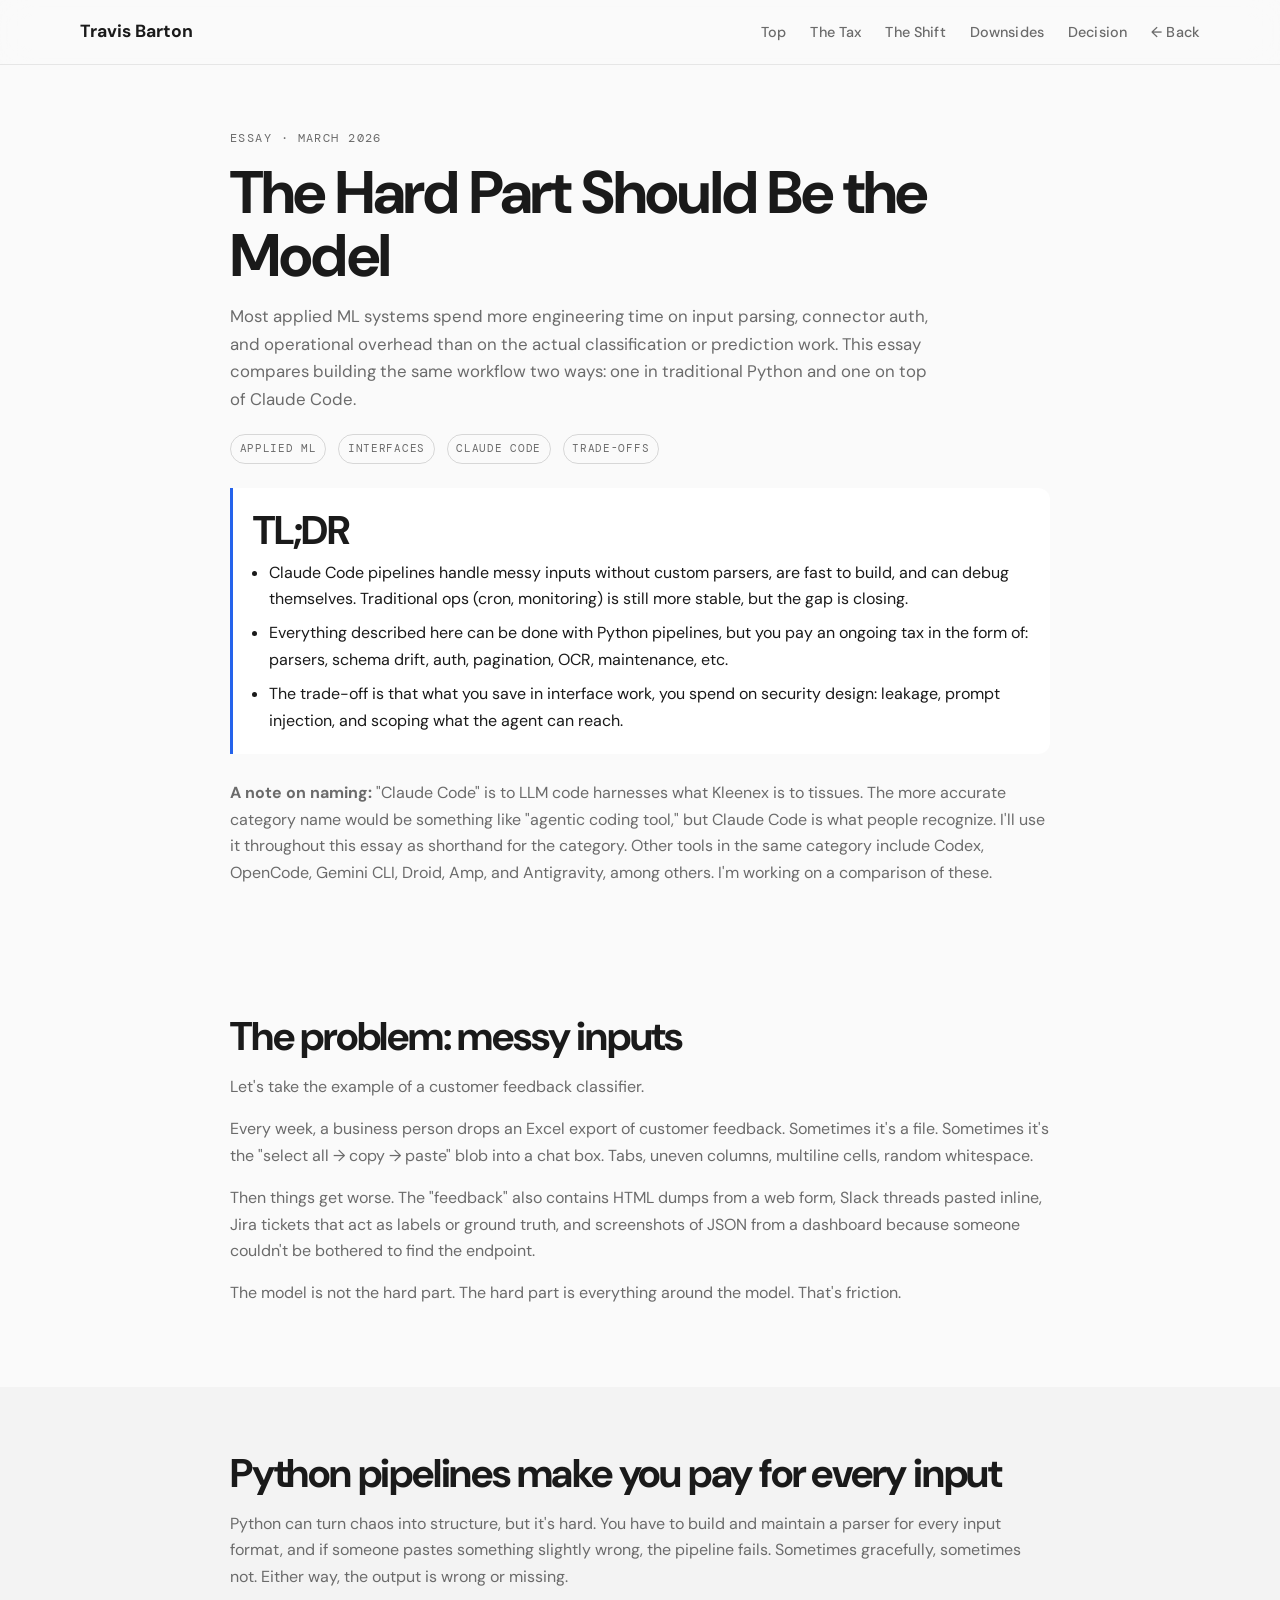
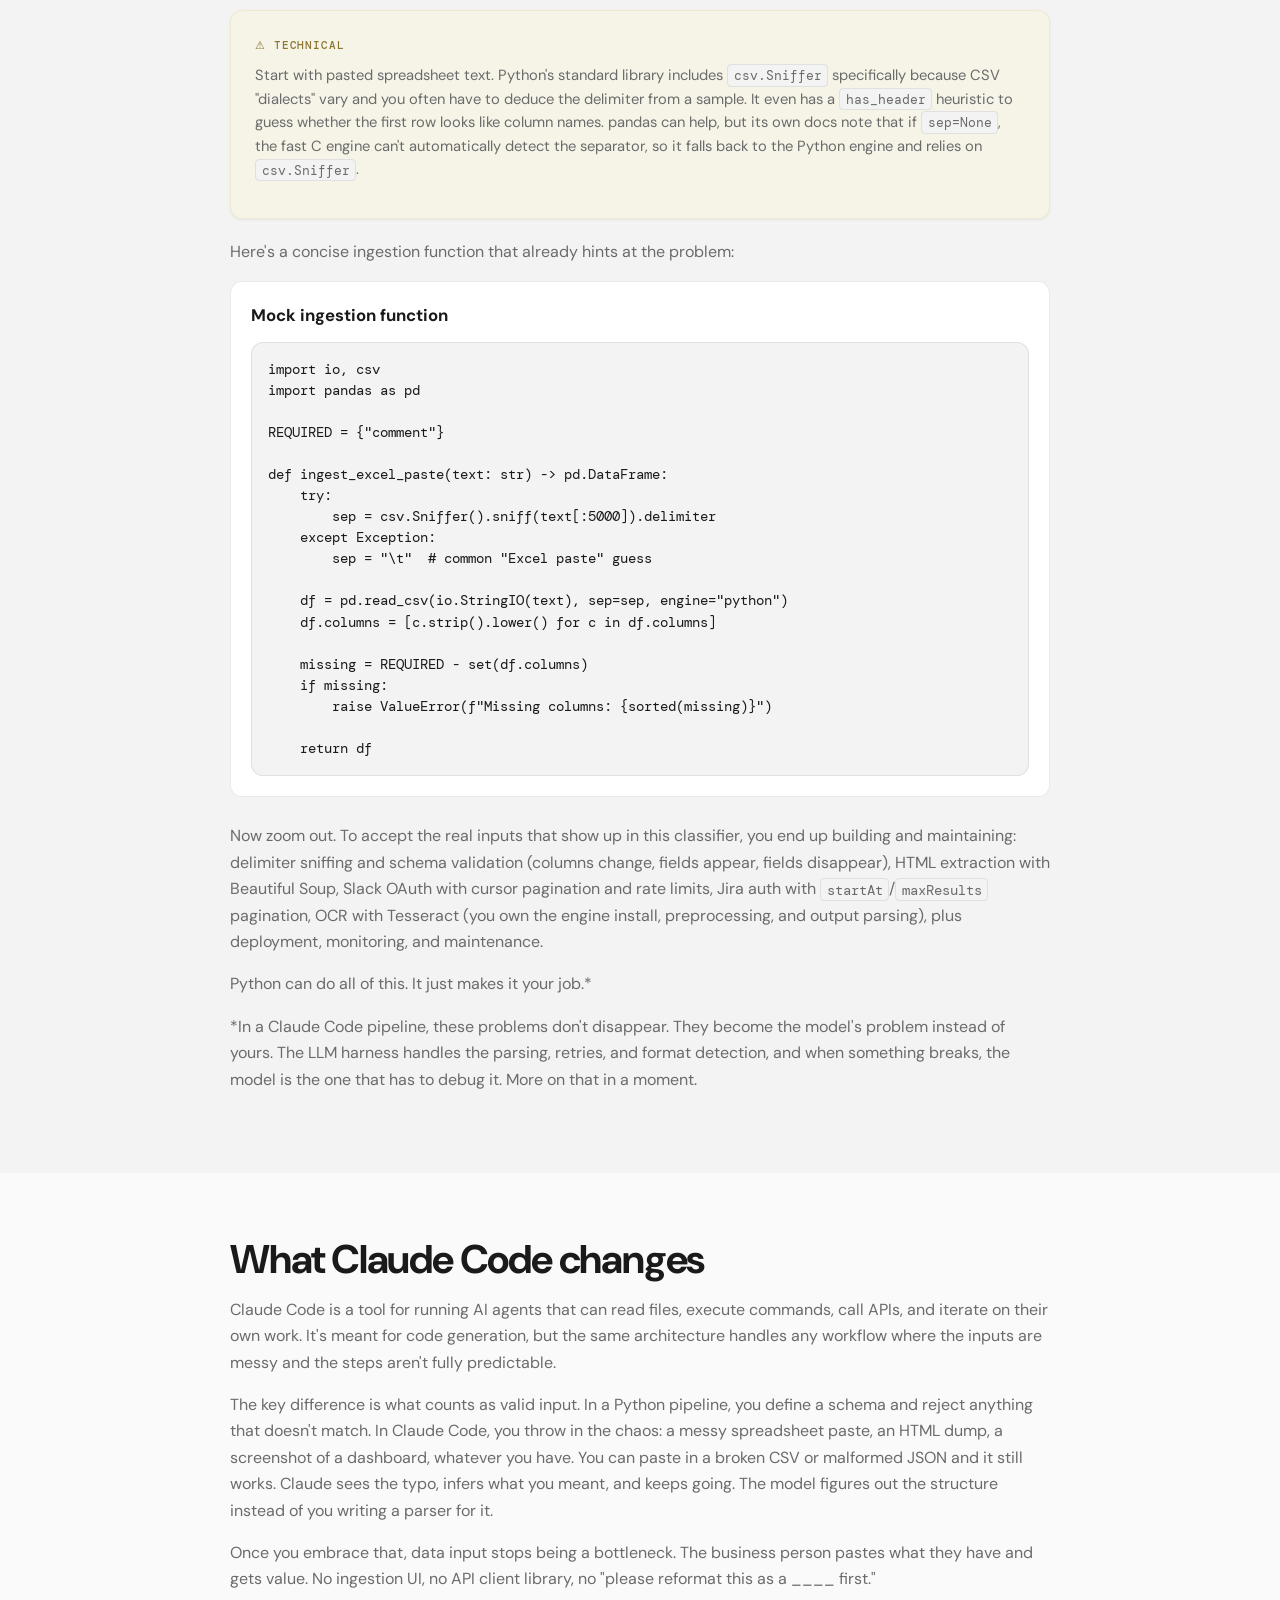
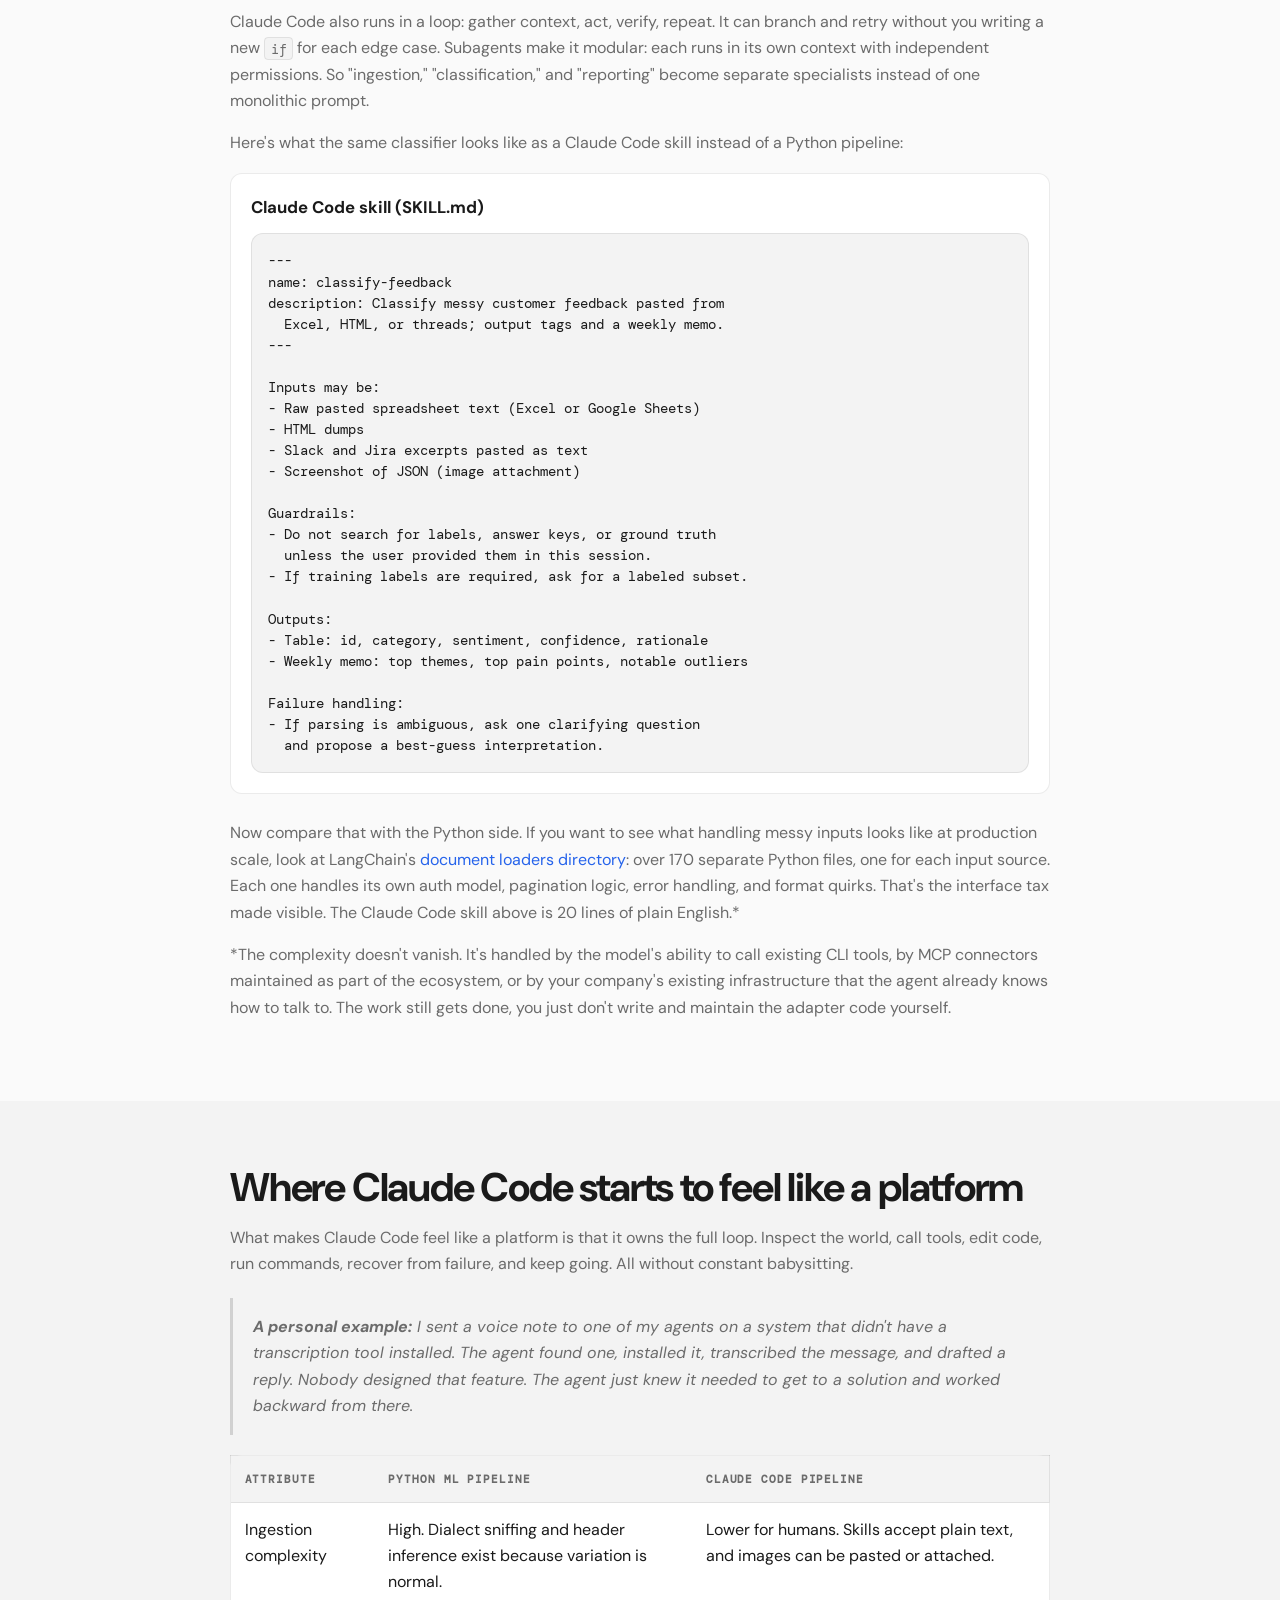
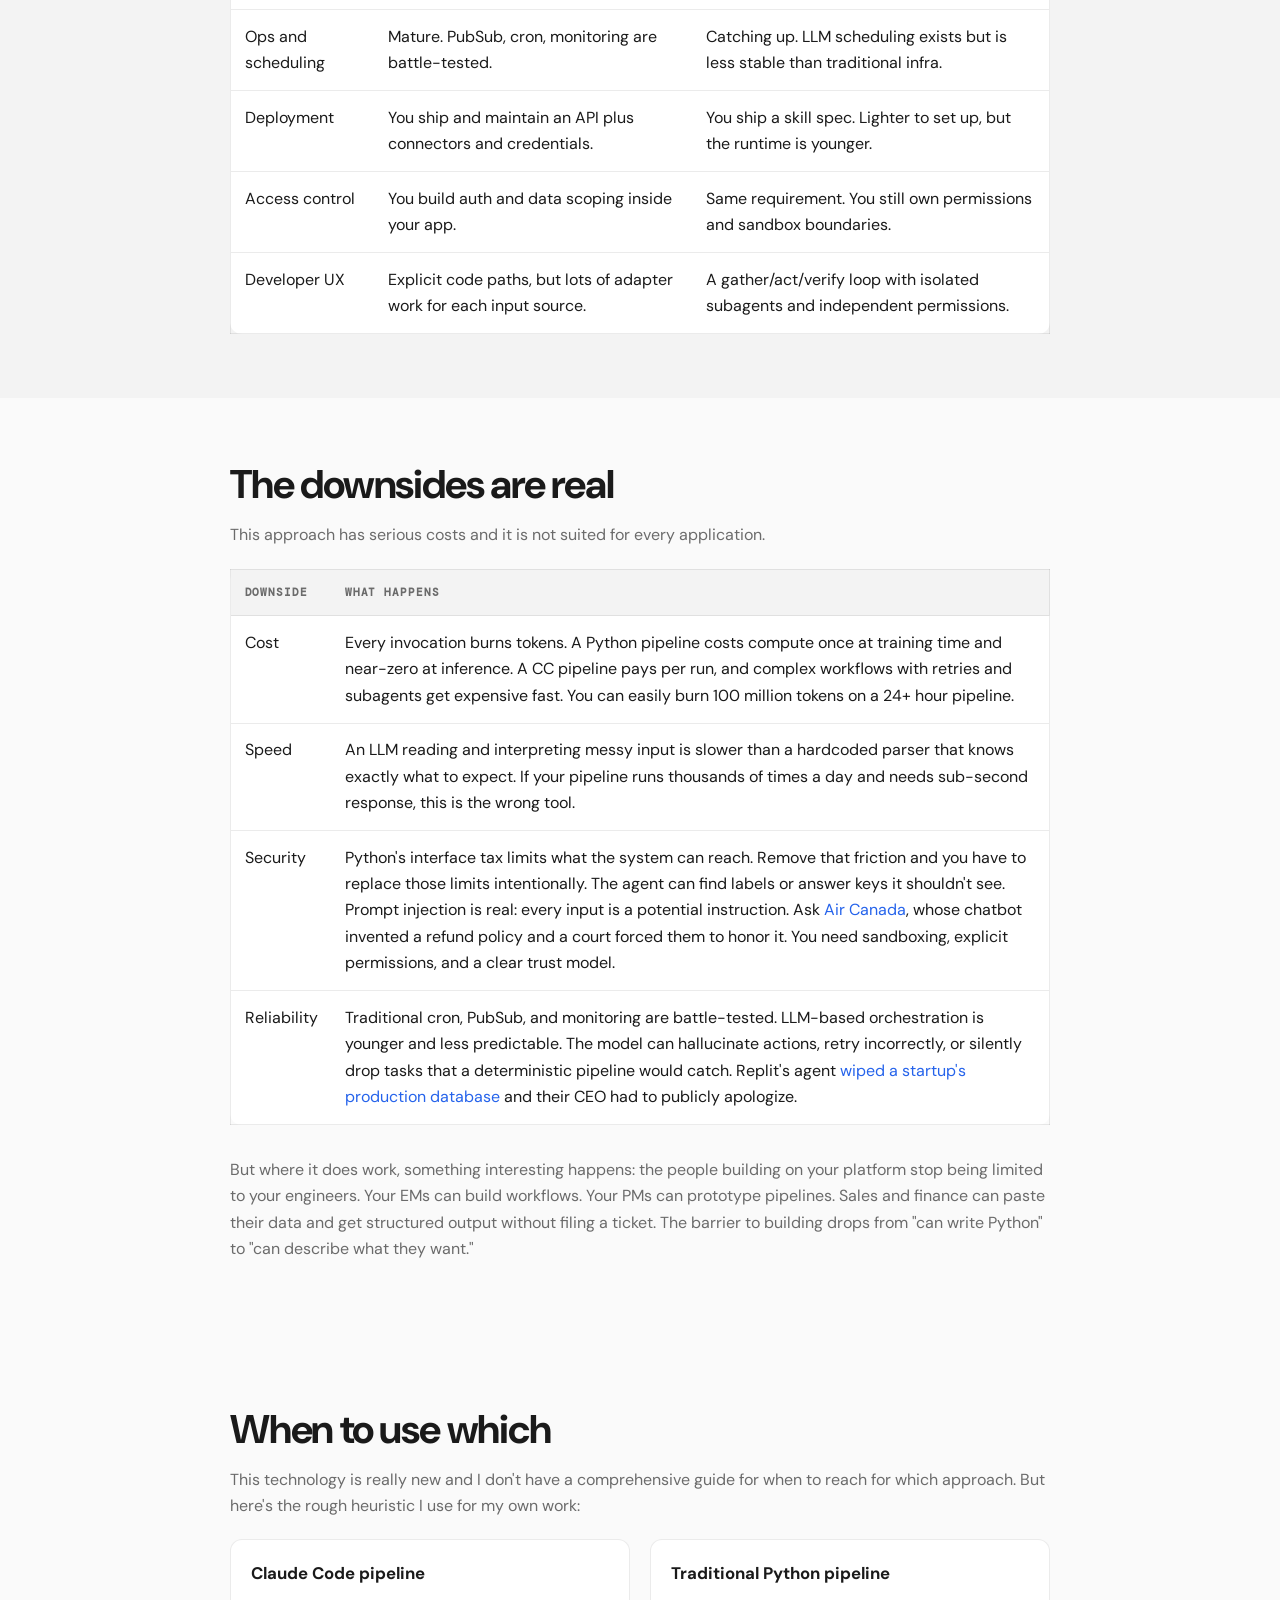
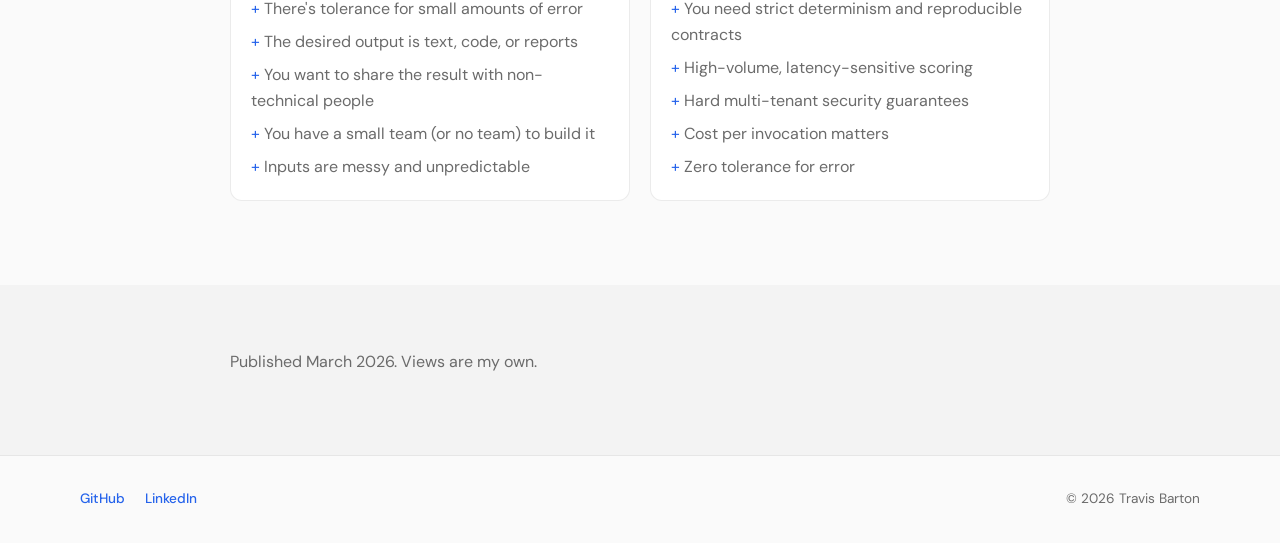
==== friction-removal-agent-platforms.html @ adce6b74 "Editorial review: fix subtitle, meta tags, nav, alt-section rhythm, naming note - Subtitle: 'builds'" ====
<!DOCTYPE html>
<html lang="en">
<head>
    <meta charset="UTF-8">
    <meta name="viewport" content="width=device-width, initial-scale=1.0">
    <meta name="description" content="Comparing the same ML workflow built two ways: traditional Python vs Claude Code. Where each one wins and what the trade-offs are.">
    <meta property="og:type" content="article">
    <meta property="og:url" content="https://www.travisbarton.com/friction-removal-agent-platforms.html">
    <meta property="og:title" content="The Hard Part Should Be the Model | Travis Barton">
    <meta property="og:description" content="Most applied ML systems spend more time on input parsing and connector auth than on the model. This essay compares the same workflow in Python vs Claude Code.">
    <meta property="og:image" content="https://www.travisbarton.com/favicon/android-chrome-512x512.png">
    <meta name="twitter:card" content="summary">
    <title>The Hard Part Should Be the Model | Travis Barton</title>
    <link rel="apple-touch-icon" sizes="180x180" href="favicon/apple-touch-icon.png">
    <link rel="icon" type="image/png" sizes="32x32" href="favicon/favicon-32x32.png">
    <link rel="icon" type="image/png" sizes="16x16" href="favicon/favicon-16x16.png">
    <link rel="manifest" href="favicon/site.webmanifest">
    <link rel="shortcut icon" href="favicon/favicon.ico">
    <link rel="stylesheet" href="styles.css">
    <link rel="preconnect" href="https://fonts.googleapis.com">
    <link rel="preconnect" href="https://fonts.gstatic.com" crossorigin>
    <link href="https://fonts.googleapis.com/css2?family=DM+Sans:ital,opsz,wght@0,9..40,400;0,9..40,500;0,9..40,700;1,9..40,400&family=DM+Mono:wght@400;500&display=swap" rel="stylesheet">
</head>
<body class="project-body">
    <nav class="navbar">
        <div class="nav-container">
            <div class="nav-logo"><a href="index.html">Travis Barton</a></div>
            <ul class="nav-menu">
                <li><a href="#top" class="nav-link">Top</a></li>
                <li><a href="#friction" class="nav-link">The Tax</a></li>
                <li><a href="#platform" class="nav-link">The Shift</a></li>
                <li><a href="#risks" class="nav-link">Downsides</a></li>
                <li><a href="#decision" class="nav-link">Decision</a></li>
                <li><a href="index.html#writing" class="nav-link">&larr; Back</a></li>
            </ul>
        </div>
    </nav>

    <section id="top" class="section article-hero">
        <div class="container article-container">
            <p class="article-kicker">Essay &middot; March 2026</p>
            <h1 class="article-title">The Hard Part Should Be the Model</h1>
            <p class="article-subtitle">Most applied ML systems spend more engineering time on input parsing, connector auth, and operational overhead than on the actual classification or prediction work. This essay compares building the same workflow two ways: one in traditional Python and one on top of Claude Code.</p>
            <div class="article-meta">
                <span class="meta-pill">Applied ML</span>
                <span class="meta-pill">Interfaces</span>
                <span class="meta-pill">Claude Code</span>
                <span class="meta-pill">Trade-offs</span>
            </div>
            <div class="article-callout">
                <h2 class="article-heading">TL;DR</h2>
                <ul>
                    <li>Claude Code pipelines handle messy inputs without custom parsers, are fast to build, and can debug themselves. Traditional ops (cron, monitoring) is still more stable, but the gap is closing.</li>
                    <li>Everything described here can be done with Python pipelines, but you pay an ongoing tax in the form of: parsers, schema drift, auth, pagination, OCR, maintenance, etc.</li>
                    <li>The trade-off is that what you save in interface work, you spend on security design: leakage, prompt injection, and scoping what the agent can reach.</li>
                </ul>
            </div>
            <br>
            <p class="article-footnote"><strong>A note on naming:</strong> "Claude Code" is to LLM code harnesses what Kleenex is to tissues. The more accurate category name would be something like "agentic coding tool," but Claude Code is what people recognize. I'll use it throughout this essay as shorthand for the category. Other tools in the same category include Codex, OpenCode, Gemini CLI, Droid, Amp, and Antigravity, among others. I'm working on a comparison of these. <!-- TODO: link to comparison essay when published --></p>
        </div>
    </section>

    <!-- Friction Is the Feature -->
    <section class="section article-section">
        <div class="container article-container">
            <h2 class="article-heading">The problem: messy inputs</h2>
            <p>Let's take the example of a customer feedback classifier.</p>
            <p>Every week, a business person drops an Excel export of customer feedback. Sometimes it's a file. Sometimes it's the "select all &rarr; copy &rarr; paste" blob into a chat box. Tabs, uneven columns, multiline cells, random whitespace.</p>
            <p>Then things get worse. The "feedback" also contains HTML dumps from a web form, Slack threads pasted inline, Jira tickets that act as labels or ground truth, and screenshots of JSON from a dashboard because someone couldn't be bothered to find the endpoint.</p>
            <p>The model is not the hard part. The hard part is everything around the model. That's friction.</p>
        </div>
    </section>

    <!-- Python pipelines make you pay -->
    <section id="friction" class="section article-section article-alt">
        <div class="container article-container">
            <h2 class="article-heading">Python pipelines make you pay for every input</h2>
            <p>Python can turn chaos into structure, but it's hard. You have to build and maintain a parser for every input format, and if someone pastes something slightly wrong, the pipeline fails. Sometimes gracefully, sometimes not. Either way, the output is wrong or missing.</p>
            <div class="technical-aside">
                <span class="technical-aside__label">&#9888; Technical</span>
                <p>Start with pasted spreadsheet text. Python's standard library includes <span class="inline-code">csv.Sniffer</span> specifically because CSV "dialects" vary and you often have to deduce the delimiter from a sample. It even has a <span class="inline-code">has_header</span> heuristic to guess whether the first row looks like column names. pandas can help, but its own docs note that if <span class="inline-code">sep=None</span>, the fast C engine can't automatically detect the separator, so it falls back to the Python engine and relies on <span class="inline-code">csv.Sniffer</span>.</p>
            </div>
            <p>Here's a concise ingestion function that already hints at the problem:</p>
            <div class="article-card">
                <h3>Mock ingestion function</h3>
                <pre><code>import io, csv
import pandas as pd

REQUIRED = {"comment"}

def ingest_excel_paste(text: str) -&gt; pd.DataFrame:
    try:
        sep = csv.Sniffer().sniff(text[:5000]).delimiter
    except Exception:
        sep = "\t"  # common "Excel paste" guess

    df = pd.read_csv(io.StringIO(text), sep=sep, engine="python")
    df.columns = [c.strip().lower() for c in df.columns]

    missing = REQUIRED - set(df.columns)
    if missing:
        raise ValueError(f"Missing columns: {sorted(missing)}")

    return df</code></pre>
            </div>
            <br>
            <p>Now zoom out. To accept the real inputs that show up in this classifier, you end up building and maintaining: delimiter sniffing and schema validation (columns change, fields appear, fields disappear), HTML extraction with Beautiful Soup, Slack OAuth with cursor pagination and rate limits, Jira auth with <span class="inline-code">startAt</span>/<span class="inline-code">maxResults</span> pagination, OCR with Tesseract (you own the engine install, preprocessing, and output parsing), plus deployment, monitoring, and maintenance.</p>
            <p>Python can do all of this. It just makes it your job.*</p>
            <p class="article-footnote">*In a Claude Code pipeline, these problems don't disappear. They become the model's problem instead of yours. The LLM harness handles the parsing, retries, and format detection, and when something breaks, the model is the one that has to debug it. More on that in a moment.</p>
        </div>
    </section>

    <!-- What agent platforms change -->
    <section id="platform" class="section article-section">
        <div class="container article-container">
            <h2 class="article-heading">What Claude Code changes</h2>
            <p>Claude Code is a tool for running AI agents that can read files, execute commands, call APIs, and iterate on their own work. It's meant for code generation, but the same architecture handles any workflow where the inputs are messy and the steps aren't fully predictable.</p>
            <p>The key difference is what counts as valid input. In a Python pipeline, you define a schema and reject anything that doesn't match. In Claude Code, you throw in the chaos: a messy spreadsheet paste, an HTML dump, a screenshot of a dashboard, whatever you have. You can paste in a broken CSV or malformed JSON and it still works. Claude sees the typo, infers what you meant, and keeps going. The model figures out the structure instead of you writing a parser for it.</p>
            <p>Once you embrace that, data input stops being a bottleneck. The business person pastes what they have and gets value. No ingestion UI, no API client library, no "please reformat this as a ____ first."</p>
            <p>Claude Code also runs in a loop: gather context, act, verify, repeat. It can branch and retry without you writing a new <span class="inline-code">if</span> for each edge case. Subagents make it modular: each runs in its own context with independent permissions. So "ingestion," "classification," and "reporting" become separate specialists instead of one monolithic prompt.</p>

            <p>Here's what the same classifier looks like as a Claude Code skill instead of a Python pipeline:</p>
            <div class="article-card">
                <h3>Claude Code skill (SKILL.md)</h3>
                <pre><code>---
name: classify-feedback
description: Classify messy customer feedback pasted from
  Excel, HTML, or threads; output tags and a weekly memo.
---

Inputs may be:
- Raw pasted spreadsheet text (Excel or Google Sheets)
- HTML dumps
- Slack and Jira excerpts pasted as text
- Screenshot of JSON (image attachment)

Guardrails:
- Do not search for labels, answer keys, or ground truth
  unless the user provided them in this session.
- If training labels are required, ask for a labeled subset.

Outputs:
- Table: id, category, sentiment, confidence, rationale
- Weekly memo: top themes, top pain points, notable outliers

Failure handling:
- If parsing is ambiguous, ask one clarifying question
  and propose a best-guess interpretation.</code></pre>
            </div>
            <br>
            <p>Now compare that with the Python side. If you want to see what handling messy inputs looks like at production scale, look at LangChain's <a href="https://github.com/langchain-ai/langchain/tree/master/libs/langchain/langchain_classic/document_loaders" target="_blank" rel="noopener noreferrer">document loaders directory</a>: over 170 separate Python files, one for each input source. Each one handles its own auth model, pagination logic, error handling, and format quirks. That's the interface tax made visible. The Claude Code skill above is 20 lines of plain English.*</p>
            <p class="article-footnote">*The complexity doesn't vanish. It's handled by the model's ability to call existing CLI tools, by MCP connectors maintained as part of the ecosystem, or by your company's existing infrastructure that the agent already knows how to talk to. The work still gets done, you just don't write and maintain the adapter code yourself.</p>
        </div>
    </section>

    <!-- Where Claude Code starts to feel like a platform -->
    <section class="section article-section article-alt">
        <div class="container article-container">
            <h2 class="article-heading">Where Claude Code starts to feel like a platform</h2>
            <p>What makes Claude Code feel like a platform is that it owns the full loop. Inspect the world, call tools, edit code, run commands, recover from failure, and keep going. All without constant babysitting.</p>
            <blockquote><strong>A personal example:</strong> I sent a voice note to one of my agents on a system that didn't have a transcription tool installed. The agent found one, installed it, transcribed the message, and drafted a reply. Nobody designed that feature. The agent just knew it needed to get to a solution and worked backward from there.</blockquote>
            <div class="article-table">
                <table>
                    <thead>
                        <tr>
                            <th>Attribute</th>
                            <th>Python ML pipeline</th>
                            <th>Claude Code pipeline</th>
                        </tr>
                    </thead>
                    <tbody>
                        <tr>
                            <td>Ingestion complexity</td>
                            <td>High. Dialect sniffing and header inference exist because variation is normal.</td>
                            <td>Lower for humans. Skills accept plain text, and images can be pasted or attached.</td>
                        </tr>
                        <tr>
                            <td>Ops and scheduling</td>
                            <td>Mature. PubSub, cron, monitoring are battle-tested.</td>
                            <td>Catching up. LLM scheduling exists but is less stable than traditional infra.</td>
                        </tr>
                        <tr>
                            <td>Deployment</td>
                            <td>You ship and maintain an API plus connectors and credentials.</td>
                            <td>You ship a skill spec. Lighter to set up, but the runtime is younger.</td>
                        </tr>
                        <tr>
                            <td>Access control</td>
                            <td>You build auth and data scoping inside your app.</td>
                            <td>Same requirement. You still own permissions and sandbox boundaries.</td>
                        </tr>
                        <tr>
                            <td>Developer UX</td>
                            <td>Explicit code paths, but lots of adapter work for each input source.</td>
                            <td>A gather/act/verify loop with isolated subagents and independent permissions.</td>
                        </tr>
                    </tbody>
                </table>
            </div>
        </div>
    </section>

    <!-- Downsides -->
    <section id="risks" class="section article-section">
        <div class="container article-container">
            <h2 class="article-heading">The downsides are real</h2>
            <p>This approach has serious costs and it is not suited for every application.</p>
            <div class="article-table">
                <table>
                    <thead>
                        <tr>
                            <th>Downside</th>
                            <th>What happens</th>
                        </tr>
                    </thead>
                    <tbody>
                        <tr>
                            <td>Cost</td>
                            <td>Every invocation burns tokens. A Python pipeline costs compute once at training time and near-zero at inference. A CC pipeline pays per run, and complex workflows with retries and subagents get expensive fast. You can easily burn 100 million tokens on a 24+ hour pipeline.</td>
                        </tr>
                        <tr>
                            <td>Speed</td>
                            <td>An LLM reading and interpreting messy input is slower than a hardcoded parser that knows exactly what to expect. If your pipeline runs thousands of times a day and needs sub-second response, this is the wrong tool.</td>
                        </tr>
                        <tr>
                            <td>Security</td>
                            <td>Python's interface tax limits what the system can reach. Remove that friction and you have to replace those limits intentionally. The agent can find labels or answer keys it shouldn't see. Prompt injection is real: every input is a potential instruction. Ask <a href="https://arstechnica.com/tech-policy/2024/02/air-canada-must-honor-refund-policy-invented-by-airlines-chatbot/" target="_blank" rel="noopener noreferrer">Air Canada</a>, whose chatbot invented a refund policy and a court forced them to honor it. You need sandboxing, explicit permissions, and a clear trust model.</td>
                        </tr>
                        <tr>
                            <td>Reliability</td>
                            <td>Traditional cron, PubSub, and monitoring are battle-tested. LLM-based orchestration is younger and less predictable. The model can hallucinate actions, retry incorrectly, or silently drop tasks that a deterministic pipeline would catch. Replit's agent <a href="https://www.businessinsider.com/replit-ceo-apologizes-ai-coding-tool-delete-company-database-2025-7" target="_blank" rel="noopener noreferrer">wiped a startup's production database</a> and their CEO had to publicly apologize.</td>
                        </tr>
                    </tbody>
                </table>
            </div>
            <p style="margin-top: 2rem;">But where it does work, something interesting happens: the people building on your platform stop being limited to your engineers. Your EMs can build workflows. Your PMs can prototype pipelines. Sales and finance can paste their data and get structured output without filing a ticket. The barrier to building drops from "can write Python" to "can describe what they want."</p>
        </div>
    </section>

    <!-- Decision -->
    <section id="decision" class="section article-section">
        <div class="container article-container">
            <h2 class="article-heading">When to use which</h2>
            <p>This technology is really new and I don't have a comprehensive guide for when to reach for which approach. But here's the rough heuristic I use for my own work:</p>
            <div class="article-grid" style="grid-template-columns: repeat(2, 1fr);">
                <div class="article-card">
                    <h3>Claude Code pipeline</h3>
                    <ul>
                        <li>There's tolerance for small amounts of error</li>
                        <li>The desired output is text, code, or reports</li>
                        <li>You want to share the result with non-technical people</li>
                        <li>You have a small team (or no team) to build it</li>
                        <li>Inputs are messy and unpredictable</li>
                    </ul>
                </div>
                <div class="article-card">
                    <h3>Traditional Python pipeline</h3>
                    <ul>
                        <li>You need strict determinism and reproducible contracts</li>
                        <li>High-volume, latency-sensitive scoring</li>
                        <li>Hard multi-tenant security guarantees</li>
                        <li>Cost per invocation matters</li>
                        <li>Zero tolerance for error</li>
                    </ul>
                </div>
            </div>
        </div>
    </section>

    <section class="section article-section article-alt">
        <div class="container article-container">
            <p class="article-footnote">Published March 2026. Views are my own.</p>
        </div>
    </section>

    <footer class="footer">
        <div class="container">
            <div class="footer-links">
                <a href="https://github.com/Travis-Barton" target="_blank" rel="noopener noreferrer" class="social-link">GitHub</a>
                <a href="https://www.linkedin.com/in/travis-data-barton/" target="_blank" rel="noopener noreferrer" class="social-link">LinkedIn</a>
            </div>
            <p>&copy; 2026 Travis Barton</p>
        </div>
    </footer>

    <script src="script.js"></script>
</body>
</html>
---- styles.css ----
:root {
    --bg: #fafafa;
    --bg-alt: #f3f3f3;
    --surface: #fff;
    --text: #1a1a1a;
    --text-secondary: #6b6b6b;
    --border: rgba(0, 0, 0, 0.08);
    --border-strong: rgba(0, 0, 0, 0.14);
    --accent: #2563eb;
    --accent-hover: #1d4ed8;
    --bird: #2d6a4f;
    --nail: #c2185b;
    --radius: 12px;
    --radius-lg: 20px;
    --shadow-sm: 0 1px 3px rgba(0, 0, 0, 0.06);
    --shadow-md: 0 4px 16px rgba(0, 0, 0, 0.08);
    --shadow-lg: 0 12px 40px rgba(0, 0, 0, 0.1);
    --font: "DM Sans", -apple-system, BlinkMacSystemFont, "Segoe UI", sans-serif;
    --mono: "DM Mono", "SFMono-Regular", Consolas, monospace;
    --max-w: 1120px;
    --transition: 200ms ease;
}

*, *::before, *::after {
    box-sizing: border-box;
    margin: 0;
    padding: 0;
}

::selection {
    background: rgba(37, 99, 235, 0.15);
    color: var(--text);
}

html {
    scroll-behavior: smooth;
    scroll-padding-top: 80px;
}

body {
    font-family: var(--font);
    font-size: 1rem;
    line-height: 1.65;
    color: var(--text);
    background: var(--bg);
    -webkit-font-smoothing: antialiased;
}

img {
    display: block;
    max-width: 100%;
}

a {
    color: var(--accent);
    text-decoration: none;
    transition: color var(--transition);
}

a:hover {
    color: var(--accent-hover);
}

:focus-visible {
    outline: 2px solid var(--accent);
    outline-offset: 3px;
}

/* ---- Skip Link ---- */

.skip-link {
    position: absolute;
    left: 1rem;
    top: -3rem;
    z-index: 100;
    padding: 0.5rem 0.75rem;
    background: var(--surface);
    border: 1px solid var(--border-strong);
    border-radius: var(--radius);
    font-size: 0.875rem;
}

.skip-link:focus {
    top: 1rem;
}

/* ---- Layout ---- */

.container {
    width: min(var(--max-w), 100% - 3rem);
    margin: 0 auto;
}

.section {
    padding: 5rem 0;
}

.section--alt {
    background: var(--bg-alt);
}

/* ---- Header ---- */

.site-header {
    position: sticky;
    top: 0;
    z-index: 50;
    background: rgba(250, 250, 250, 0.85);
    backdrop-filter: blur(16px);
    -webkit-backdrop-filter: blur(16px);
    border-bottom: 1px solid var(--border);
}

.header-row {
    display: flex;
    align-items: center;
    justify-content: space-between;
    height: 64px;
}

.site-logo {
    font-family: var(--mono);
    font-size: 1.125rem;
    font-weight: 500;
    color: var(--text);
    text-decoration: none;
    letter-spacing: 0.05em;
    padding: 0.25rem 0.6rem;
    border: 1.5px solid var(--text);
    border-radius: 6px;
    transition: background var(--transition), color var(--transition);
}

.site-logo:hover {
    background: var(--text);
    color: var(--bg);
}

.site-nav {
    display: flex;
    gap: 2rem;
}

.nav-link {
    color: var(--text-secondary);
    font-size: 0.9rem;
    font-weight: 500;
    letter-spacing: 0.01em;
    text-decoration: none;
    padding: 0.25rem 0;
    border-bottom: 1.5px solid transparent;
    transition: color var(--transition), border-color var(--transition);
}

.nav-link:hover,
.nav-link[aria-current="true"] {
    color: var(--text);
    border-bottom-color: var(--text);
}

/* ---- Hero ---- */

.hero {
    padding: 5rem 0 2rem;
    overflow: hidden;
}

.hero-text {
    text-align: center;
    max-width: 680px;
    margin: 0 auto 3rem;
    display: flex;
    flex-direction: column;
    align-items: center;
    gap: 1.25rem;
}

.hero-title {
    font-size: clamp(2.2rem, 5vw, 3.75rem);
    font-weight: 700;
    line-height: 1.1;
    letter-spacing: -0.035em;
    color: var(--text);
}

.hero-sub {
    max-width: 520px;
    font-size: 1.1rem;
    color: var(--text-secondary);
    line-height: 1.65;
}

/* ---- Coverflow Carousel ---- */

.coverflow {
    position: relative;
    width: 100%;
    height: 420px;
    perspective: 1200px;
    -webkit-perspective: 1200px;
    margin: 0 auto;
    user-select: none;
}

.coverflow-track {
    position: relative;
    width: 100%;
    height: 100%;
    transform-style: preserve-3d;
    -webkit-transform-style: preserve-3d;
}

.coverflow-slide {
    position: absolute;
    top: 50%;
    left: 50%;
    width: 320px;
    height: 380px;
    margin-left: -160px;
    margin-top: -190px;
    border-radius: 8px;
    overflow: hidden;
    box-shadow: 0 20px 60px rgba(0, 0, 0, 0.3);
    transition: transform 0.6s cubic-bezier(0.23, 1, 0.32, 1),
                opacity 0.6s cubic-bezier(0.23, 1, 0.32, 1),
                filter 0.6s cubic-bezier(0.23, 1, 0.32, 1),
                box-shadow 0.6s cubic-bezier(0.23, 1, 0.32, 1);
    cursor: pointer;
    backface-visibility: hidden;
    -webkit-backface-visibility: hidden;
    will-change: transform, opacity;
}

.coverflow-slide img {
    width: 100%;
    height: 100%;
    object-fit: cover;
    pointer-events: none;
}

.coverflow-slide::after {
    content: "";
    position: absolute;
    bottom: 0;
    left: 0;
    right: 0;
    height: 100%;
    background: linear-gradient(to bottom,
        transparent 50%,
        rgba(0, 0, 0, 0.02) 70%,
        rgba(0, 0, 0, 0.08) 100%
    );
    pointer-events: none;
    transition: opacity 0.6s ease;
}

.coverflow-slide[data-pos="0"] {
    transform: translateZ(80px);
    z-index: 10;
    box-shadow: 0 30px 80px rgba(0, 0, 0, 0.35);
    opacity: 1;
    filter: brightness(1);
}

.coverflow-slide[data-pos="0"]::after {
    opacity: 0;
}

.coverflow-slide[data-pos="1"] {
    transform: translateX(280px) translateZ(-80px) rotateY(-35deg);
    z-index: 8;
    opacity: 0.85;
    filter: brightness(0.8);
}

.coverflow-slide[data-pos="-1"] {
    transform: translateX(-280px) translateZ(-80px) rotateY(35deg);
    z-index: 8;
    opacity: 0.85;
    filter: brightness(0.8);
}

.coverflow-slide[data-pos="2"] {
    transform: translateX(480px) translateZ(-200px) rotateY(-40deg);
    z-index: 6;
    opacity: 0.55;
    filter: brightness(0.65);
}

.coverflow-slide[data-pos="-2"] {
    transform: translateX(-480px) translateZ(-200px) rotateY(40deg);
    z-index: 6;
    opacity: 0.55;
    filter: brightness(0.65);
}

.coverflow-slide[data-pos="3"],
.coverflow-slide[data-pos="-3"] {
    opacity: 0;
    z-index: 1;
    pointer-events: none;
}

.coverflow-slide[data-pos="3"] {
    transform: translateX(600px) translateZ(-300px) rotateY(-40deg);
}

.coverflow-slide[data-pos="-3"] {
    transform: translateX(-600px) translateZ(-300px) rotateY(40deg);
}

.coverflow-btn {
    position: absolute;
    top: 50%;
    transform: translateY(-50%);
    z-index: 20;
    width: 48px;
    height: 48px;
    border: none;
    border-radius: 50%;
    background: rgba(255, 255, 255, 0.9);
    box-shadow: 0 4px 16px rgba(0, 0, 0, 0.12);
    font-size: 1.6rem;
    line-height: 1;
    color: var(--text);
    cursor: pointer;
    transition: transform var(--transition), box-shadow var(--transition), background var(--transition);
    display: flex;
    align-items: center;
    justify-content: center;
}

.coverflow-btn:hover {
    background: #fff;
    transform: translateY(-50%) scale(1.08);
    box-shadow: 0 6px 20px rgba(0, 0, 0, 0.16);
}

.coverflow-prev { left: max(1rem, calc(50% - 380px)); }
.coverflow-next { right: max(1rem, calc(50% - 380px)); }

.coverflow-label {
    position: absolute;
    bottom: -4px;
    left: 50%;
    transform: translateX(-50%);
    font-family: var(--mono);
    font-size: 0.8rem;
    font-weight: 500;
    letter-spacing: 0.08em;
    color: var(--text-secondary);
    text-align: center;
    white-space: nowrap;
    transition: opacity 0.3s ease;
}

/* ---- Section Headers ---- */

.section-header {
    margin-bottom: 3rem;
}

.section-num {
    font-family: var(--mono);
    font-size: 0.75rem;
    font-weight: 500;
    letter-spacing: 0.15em;
    text-transform: uppercase;
    color: var(--text-secondary);
    display: block;
    margin-bottom: 0.75rem;
}

.section-header h2 {
    font-size: clamp(2rem, 4vw, 3rem);
    font-weight: 700;
    line-height: 1.1;
    letter-spacing: -0.03em;
    margin-bottom: 0.5rem;
}

.section-desc {
    color: var(--text-secondary);
    font-size: 1.05rem;
    max-width: 500px;
}

.section-link {
    display: inline-block;
    margin-top: 0.75rem;
    font-weight: 500;
    font-size: 0.95rem;
}

/* ---- Bird Grid ---- */

.bird-grid {
    display: grid;
    grid-template-columns: repeat(3, 1fr);
    gap: 1.25rem;
}

.bird-card {
    position: relative;
    border-radius: var(--radius-lg);
    overflow: hidden;
    background: var(--surface);
    box-shadow: var(--shadow-sm);
    transition: transform var(--transition), box-shadow var(--transition);
}

.bird-card:hover {
    transform: translateY(-4px);
    box-shadow: var(--shadow-lg);
}

.bird-card img {
    width: 100%;
    aspect-ratio: 3 / 4;
    object-fit: cover;
    transition: transform 400ms ease;
}

.bird-card:hover img {
    transform: scale(1.03);
}

.bird-card figcaption {
    position: absolute;
    bottom: 0;
    left: 0;
    right: 0;
    padding: 3rem 1.25rem 1.25rem;
    background: linear-gradient(to top, rgba(0, 0, 0, 0.7), transparent);
    color: #fff;
    display: flex;
    justify-content: space-between;
    align-items: flex-end;
}

.bird-card figcaption strong {
    font-size: 1rem;
    font-weight: 600;
}

.bird-card figcaption span {
    font-size: 0.8rem;
    opacity: 0.75;
    font-family: var(--mono);
}

.bird-card--wide {
    grid-column: span 2;
}

.bird-card--wide img {
    aspect-ratio: 16 / 9;
}

/* ---- Project Feature ---- */

.project-feature {
    background: var(--surface);
    border: 1px solid var(--border);
    border-radius: var(--radius-lg);
    padding: 2.5rem;
    margin-bottom: 2.5rem;
    box-shadow: var(--shadow-sm);
}

.project-feature__label {
    font-family: var(--mono);
    font-size: 0.75rem;
    font-weight: 500;
    letter-spacing: 0.12em;
    text-transform: uppercase;
    color: var(--accent);
    margin-bottom: 0.75rem;
}

.project-feature h3 {
    font-size: clamp(1.5rem, 3vw, 2.25rem);
    font-weight: 700;
    line-height: 1.15;
    letter-spacing: -0.02em;
    margin-bottom: 0.75rem;
}

.project-feature p {
    color: var(--text-secondary);
    max-width: 600px;
    margin-bottom: 1.25rem;
}

.tag-row {
    display: flex;
    flex-wrap: wrap;
    gap: 0.5rem;
    margin-bottom: 1.5rem;
}

.tag {
    font-family: var(--mono);
    font-size: 0.7rem;
    font-weight: 500;
    letter-spacing: 0.06em;
    text-transform: uppercase;
    padding: 0.3rem 0.65rem;
    border: 1px solid var(--border-strong);
    border-radius: 999px;
    color: var(--text-secondary);
}

.btn-row {
    display: flex;
    gap: 0.75rem;
}

.btn {
    display: inline-flex;
    align-items: center;
    padding: 0.65rem 1.25rem;
    font-size: 0.9rem;
    font-weight: 500;
    border-radius: 999px;
    text-decoration: none;
    transition: transform var(--transition), box-shadow var(--transition), background var(--transition);
}

.btn--primary {
    background: var(--text);
    color: #fff;
}

.btn--primary:hover {
    color: #fff;
    transform: translateY(-1px);
    box-shadow: 0 4px 12px rgba(0, 0, 0, 0.2);
}

.btn--ghost {
    background: transparent;
    color: var(--text);
    border: 1px solid var(--border-strong);
}

.btn--ghost:hover {
    color: var(--text);
    background: var(--bg-alt);
    transform: translateY(-1px);
}

/* ---- Writing List ---- */

.writing-list {
    margin-bottom: 2.5rem;
}

.writing-list__title {
    font-size: 0.8rem;
    font-family: var(--mono);
    font-weight: 500;
    letter-spacing: 0.12em;
    text-transform: uppercase;
    color: var(--text-secondary);
    margin-bottom: 1rem;
    padding-bottom: 0.75rem;
    border-bottom: 1px solid var(--border);
}

.writing-item {
    display: flex;
    justify-content: space-between;
    align-items: baseline;
    gap: 1.5rem;
    padding: 1rem 0;
    border-bottom: 1px solid var(--border);
    text-decoration: none;
    color: var(--text);
    transition: padding-left var(--transition);
}

.writing-item:hover {
    padding-left: 0.5rem;
}

.writing-item__title {
    font-weight: 500;
    font-size: 1.05rem;
}

.writing-item__meta {
    font-family: var(--mono);
    font-size: 0.75rem;
    color: var(--text-secondary);
    white-space: nowrap;
    flex-shrink: 0;
}

/* ---- Link Row ---- */

.link-row {
    display: grid;
    grid-template-columns: repeat(2, 1fr);
    gap: 1rem;
}

.link-card {
    display: flex;
    flex-direction: column;
    gap: 0.25rem;
    padding: 1.25rem 1.5rem;
    background: var(--surface);
    border: 1px solid var(--border);
    border-radius: var(--radius);
    text-decoration: none;
    color: var(--text);
    transition: transform var(--transition), box-shadow var(--transition), border-color var(--transition);
}

.link-card:hover {
    color: var(--text);
    transform: translateY(-2px);
    box-shadow: var(--shadow-md);
    border-color: var(--border-strong);
}

.link-card strong {
    font-size: 1.05rem;
}

.link-card span {
    font-size: 0.875rem;
    color: var(--text-secondary);
}

/* ---- Nail Grid ---- */

.nail-grid {
    display: grid;
    grid-template-columns: repeat(3, 1fr);
    gap: 1.25rem;
}

.nail-card {
    border-radius: var(--radius-lg);
    overflow: hidden;
    background: var(--surface);
    border: 1px solid var(--border);
    box-shadow: var(--shadow-sm);
    transition: transform var(--transition), box-shadow var(--transition);
}

.nail-card:hover {
    transform: translateY(-4px);
    box-shadow: var(--shadow-lg);
}

.nail-card img {
    width: 100%;
    aspect-ratio: 1;
    object-fit: cover;
    transition: transform 400ms ease;
}

.nail-card:hover img {
    transform: scale(1.03);
}

.nail-card figcaption {
    padding: 1rem 1.25rem 1.25rem;
}

.nail-card figcaption strong {
    display: block;
    font-size: 1rem;
    font-weight: 600;
    margin-bottom: 0.2rem;
}

.nail-card figcaption span {
    font-size: 0.85rem;
    color: var(--text-secondary);
}

/* ---- Essay Card ---- */

.essay-card {
    background: var(--surface);
    border: 1px solid var(--border);
    border-radius: var(--radius-lg);
    padding: 2.25rem;
    box-shadow: var(--shadow-sm);
    max-width: 700px;
    transition: transform var(--transition), box-shadow var(--transition);
}

.essay-card:hover {
    transform: translateY(-3px);
    box-shadow: var(--shadow-md);
}

.essay-card__meta {
    font-family: var(--mono);
    font-size: 0.75rem;
    font-weight: 500;
    letter-spacing: 0.1em;
    text-transform: uppercase;
    color: var(--text-secondary);
    margin-bottom: 0.75rem;
}

.essay-card__title {
    font-size: 1.4rem;
    font-weight: 700;
    line-height: 1.25;
    letter-spacing: -0.02em;
    margin-bottom: 0.75rem;
}

.essay-card__excerpt {
    color: var(--text-secondary);
    line-height: 1.65;
    margin-bottom: 1.25rem;
}

.essay-card__link {
    font-weight: 500;
    font-size: 0.95rem;
}

/* ---- About ---- */

.about-grid {
    display: grid;
    grid-template-columns: 280px 1fr;
    gap: 3.5rem;
    align-items: start;
}

.about-photo img {
    width: 100%;
    aspect-ratio: 1;
    object-fit: cover;
    object-position: center 25%;
    border-radius: var(--radius-lg);
    box-shadow: var(--shadow-md);
}

.about-content h2 {
    font-size: clamp(2rem, 4vw, 3rem);
    font-weight: 700;
    line-height: 1.1;
    letter-spacing: -0.03em;
    margin-bottom: 1rem;
}

.about-content p {
    color: var(--text-secondary);
    margin-bottom: 1rem;
    max-width: 520px;
}

.about-links {
    display: flex;
    gap: 1.5rem;
    margin-top: 0.5rem;
}

.about-links a {
    font-weight: 500;
}

/* ---- Footer ---- */

.site-footer {
    padding: 2rem 0;
    border-top: 1px solid var(--border);
}

.footer-row {
    display: flex;
    justify-content: space-between;
    align-items: center;
    color: var(--text-secondary);
    font-size: 0.85rem;
}

/* ---- Animations ---- */

@media (prefers-reduced-motion: no-preference) {
    .hero-text,
    .coverflow {
        animation: fade-up 650ms ease both;
    }

    .coverflow { animation-delay: 120ms; }

    .section-header,
    .bird-card,
    .nail-card,
    .essay-card,
    .about-grid {
        animation: fade-up 500ms ease both;
    }

    .bird-card:nth-child(2),
    .nail-card:nth-child(2) { animation-delay: 80ms; }
    .bird-card:nth-child(3),
    .nail-card:nth-child(3) { animation-delay: 160ms; }
    .bird-card:nth-child(4) { animation-delay: 240ms; }
}

@keyframes fade-up {
    from {
        opacity: 0;
        transform: translateY(20px);
    }
    to {
        opacity: 1;
        transform: translateY(0);
    }
}

/* ---- Responsive ---- */

@media (max-width: 900px) {
    .hero {
        padding: 4rem 0 1.5rem;
    }

    .coverflow {
        height: 360px;
    }

    .coverflow-slide {
        width: 260px;
        height: 320px;
        margin-left: -130px;
        margin-top: -160px;
    }

    .coverflow-slide[data-pos="1"] {
        transform: translateX(220px) translateZ(-60px) rotateY(-35deg);
    }
    .coverflow-slide[data-pos="-1"] {
        transform: translateX(-220px) translateZ(-60px) rotateY(35deg);
    }
    .coverflow-slide[data-pos="2"],
    .coverflow-slide[data-pos="-2"],
    .coverflow-slide[data-pos="3"],
    .coverflow-slide[data-pos="-3"] {
        opacity: 0;
        pointer-events: none;
    }

    .bird-grid {
        grid-template-columns: repeat(2, 1fr);
    }

    .bird-card--wide {
        grid-column: span 2;
    }

    .about-grid {
        grid-template-columns: 1fr;
        gap: 2rem;
    }

    .about-photo {
        max-width: 240px;
    }
}

@media (max-width: 640px) {
    .container {
        width: min(100% - 2rem, 100%);
    }

    .hero {
        padding: 3rem 0 1rem;
    }

    .hero-title {
        font-size: 2rem;
    }

    .hero-text {
        margin-bottom: 2rem;
    }

    .coverflow {
        height: 300px;
    }

    .coverflow-slide {
        width: 220px;
        height: 270px;
        margin-left: -110px;
        margin-top: -135px;
    }

    .coverflow-slide[data-pos="1"] {
        transform: translateX(170px) translateZ(-50px) rotateY(-30deg);
    }
    .coverflow-slide[data-pos="-1"] {
        transform: translateX(-170px) translateZ(-50px) rotateY(30deg);
    }

    .coverflow-prev { left: 0.5rem; }
    .coverflow-next { right: 0.5rem; }

    .coverflow-btn {
        width: 40px;
        height: 40px;
        font-size: 1.3rem;
    }

    .section {
        padding: 3.5rem 0;
    }

    .site-nav {
        gap: 1.25rem;
    }

    .nav-link {
        font-size: 0.85rem;
    }

    .header-row {
        height: 56px;
    }

    .bird-grid {
        grid-template-columns: 1fr;
    }

    .bird-card--wide {
        grid-column: span 1;
    }

    .bird-card--wide img {
        aspect-ratio: 3 / 4;
    }

    .nail-grid {
        grid-template-columns: 1fr;
    }

    .essay-card {
        padding: 1.5rem;
    }

    .about-photo {
        max-width: 200px;
    }

    .footer-row {
        text-align: center;
    }
}

/* ---- Blockquote ---- */

blockquote {
    margin: 1.25rem 0;
    padding: 1rem 1.25rem;
    border-left: 3px solid var(--border-strong);
    color: var(--text-secondary);
    font-style: italic;
    line-height: 1.65;
}

/* ---- Technical Aside ---- */

.technical-aside {
    margin: 1.25rem 0;
    padding: 1.25rem 1.5rem;
    background: rgba(255, 242, 195, 0.25);
    border: 1px solid rgba(200, 175, 90, 0.15);
    border-radius: var(--radius);
    box-shadow: var(--shadow-sm);
}

.technical-aside p {
    margin-bottom: 0;
    color: var(--text-secondary);
    font-size: 0.92rem;
    line-height: 1.6;
}

.technical-aside__label {
    display: inline-block;
    font-family: var(--mono);
    font-size: 0.7rem;
    font-weight: 500;
    letter-spacing: 0.08em;
    text-transform: uppercase;
    color: #8a7430;
    margin-bottom: 0.6rem;
}

/* ---- Sub-page Nav (robot / essay pages) ---- */

.navbar {
    position: sticky;
    top: 0;
    z-index: 50;
    background: rgba(250, 250, 250, 0.85);
    backdrop-filter: blur(16px);
    -webkit-backdrop-filter: blur(16px);
    border-bottom: 1px solid var(--border);
}

.nav-container {
    width: min(var(--max-w), 100% - 3rem);
    margin: 0 auto;
    display: flex;
    align-items: center;
    justify-content: space-between;
    height: 64px;
}

.nav-logo {
    font-weight: 700;
    font-size: 1.1rem;
}

.nav-logo a {
    color: var(--text);
    text-decoration: none;
}

.nav-menu {
    display: flex;
    align-items: center;
    gap: 1.5rem;
    list-style: none;
}

.footer {
    padding: 2rem 0;
    border-top: 1px solid var(--border);
}

.footer .container {
    display: flex;
    align-items: center;
    justify-content: space-between;
    color: var(--text-secondary);
    font-size: 0.85rem;
}

.footer-links {
    display: flex;
    gap: 1.25rem;
    list-style: none;
}

.social-link {
    color: var(--accent);
    font-weight: 500;
}

/* ---- Article / Project Pages (shared styles) ---- */

.project-body {
    background: var(--bg);
}

.project-body .section {
    padding: 4rem 0;
}

.article-container {
    width: min(820px, 100% - 3rem);
    margin: 0 auto;
}

.article-hero {
    padding-top: 5rem;
}

.article-kicker {
    font-family: var(--mono);
    font-size: 0.75rem;
    letter-spacing: 0.12em;
    text-transform: uppercase;
    color: var(--text-secondary);
}

.article-title {
    font-size: clamp(2.25rem, 5vw, 3.75rem);
    line-height: 1.05;
    letter-spacing: -0.03em;
    margin: 0.75rem 0 1rem;
}

.article-subtitle {
    max-width: 44rem;
    font-size: 1.05rem;
    color: var(--text-secondary);
}

.article-meta,
.project-tags,
.article-links {
    display: flex;
    flex-wrap: wrap;
    gap: 0.75rem;
    margin-top: 1.25rem;
}

.meta-pill {
    font-family: var(--mono);
    font-size: 0.7rem;
    letter-spacing: 0.06em;
    text-transform: uppercase;
    padding: 0.3rem 0.55rem;
    border: 1px solid var(--border-strong);
    border-radius: 999px;
    color: var(--text-secondary);
}

.article-heading {
    font-size: clamp(1.75rem, 4vw, 2.5rem);
    line-height: 1.1;
    letter-spacing: -0.03em;
    margin-bottom: 1rem;
}

.article-section p {
    margin-bottom: 1rem;
    color: var(--text-secondary);
}

.article-alt {
    background: var(--bg-alt);
}

.article-grid {
    display: grid;
    grid-template-columns: repeat(3, 1fr);
    gap: 1.25rem;
    margin: 1.25rem 0;
}

.article-card {
    padding: 1.25rem;
    background: var(--surface);
    border: 1px solid var(--border);
    border-radius: var(--radius);
}

.article-card h3 {
    font-size: 1.05rem;
    margin-bottom: 0.5rem;
}

.article-card ul {
    list-style: none;
    display: grid;
    gap: 0.4rem;
}

.article-card ul li::before {
    content: "+ ";
    color: var(--accent);
}

.article-card ul li,
.article-card p {
    color: var(--text-secondary);
}

.article-card pre {
    overflow-x: auto;
    padding: 1rem;
    margin-top: 0.75rem;
    background: var(--bg-alt);
    border: 1px solid var(--border);
    border-radius: var(--radius);
    font-family: var(--mono);
    font-size: 0.85rem;
    line-height: 1.55;
}

.article-card code,
.inline-code {
    font-family: var(--mono);
}

.inline-code {
    padding: 0.1rem 0.35rem;
    background: var(--bg-alt);
    border: 1px solid var(--border);
    border-radius: 4px;
    font-size: 0.9em;
}

.article-callout {
    margin-top: 1.5rem;
    padding: 1.25rem;
    border-left: 3px solid var(--accent);
    background: var(--surface);
    border-radius: 0 var(--radius) var(--radius) 0;
}

.article-callout h2,
.article-callout h3 {
    margin-bottom: 0.5rem;
}

.article-callout ul {
    padding-left: 1rem;
    display: grid;
    gap: 0.5rem;
}

.article-table {
    overflow-x: auto;
    margin-top: 1.25rem;
}

.article-table table {
    width: 100%;
    min-width: 640px;
    border-collapse: collapse;
    background: var(--surface);
    border: 1px solid var(--border);
    border-radius: var(--radius);
}

.article-table th,
.article-table td {
    padding: 0.85rem;
    border-bottom: 1px solid var(--border);
    text-align: left;
    vertical-align: top;
}

.article-table th {
    font-family: var(--mono);
    font-size: 0.7rem;
    text-transform: uppercase;
    letter-spacing: 0.08em;
    color: var(--text-secondary);
    background: var(--bg-alt);
}

.article-table tr:last-child td {
    border-bottom: none;
}

.article-footnote {
    color: var(--text-secondary);
}

.video-placeholder {
    margin-top: 2rem;
    padding: 1.25rem;
    border-left: 2px solid var(--border-strong);
    background: var(--bg-alt);
    border-radius: 0 var(--radius) var(--radius) 0;
}

.video-badge {
    display: inline-block;
    font-family: var(--mono);
    font-size: 0.7rem;
    letter-spacing: 0.08em;
    text-transform: uppercase;
    color: var(--text-secondary);
    margin-bottom: 0.6rem;
}

.video-title {
    font-size: 1.3rem;
    margin-bottom: 0.5rem;
}

.video-text {
    color: var(--text-secondary);
}

.cta-button,
.ghost-button {
    display: inline-flex;
    align-items: center;
    padding: 0.65rem 1.25rem;
    font-size: 0.9rem;
    font-weight: 500;
    border-radius: 999px;
    text-decoration: none;
    transition: transform var(--transition), box-shadow var(--transition), background var(--transition);
}

.cta-button {
    background: var(--text);
    color: #fff;
}

.cta-button:hover {
    color: #fff;
    transform: translateY(-1px);
    box-shadow: 0 4px 12px rgba(0, 0, 0, 0.2);
}

.ghost-button {
    background: transparent;
    color: var(--text);
    border: 1px solid var(--border-strong);
}

.ghost-button:hover {
    color: var(--text);
    background: var(--bg-alt);
    transform: translateY(-1px);
}

@media (max-width: 900px) {
    .nav-menu {
        gap: 1rem;
        flex-wrap: wrap;
    }
}

@media (max-width: 640px) {
    .article-container {
        width: min(100% - 2rem, 100%);
    }

    .article-title {
        font-size: 2.25rem;
    }

    .article-grid {
        grid-template-columns: 1fr;
    }

    .nav-container {
        flex-direction: column;
        align-items: flex-start;
        height: auto;
        padding: 0.75rem 0;
        gap: 0.5rem;
    }

    .nav-menu {
        gap: 0.75rem;
    }

    .nav-link {
        font-size: 0.85rem;
    }
}
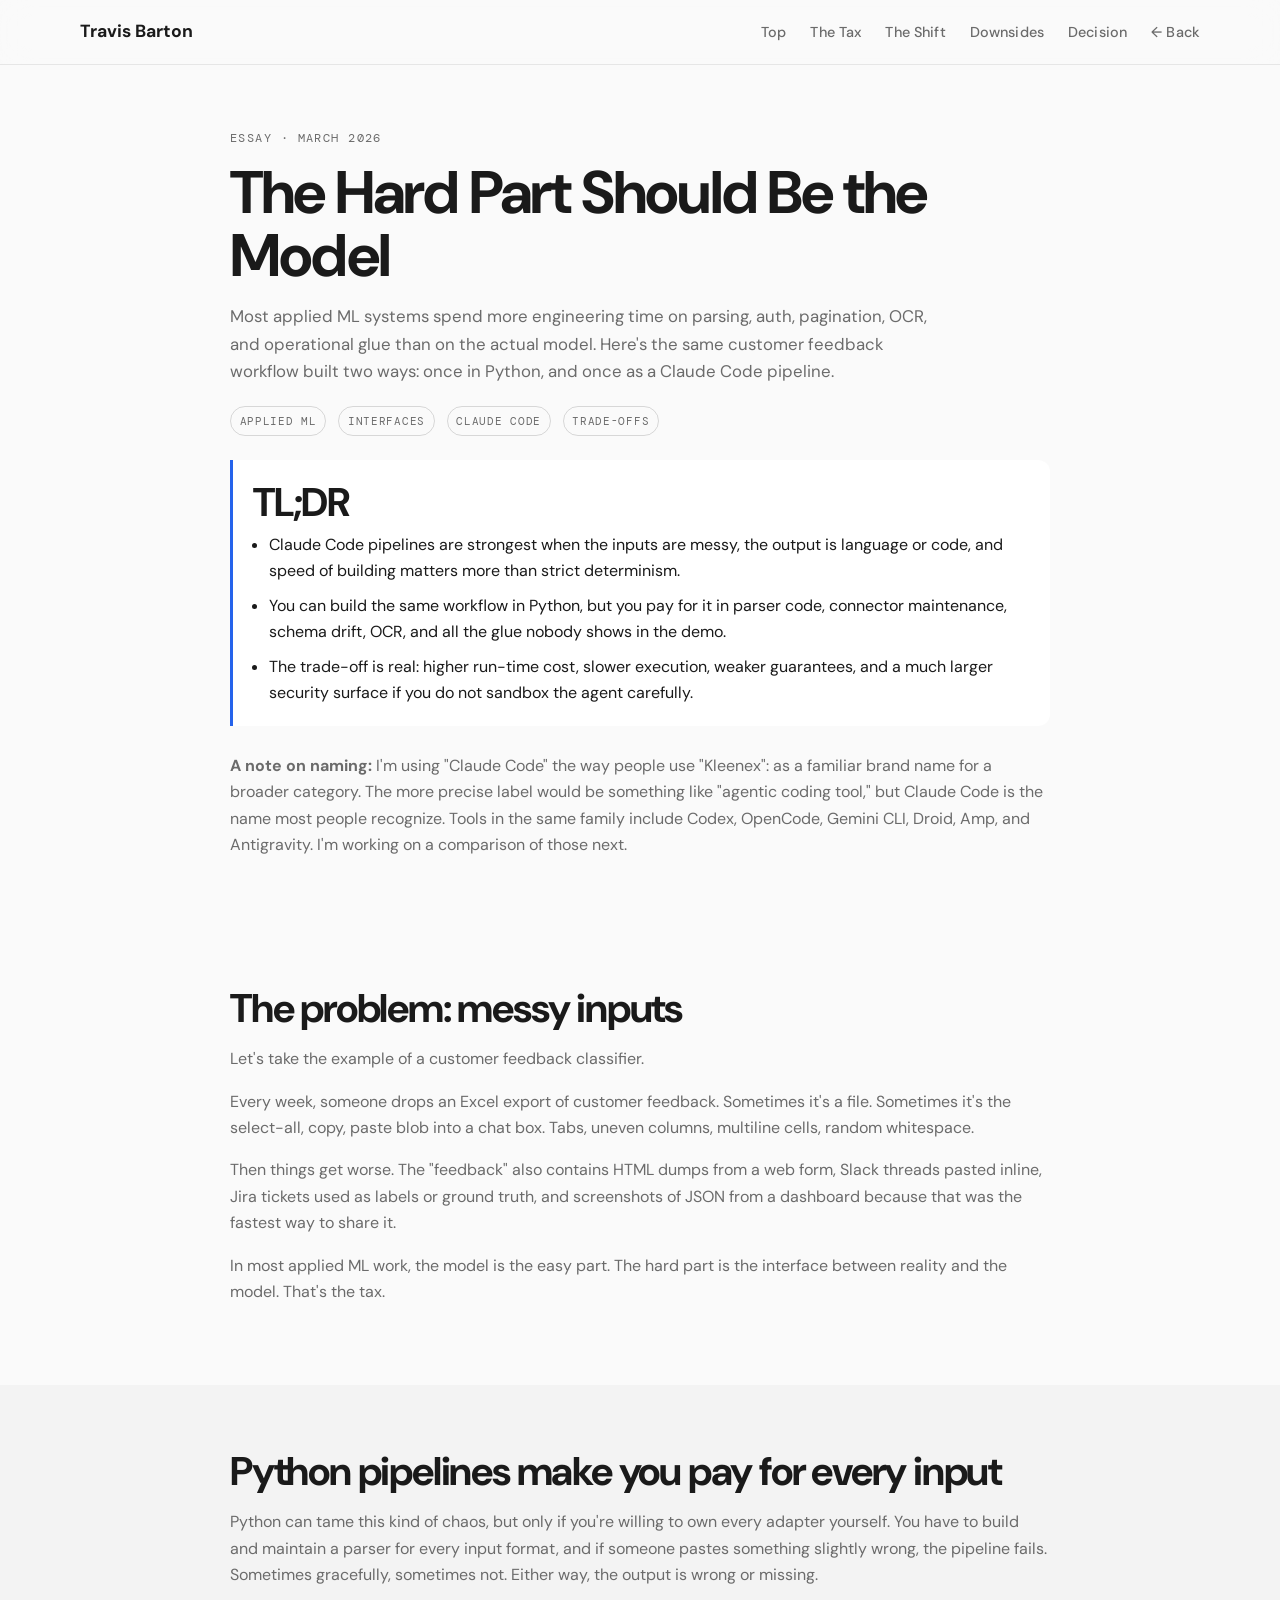
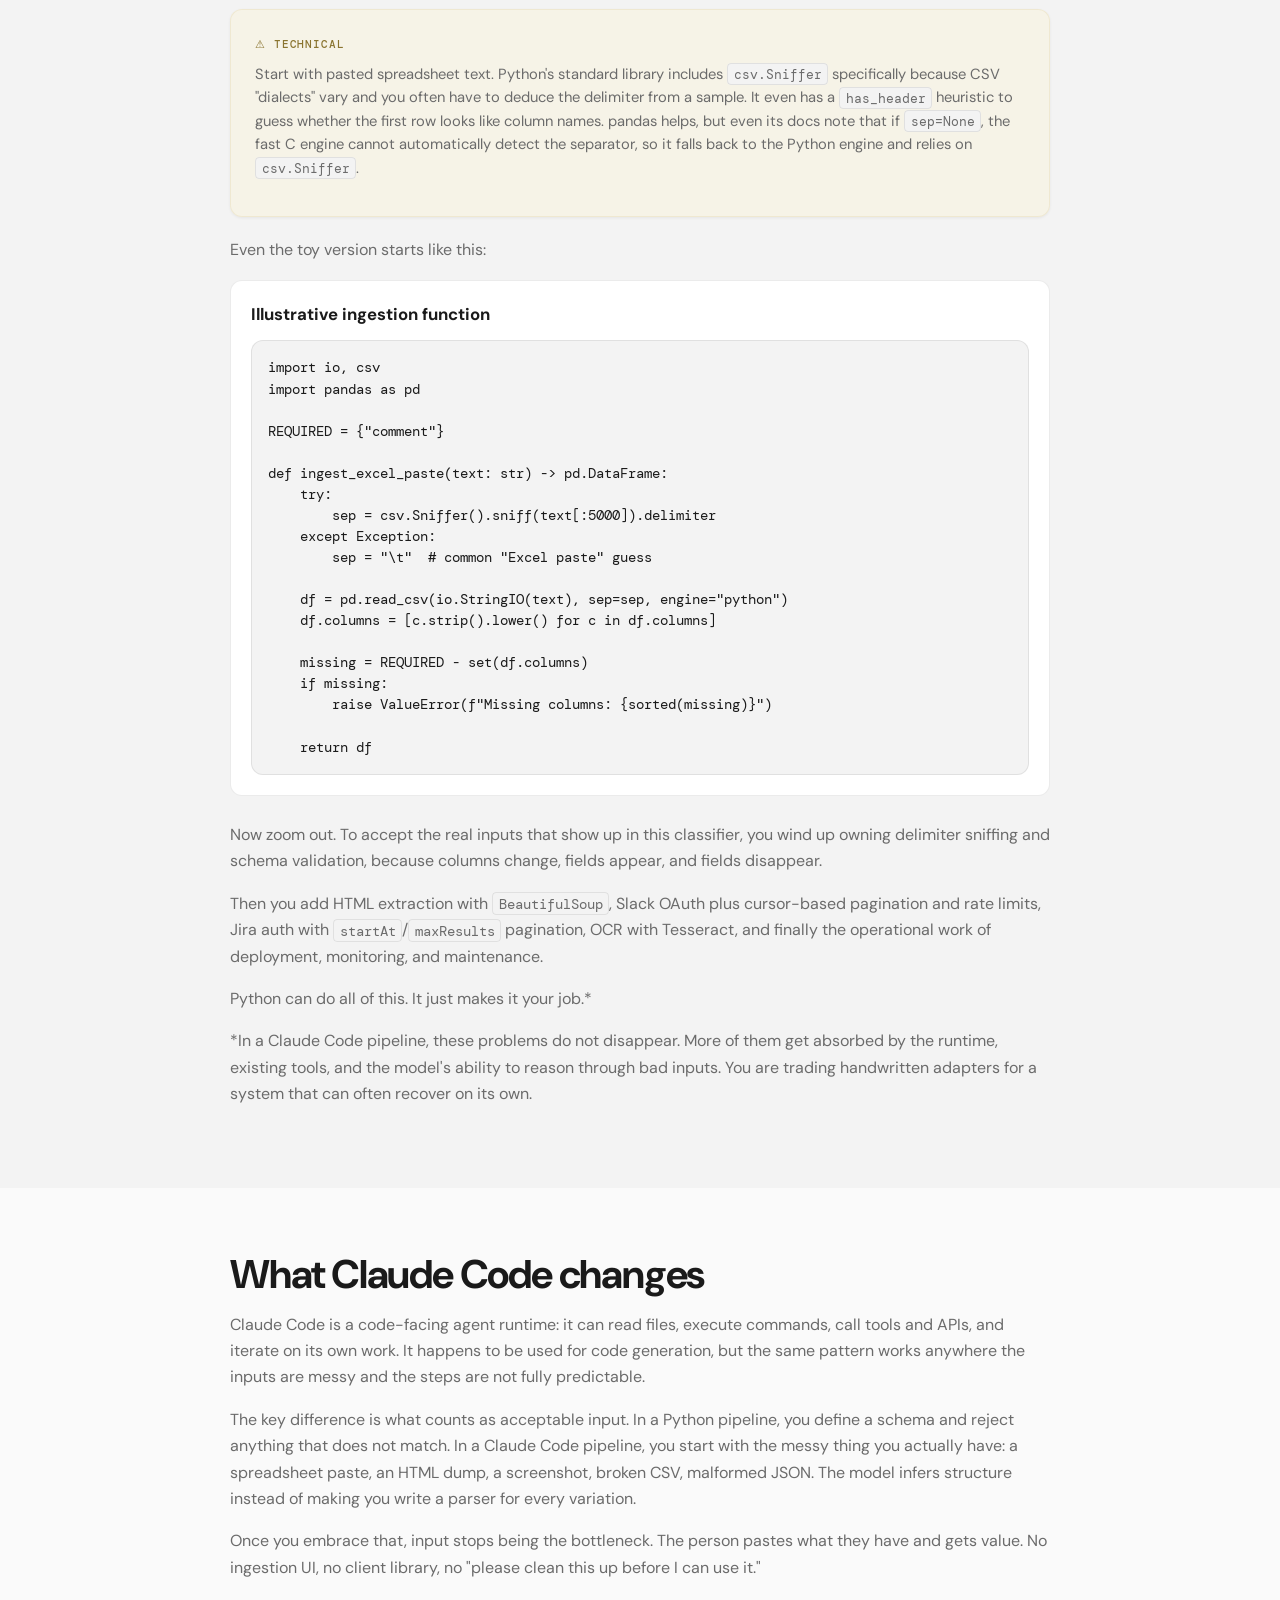
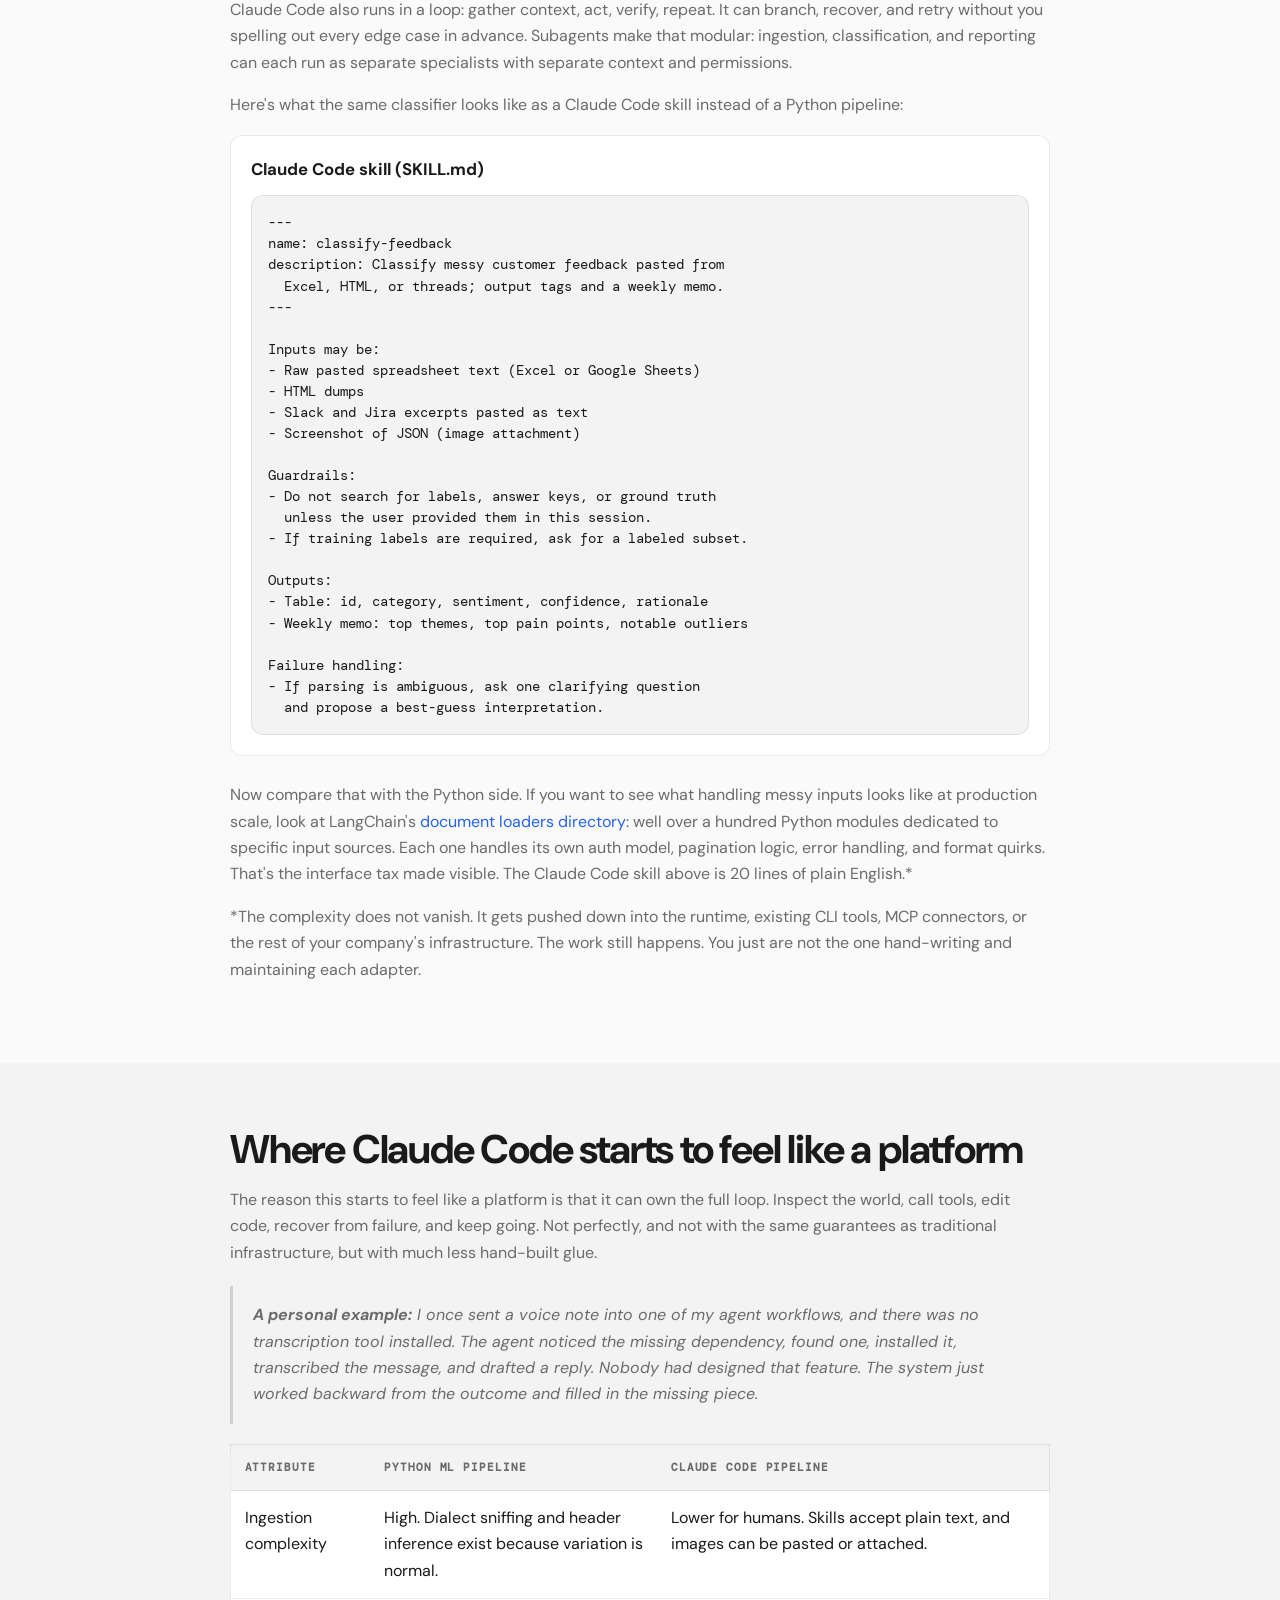
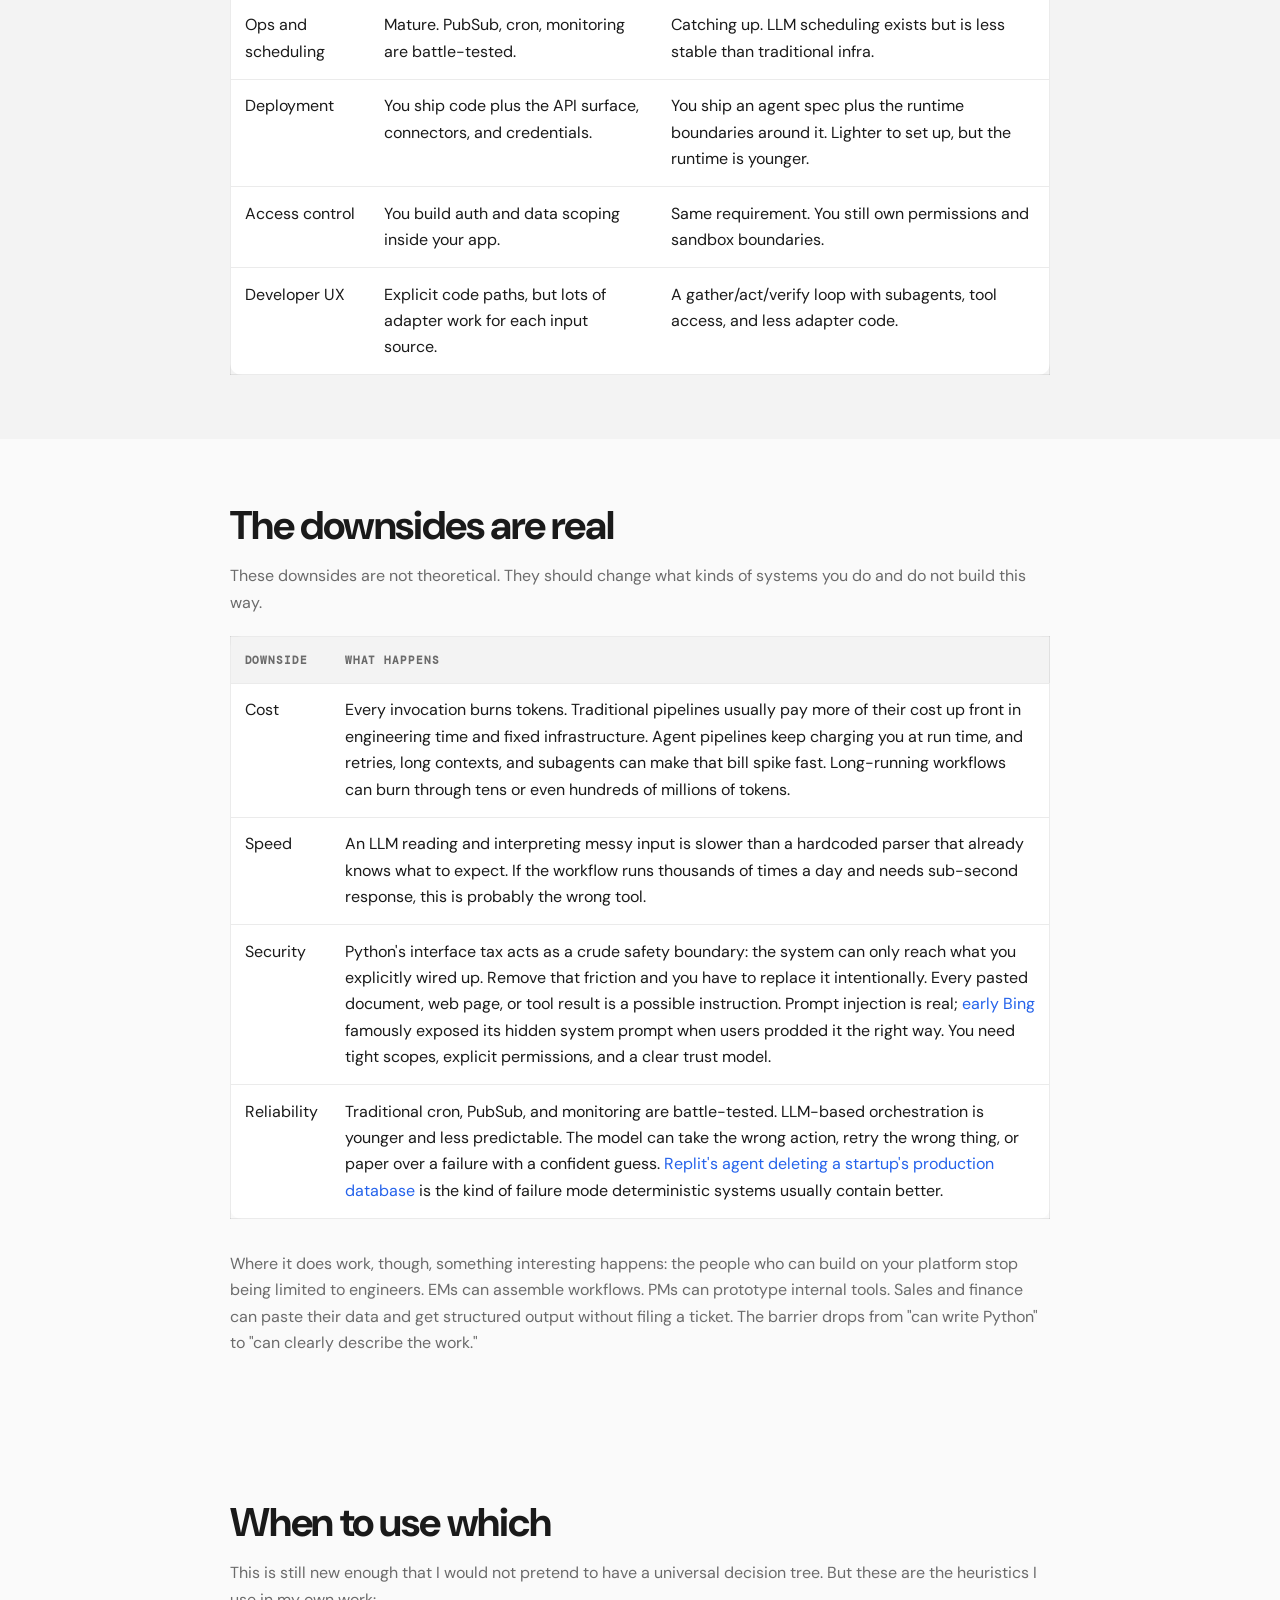
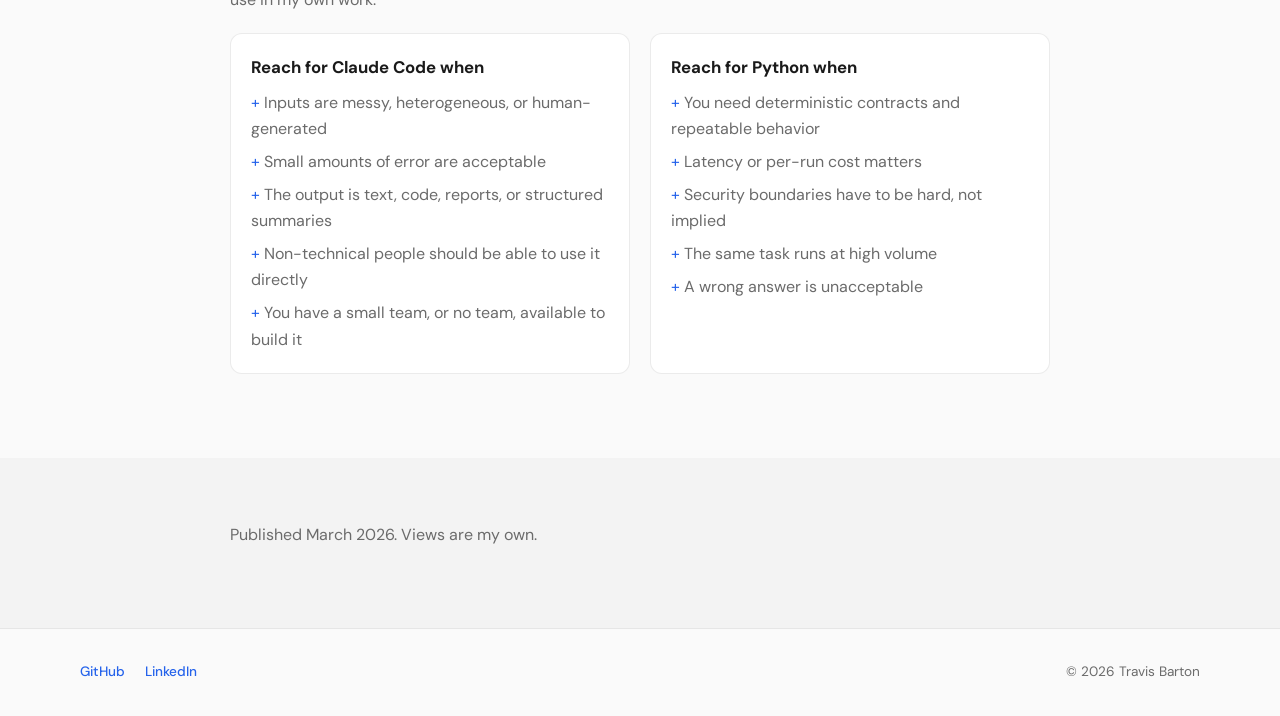
==== commit 31d37211: "Editorial review: sharpen essay flow and trade-offs Blend the new main-branch polish with a stricter" ====
--- a/friction-removal-agent-platforms.html
+++ b/friction-removal-agent-platforms.html
@@ -3,11 +3,11 @@
 <head>
     <meta charset="UTF-8">
     <meta name="viewport" content="width=device-width, initial-scale=1.0">
-    <meta name="description" content="Comparing the same ML workflow built two ways: traditional Python vs Claude Code. Where each one wins and what the trade-offs are.">
+    <meta name="description" content="Comparing the same applied ML workflow built two ways, traditional Python vs Claude Code, and where the real engineering tax actually lives.">
     <meta property="og:type" content="article">
     <meta property="og:url" content="https://www.travisbarton.com/friction-removal-agent-platforms.html">
     <meta property="og:title" content="The Hard Part Should Be the Model | Travis Barton">
-    <meta property="og:description" content="Most applied ML systems spend more time on input parsing and connector auth than on the model. This essay compares the same workflow in Python vs Claude Code.">
+    <meta property="og:description" content="Most applied ML systems spend more time on parsing, auth, and operational glue than on the model. This essay compares the same workflow in Python and Claude Code.">
     <meta property="og:image" content="https://www.travisbarton.com/favicon/android-chrome-512x512.png">
     <meta name="twitter:card" content="summary">
     <title>The Hard Part Should Be the Model | Travis Barton</title>
@@ -40,7 +40,7 @@
         <div class="container article-container">
             <p class="article-kicker">Essay &middot; March 2026</p>
             <h1 class="article-title">The Hard Part Should Be the Model</h1>
-            <p class="article-subtitle">Most applied ML systems spend more engineering time on input parsing, connector auth, and operational overhead than on the actual classification or prediction work. This essay compares building the same workflow two ways: one in traditional Python and one on top of Claude Code.</p>
+            <p class="article-subtitle">Most applied ML systems spend more engineering time on parsing, auth, pagination, OCR, and operational glue than on the actual model. Here's the same customer feedback workflow built two ways: once in Python, and once as a Claude Code pipeline.</p>
             <div class="article-meta">
                 <span class="meta-pill">Applied ML</span>
                 <span class="meta-pill">Interfaces</span>
@@ -50,13 +50,13 @@
             <div class="article-callout">
                 <h2 class="article-heading">TL;DR</h2>
                 <ul>
-                    <li>Claude Code pipelines handle messy inputs without custom parsers, are fast to build, and can debug themselves. Traditional ops (cron, monitoring) is still more stable, but the gap is closing.</li>
-                    <li>Everything described here can be done with Python pipelines, but you pay an ongoing tax in the form of: parsers, schema drift, auth, pagination, OCR, maintenance, etc.</li>
-                    <li>The trade-off is that what you save in interface work, you spend on security design: leakage, prompt injection, and scoping what the agent can reach.</li>
+                    <li>Claude Code pipelines are strongest when the inputs are messy, the output is language or code, and speed of building matters more than strict determinism.</li>
+                    <li>You can build the same workflow in Python, but you pay for it in parser code, connector maintenance, schema drift, OCR, and all the glue nobody shows in the demo.</li>
+                    <li>The trade-off is real: higher run-time cost, slower execution, weaker guarantees, and a much larger security surface if you do not sandbox the agent carefully.</li>
                 </ul>
             </div>
             <br>
-            <p class="article-footnote"><strong>A note on naming:</strong> "Claude Code" is to LLM code harnesses what Kleenex is to tissues. The more accurate category name would be something like "agentic coding tool," but Claude Code is what people recognize. I'll use it throughout this essay as shorthand for the category. Other tools in the same category include Codex, OpenCode, Gemini CLI, Droid, Amp, and Antigravity, among others. I'm working on a comparison of these. <!-- TODO: link to comparison essay when published --></p>
+            <p class="article-footnote"><strong>A note on naming:</strong> I'm using "Claude Code" the way people use "Kleenex": as a familiar brand name for a broader category. The more precise label would be something like "agentic coding tool," but Claude Code is the name most people recognize. Tools in the same family include Codex, OpenCode, Gemini CLI, Droid, Amp, and Antigravity. I'm working on a comparison of those next.</p>
         </div>
     </section>
 
@@ -65,9 +65,9 @@
         <div class="container article-container">
             <h2 class="article-heading">The problem: messy inputs</h2>
             <p>Let's take the example of a customer feedback classifier.</p>
-            <p>Every week, a business person drops an Excel export of customer feedback. Sometimes it's a file. Sometimes it's the "select all &rarr; copy &rarr; paste" blob into a chat box. Tabs, uneven columns, multiline cells, random whitespace.</p>
-            <p>Then things get worse. The "feedback" also contains HTML dumps from a web form, Slack threads pasted inline, Jira tickets that act as labels or ground truth, and screenshots of JSON from a dashboard because someone couldn't be bothered to find the endpoint.</p>
-            <p>The model is not the hard part. The hard part is everything around the model. That's friction.</p>
+            <p>Every week, someone drops an Excel export of customer feedback. Sometimes it's a file. Sometimes it's the select-all, copy, paste blob into a chat box. Tabs, uneven columns, multiline cells, random whitespace.</p>
+            <p>Then things get worse. The "feedback" also contains HTML dumps from a web form, Slack threads pasted inline, Jira tickets used as labels or ground truth, and screenshots of JSON from a dashboard because that was the fastest way to share it.</p>
+            <p>In most applied ML work, the model is the easy part. The hard part is the interface between reality and the model. That's the tax.</p>
         </div>
     </section>
 
@@ -75,14 +75,14 @@
     <section id="friction" class="section article-section article-alt">
         <div class="container article-container">
             <h2 class="article-heading">Python pipelines make you pay for every input</h2>
-            <p>Python can turn chaos into structure, but it's hard. You have to build and maintain a parser for every input format, and if someone pastes something slightly wrong, the pipeline fails. Sometimes gracefully, sometimes not. Either way, the output is wrong or missing.</p>
+            <p>Python can tame this kind of chaos, but only if you're willing to own every adapter yourself. You have to build and maintain a parser for every input format, and if someone pastes something slightly wrong, the pipeline fails. Sometimes gracefully, sometimes not. Either way, the output is wrong or missing.</p>
             <div class="technical-aside">
                 <span class="technical-aside__label">&#9888; Technical</span>
-                <p>Start with pasted spreadsheet text. Python's standard library includes <span class="inline-code">csv.Sniffer</span> specifically because CSV "dialects" vary and you often have to deduce the delimiter from a sample. It even has a <span class="inline-code">has_header</span> heuristic to guess whether the first row looks like column names. pandas can help, but its own docs note that if <span class="inline-code">sep=None</span>, the fast C engine can't automatically detect the separator, so it falls back to the Python engine and relies on <span class="inline-code">csv.Sniffer</span>.</p>
-            </div>
-            <p>Here's a concise ingestion function that already hints at the problem:</p>
+                <p>Start with pasted spreadsheet text. Python's standard library includes <span class="inline-code">csv.Sniffer</span> specifically because CSV "dialects" vary and you often have to deduce the delimiter from a sample. It even has a <span class="inline-code">has_header</span> heuristic to guess whether the first row looks like column names. pandas helps, but even its docs note that if <span class="inline-code">sep=None</span>, the fast C engine cannot automatically detect the separator, so it falls back to the Python engine and relies on <span class="inline-code">csv.Sniffer</span>.</p>
+            </div>
+            <p>Even the toy version starts like this:</p>
             <div class="article-card">
-                <h3>Mock ingestion function</h3>
+                <h3>Illustrative ingestion function</h3>
                 <pre><code>import io, csv
 import pandas as pd
 
@@ -104,9 +104,10 @@
     return df</code></pre>
             </div>
             <br>
-            <p>Now zoom out. To accept the real inputs that show up in this classifier, you end up building and maintaining: delimiter sniffing and schema validation (columns change, fields appear, fields disappear), HTML extraction with Beautiful Soup, Slack OAuth with cursor pagination and rate limits, Jira auth with <span class="inline-code">startAt</span>/<span class="inline-code">maxResults</span> pagination, OCR with Tesseract (you own the engine install, preprocessing, and output parsing), plus deployment, monitoring, and maintenance.</p>
+            <p>Now zoom out. To accept the real inputs that show up in this classifier, you wind up owning delimiter sniffing and schema validation, because columns change, fields appear, and fields disappear.</p>
+            <p>Then you add HTML extraction with <span class="inline-code">BeautifulSoup</span>, Slack OAuth plus cursor-based pagination and rate limits, Jira auth with <span class="inline-code">startAt</span>/<span class="inline-code">maxResults</span> pagination, OCR with Tesseract, and finally the operational work of deployment, monitoring, and maintenance.</p>
             <p>Python can do all of this. It just makes it your job.*</p>
-            <p class="article-footnote">*In a Claude Code pipeline, these problems don't disappear. They become the model's problem instead of yours. The LLM harness handles the parsing, retries, and format detection, and when something breaks, the model is the one that has to debug it. More on that in a moment.</p>
+            <p class="article-footnote">*In a Claude Code pipeline, these problems do not disappear. More of them get absorbed by the runtime, existing tools, and the model's ability to reason through bad inputs. You are trading handwritten adapters for a system that can often recover on its own.</p>
         </div>
     </section>
 
@@ -114,10 +115,10 @@
     <section id="platform" class="section article-section">
         <div class="container article-container">
             <h2 class="article-heading">What Claude Code changes</h2>
-            <p>Claude Code is a tool for running AI agents that can read files, execute commands, call APIs, and iterate on their own work. It's meant for code generation, but the same architecture handles any workflow where the inputs are messy and the steps aren't fully predictable.</p>
-            <p>The key difference is what counts as valid input. In a Python pipeline, you define a schema and reject anything that doesn't match. In Claude Code, you throw in the chaos: a messy spreadsheet paste, an HTML dump, a screenshot of a dashboard, whatever you have. You can paste in a broken CSV or malformed JSON and it still works. Claude sees the typo, infers what you meant, and keeps going. The model figures out the structure instead of you writing a parser for it.</p>
-            <p>Once you embrace that, data input stops being a bottleneck. The business person pastes what they have and gets value. No ingestion UI, no API client library, no "please reformat this as a ____ first."</p>
-            <p>Claude Code also runs in a loop: gather context, act, verify, repeat. It can branch and retry without you writing a new <span class="inline-code">if</span> for each edge case. Subagents make it modular: each runs in its own context with independent permissions. So "ingestion," "classification," and "reporting" become separate specialists instead of one monolithic prompt.</p>
+            <p>Claude Code is a code-facing agent runtime: it can read files, execute commands, call tools and APIs, and iterate on its own work. It happens to be used for code generation, but the same pattern works anywhere the inputs are messy and the steps are not fully predictable.</p>
+            <p>The key difference is what counts as acceptable input. In a Python pipeline, you define a schema and reject anything that does not match. In a Claude Code pipeline, you start with the messy thing you actually have: a spreadsheet paste, an HTML dump, a screenshot, broken CSV, malformed JSON. The model infers structure instead of making you write a parser for every variation.</p>
+            <p>Once you embrace that, input stops being the bottleneck. The person pastes what they have and gets value. No ingestion UI, no client library, no "please clean this up before I can use it."</p>
+            <p>Claude Code also runs in a loop: gather context, act, verify, repeat. It can branch, recover, and retry without you spelling out every edge case in advance. Subagents make that modular: ingestion, classification, and reporting can each run as separate specialists with separate context and permissions.</p>
 
             <p>Here's what the same classifier looks like as a Claude Code skill instead of a Python pipeline:</p>
             <div class="article-card">
@@ -148,8 +149,8 @@
   and propose a best-guess interpretation.</code></pre>
             </div>
             <br>
-            <p>Now compare that with the Python side. If you want to see what handling messy inputs looks like at production scale, look at LangChain's <a href="https://github.com/langchain-ai/langchain/tree/master/libs/langchain/langchain_classic/document_loaders" target="_blank" rel="noopener noreferrer">document loaders directory</a>: over 170 separate Python files, one for each input source. Each one handles its own auth model, pagination logic, error handling, and format quirks. That's the interface tax made visible. The Claude Code skill above is 20 lines of plain English.*</p>
-            <p class="article-footnote">*The complexity doesn't vanish. It's handled by the model's ability to call existing CLI tools, by MCP connectors maintained as part of the ecosystem, or by your company's existing infrastructure that the agent already knows how to talk to. The work still gets done, you just don't write and maintain the adapter code yourself.</p>
+            <p>Now compare that with the Python side. If you want to see what handling messy inputs looks like at production scale, look at LangChain's <a href="https://github.com/langchain-ai/langchain/tree/master/libs/langchain/langchain_classic/document_loaders" target="_blank" rel="noopener noreferrer">document loaders directory</a>: well over a hundred Python modules dedicated to specific input sources. Each one handles its own auth model, pagination logic, error handling, and format quirks. That's the interface tax made visible. The Claude Code skill above is 20 lines of plain English.*</p>
+            <p class="article-footnote">*The complexity does not vanish. It gets pushed down into the runtime, existing CLI tools, MCP connectors, or the rest of your company's infrastructure. The work still happens. You just are not the one hand-writing and maintaining each adapter.</p>
         </div>
     </section>
 
@@ -157,8 +158,8 @@
     <section class="section article-section article-alt">
         <div class="container article-container">
             <h2 class="article-heading">Where Claude Code starts to feel like a platform</h2>
-            <p>What makes Claude Code feel like a platform is that it owns the full loop. Inspect the world, call tools, edit code, run commands, recover from failure, and keep going. All without constant babysitting.</p>
-            <blockquote><strong>A personal example:</strong> I sent a voice note to one of my agents on a system that didn't have a transcription tool installed. The agent found one, installed it, transcribed the message, and drafted a reply. Nobody designed that feature. The agent just knew it needed to get to a solution and worked backward from there.</blockquote>
+            <p>The reason this starts to feel like a platform is that it can own the full loop. Inspect the world, call tools, edit code, recover from failure, and keep going. Not perfectly, and not with the same guarantees as traditional infrastructure, but with much less hand-built glue.</p>
+            <blockquote><strong>A personal example:</strong> I once sent a voice note into one of my agent workflows, and there was no transcription tool installed. The agent noticed the missing dependency, found one, installed it, transcribed the message, and drafted a reply. Nobody had designed that feature. The system just worked backward from the outcome and filled in the missing piece.</blockquote>
             <div class="article-table">
                 <table>
                     <thead>
@@ -181,8 +182,8 @@
                         </tr>
                         <tr>
                             <td>Deployment</td>
-                            <td>You ship and maintain an API plus connectors and credentials.</td>
-                            <td>You ship a skill spec. Lighter to set up, but the runtime is younger.</td>
+                            <td>You ship code plus the API surface, connectors, and credentials.</td>
+                            <td>You ship an agent spec plus the runtime boundaries around it. Lighter to set up, but the runtime is younger.</td>
                         </tr>
                         <tr>
                             <td>Access control</td>
@@ -192,7 +193,7 @@
                         <tr>
                             <td>Developer UX</td>
                             <td>Explicit code paths, but lots of adapter work for each input source.</td>
-                            <td>A gather/act/verify loop with isolated subagents and independent permissions.</td>
+                            <td>A gather/act/verify loop with subagents, tool access, and less adapter code.</td>
                         </tr>
                     </tbody>
                 </table>
@@ -204,7 +205,7 @@
     <section id="risks" class="section article-section">
         <div class="container article-container">
             <h2 class="article-heading">The downsides are real</h2>
-            <p>This approach has serious costs and it is not suited for every application.</p>
+            <p>These downsides are not theoretical. They should change what kinds of systems you do and do not build this way.</p>
             <div class="article-table">
                 <table>
                     <thead>
@@ -216,24 +217,24 @@
                     <tbody>
                         <tr>
                             <td>Cost</td>
-                            <td>Every invocation burns tokens. A Python pipeline costs compute once at training time and near-zero at inference. A CC pipeline pays per run, and complex workflows with retries and subagents get expensive fast. You can easily burn 100 million tokens on a 24+ hour pipeline.</td>
+                            <td>Every invocation burns tokens. Traditional pipelines usually pay more of their cost up front in engineering time and fixed infrastructure. Agent pipelines keep charging you at run time, and retries, long contexts, and subagents can make that bill spike fast. Long-running workflows can burn through tens or even hundreds of millions of tokens.</td>
                         </tr>
                         <tr>
                             <td>Speed</td>
-                            <td>An LLM reading and interpreting messy input is slower than a hardcoded parser that knows exactly what to expect. If your pipeline runs thousands of times a day and needs sub-second response, this is the wrong tool.</td>
+                            <td>An LLM reading and interpreting messy input is slower than a hardcoded parser that already knows what to expect. If the workflow runs thousands of times a day and needs sub-second response, this is probably the wrong tool.</td>
                         </tr>
                         <tr>
                             <td>Security</td>
-                            <td>Python's interface tax limits what the system can reach. Remove that friction and you have to replace those limits intentionally. The agent can find labels or answer keys it shouldn't see. Prompt injection is real: every input is a potential instruction. Ask <a href="https://arstechnica.com/tech-policy/2024/02/air-canada-must-honor-refund-policy-invented-by-airlines-chatbot/" target="_blank" rel="noopener noreferrer">Air Canada</a>, whose chatbot invented a refund policy and a court forced them to honor it. You need sandboxing, explicit permissions, and a clear trust model.</td>
+                            <td>Python's interface tax acts as a crude safety boundary: the system can only reach what you explicitly wired up. Remove that friction and you have to replace it intentionally. Every pasted document, web page, or tool result is a possible instruction. Prompt injection is real; <a href="https://arstechnica.com/information-technology/2023/02/ai-powered-bing-chat-spills-its-secrets-via-prompt-injection-attack/" target="_blank" rel="noopener noreferrer">early Bing</a> famously exposed its hidden system prompt when users prodded it the right way. You need tight scopes, explicit permissions, and a clear trust model.</td>
                         </tr>
                         <tr>
                             <td>Reliability</td>
-                            <td>Traditional cron, PubSub, and monitoring are battle-tested. LLM-based orchestration is younger and less predictable. The model can hallucinate actions, retry incorrectly, or silently drop tasks that a deterministic pipeline would catch. Replit's agent <a href="https://www.businessinsider.com/replit-ceo-apologizes-ai-coding-tool-delete-company-database-2025-7" target="_blank" rel="noopener noreferrer">wiped a startup's production database</a> and their CEO had to publicly apologize.</td>
+                            <td>Traditional cron, PubSub, and monitoring are battle-tested. LLM-based orchestration is younger and less predictable. The model can take the wrong action, retry the wrong thing, or paper over a failure with a confident guess. <a href="https://www.theregister.com/2025/07/21/replit_saastr_vibe_coding_incident/" target="_blank" rel="noopener noreferrer">Replit's agent deleting a startup's production database</a> is the kind of failure mode deterministic systems usually contain better.</td>
                         </tr>
                     </tbody>
                 </table>
             </div>
-            <p style="margin-top: 2rem;">But where it does work, something interesting happens: the people building on your platform stop being limited to your engineers. Your EMs can build workflows. Your PMs can prototype pipelines. Sales and finance can paste their data and get structured output without filing a ticket. The barrier to building drops from "can write Python" to "can describe what they want."</p>
+            <p style="margin-top: 2rem;">Where it does work, though, something interesting happens: the people who can build on your platform stop being limited to engineers. EMs can assemble workflows. PMs can prototype internal tools. Sales and finance can paste their data and get structured output without filing a ticket. The barrier drops from "can write Python" to "can clearly describe the work."</p>
         </div>
     </section>
 
@@ -241,26 +242,26 @@
     <section id="decision" class="section article-section">
         <div class="container article-container">
             <h2 class="article-heading">When to use which</h2>
-            <p>This technology is really new and I don't have a comprehensive guide for when to reach for which approach. But here's the rough heuristic I use for my own work:</p>
+            <p>This is still new enough that I would not pretend to have a universal decision tree. But these are the heuristics I use in my own work:</p>
             <div class="article-grid" style="grid-template-columns: repeat(2, 1fr);">
                 <div class="article-card">
-                    <h3>Claude Code pipeline</h3>
+                    <h3>Reach for Claude Code when</h3>
                     <ul>
-                        <li>There's tolerance for small amounts of error</li>
-                        <li>The desired output is text, code, or reports</li>
-                        <li>You want to share the result with non-technical people</li>
-                        <li>You have a small team (or no team) to build it</li>
-                        <li>Inputs are messy and unpredictable</li>
+                        <li>Inputs are messy, heterogeneous, or human-generated</li>
+                        <li>Small amounts of error are acceptable</li>
+                        <li>The output is text, code, reports, or structured summaries</li>
+                        <li>Non-technical people should be able to use it directly</li>
+                        <li>You have a small team, or no team, available to build it</li>
                     </ul>
                 </div>
                 <div class="article-card">
-                    <h3>Traditional Python pipeline</h3>
+                    <h3>Reach for Python when</h3>
                     <ul>
-                        <li>You need strict determinism and reproducible contracts</li>
-                        <li>High-volume, latency-sensitive scoring</li>
-                        <li>Hard multi-tenant security guarantees</li>
-                        <li>Cost per invocation matters</li>
-                        <li>Zero tolerance for error</li>
+                        <li>You need deterministic contracts and repeatable behavior</li>
+                        <li>Latency or per-run cost matters</li>
+                        <li>Security boundaries have to be hard, not implied</li>
+                        <li>The same task runs at high volume</li>
+                        <li>A wrong answer is unacceptable</li>
                     </ul>
                 </div>
             </div>
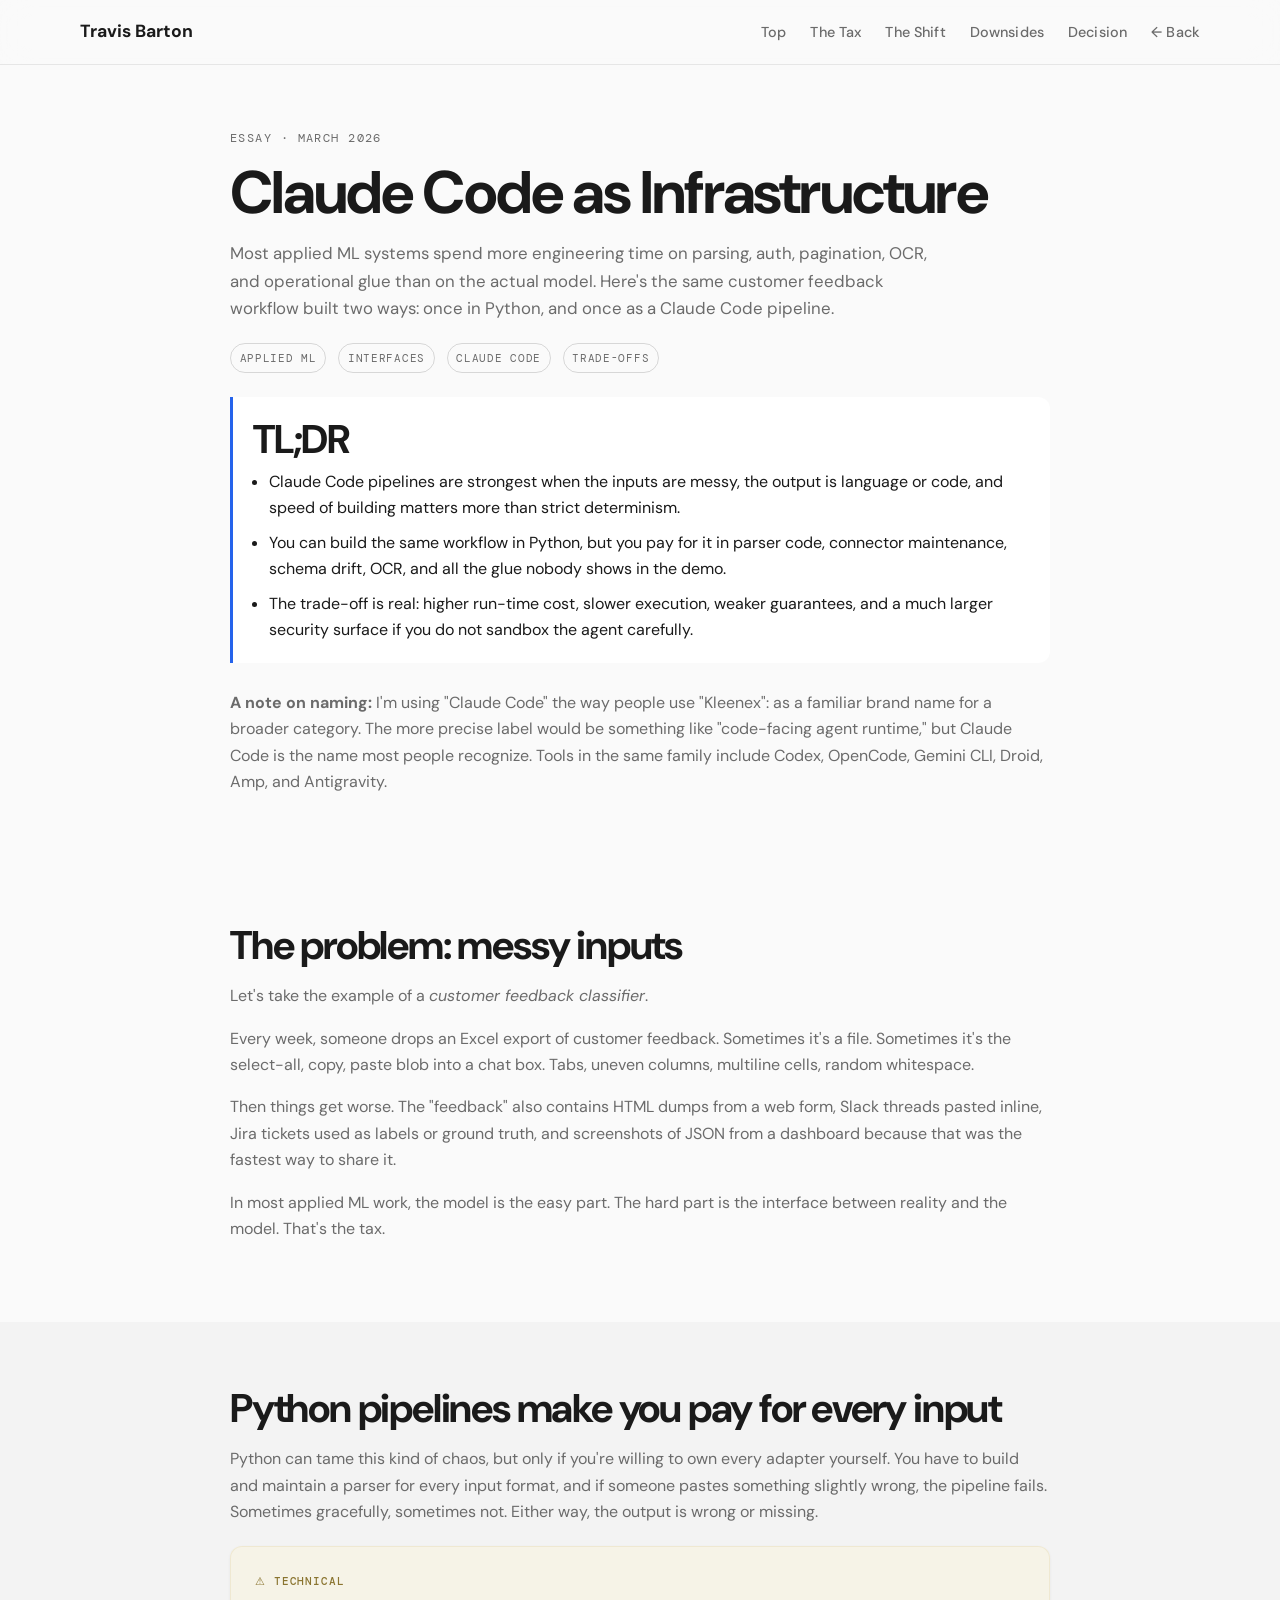
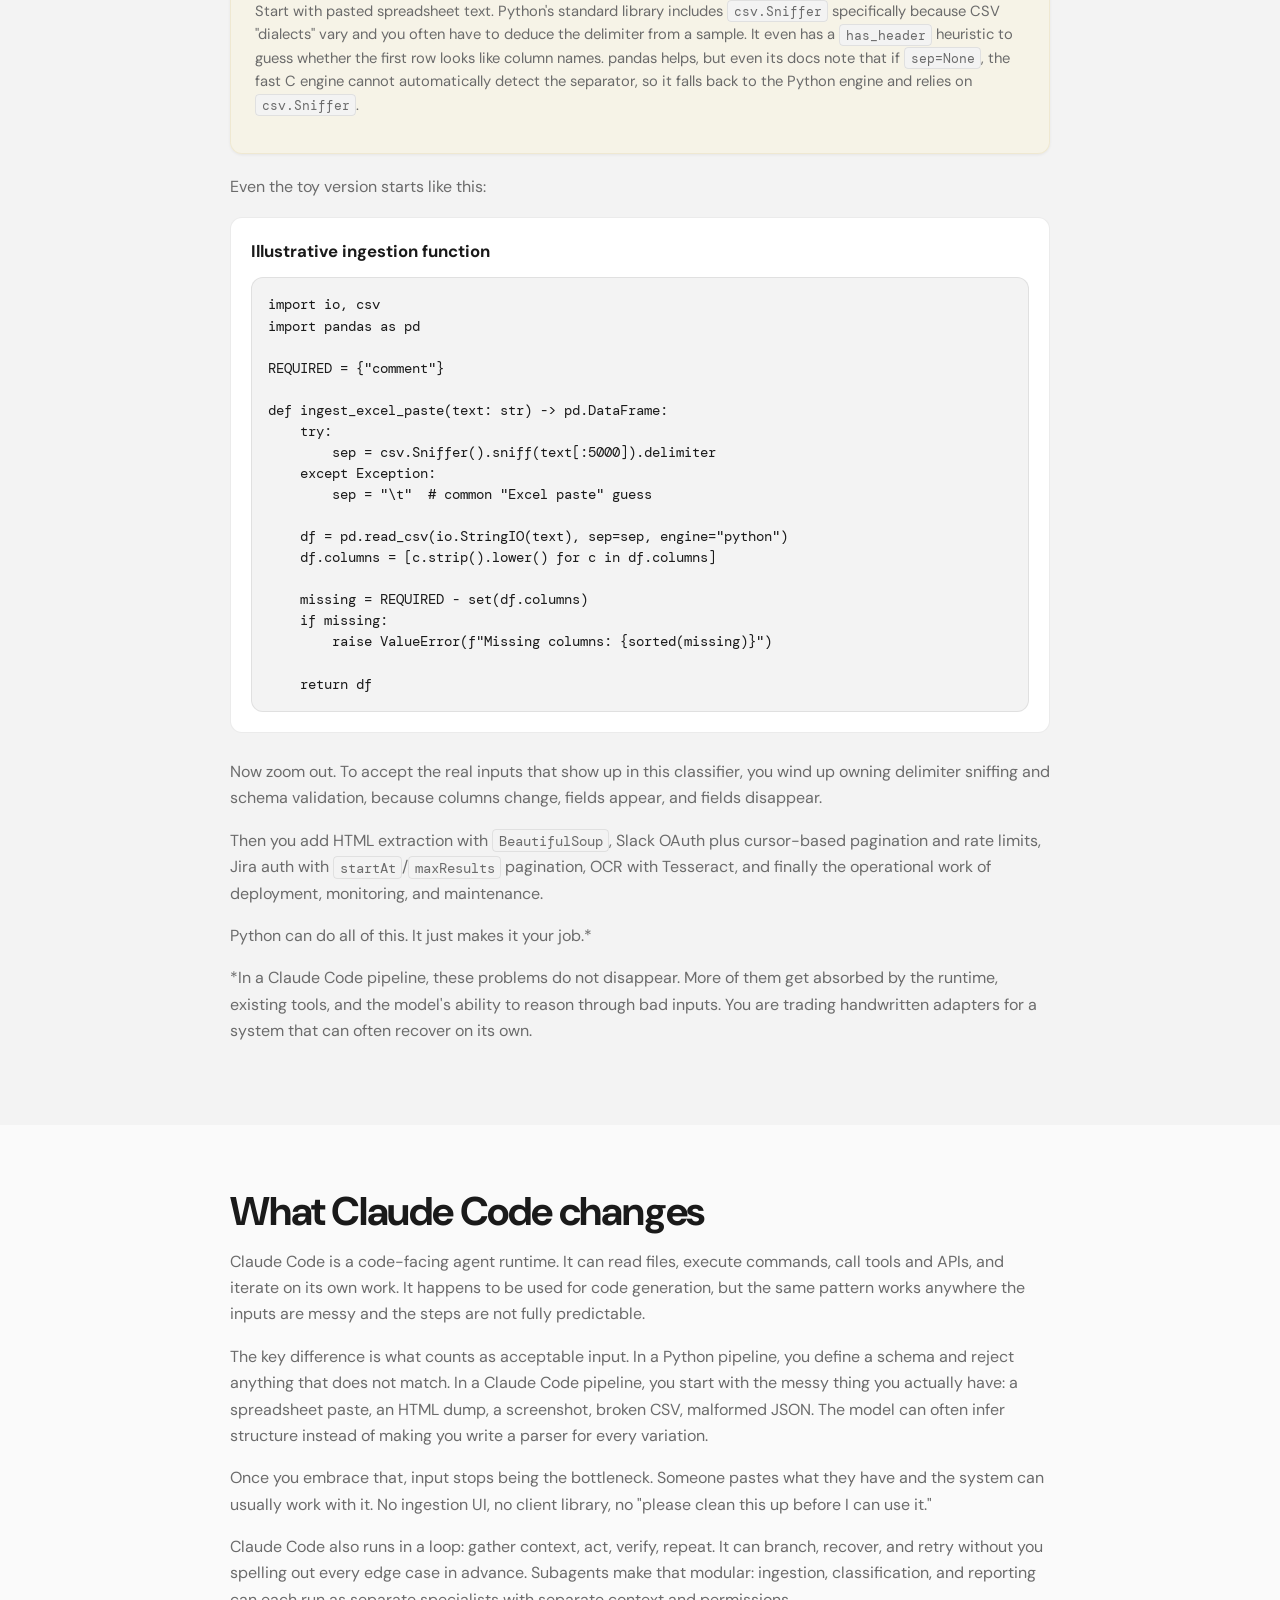
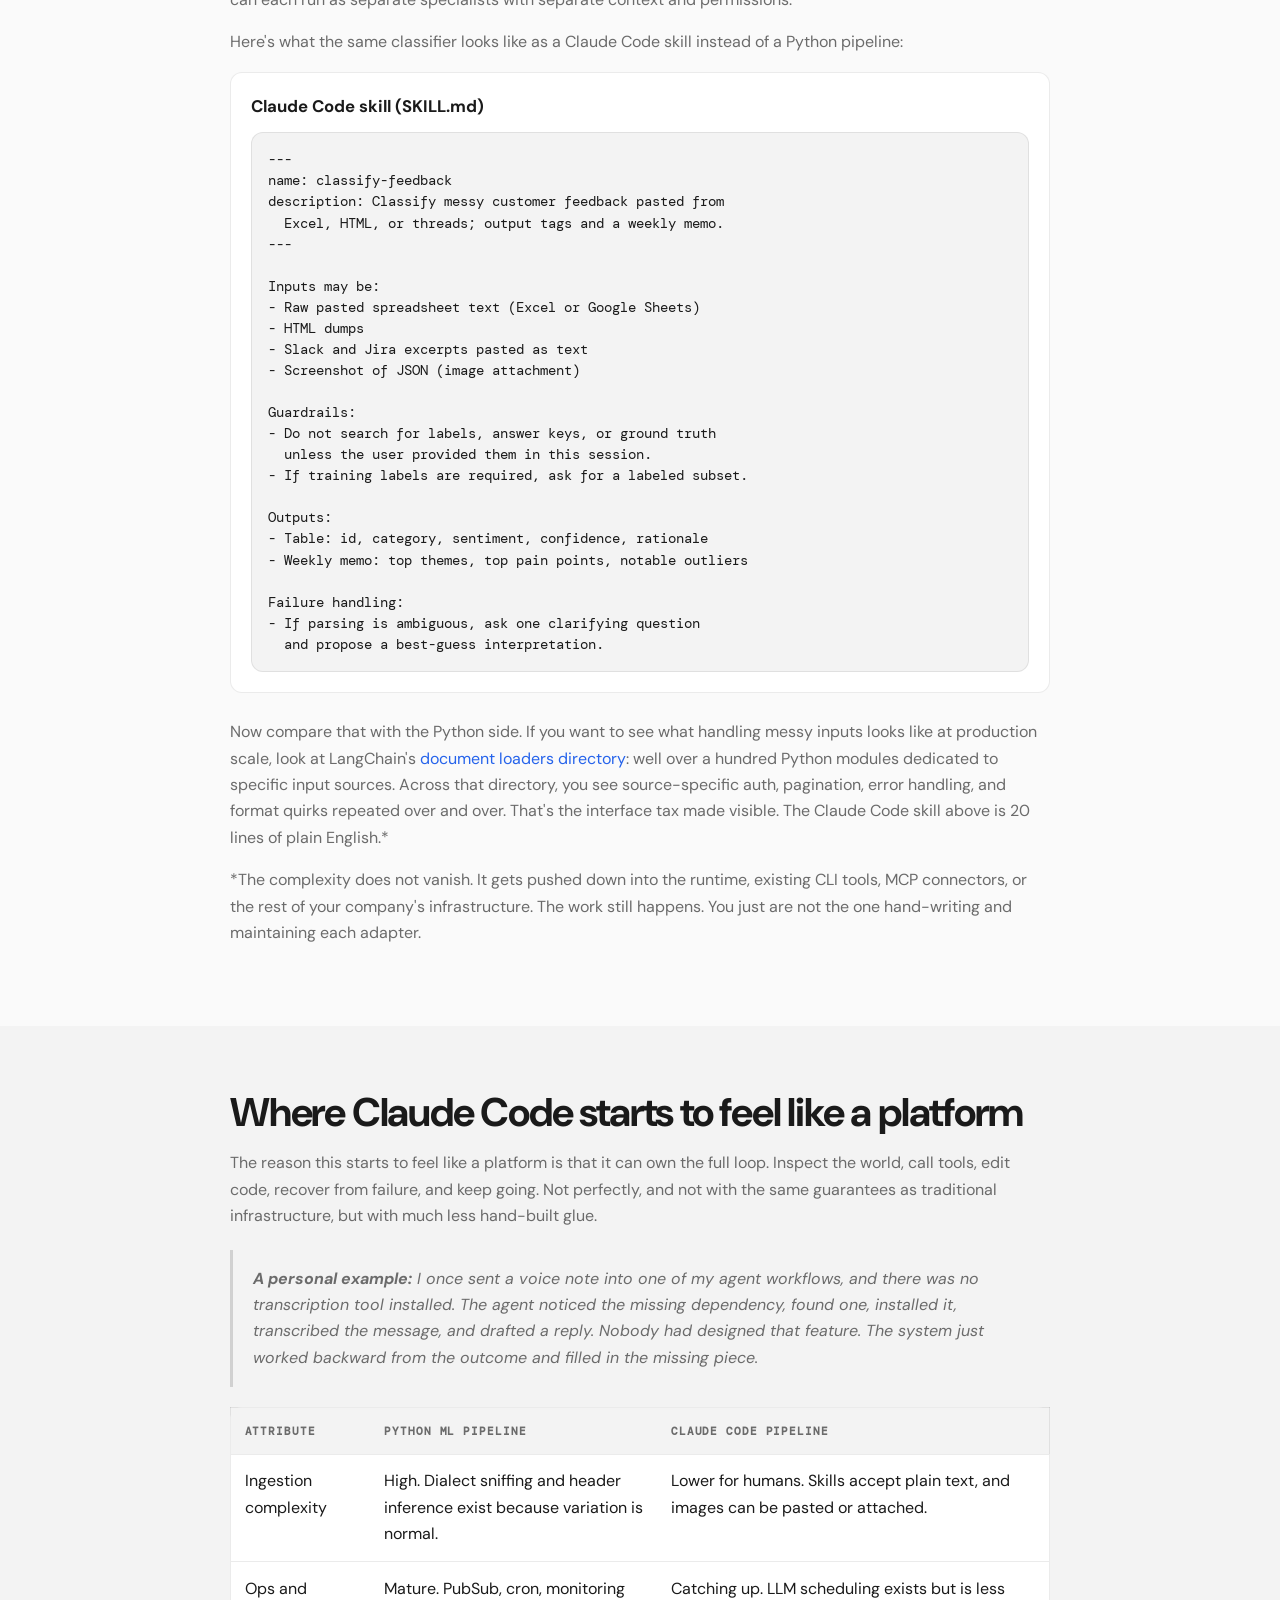
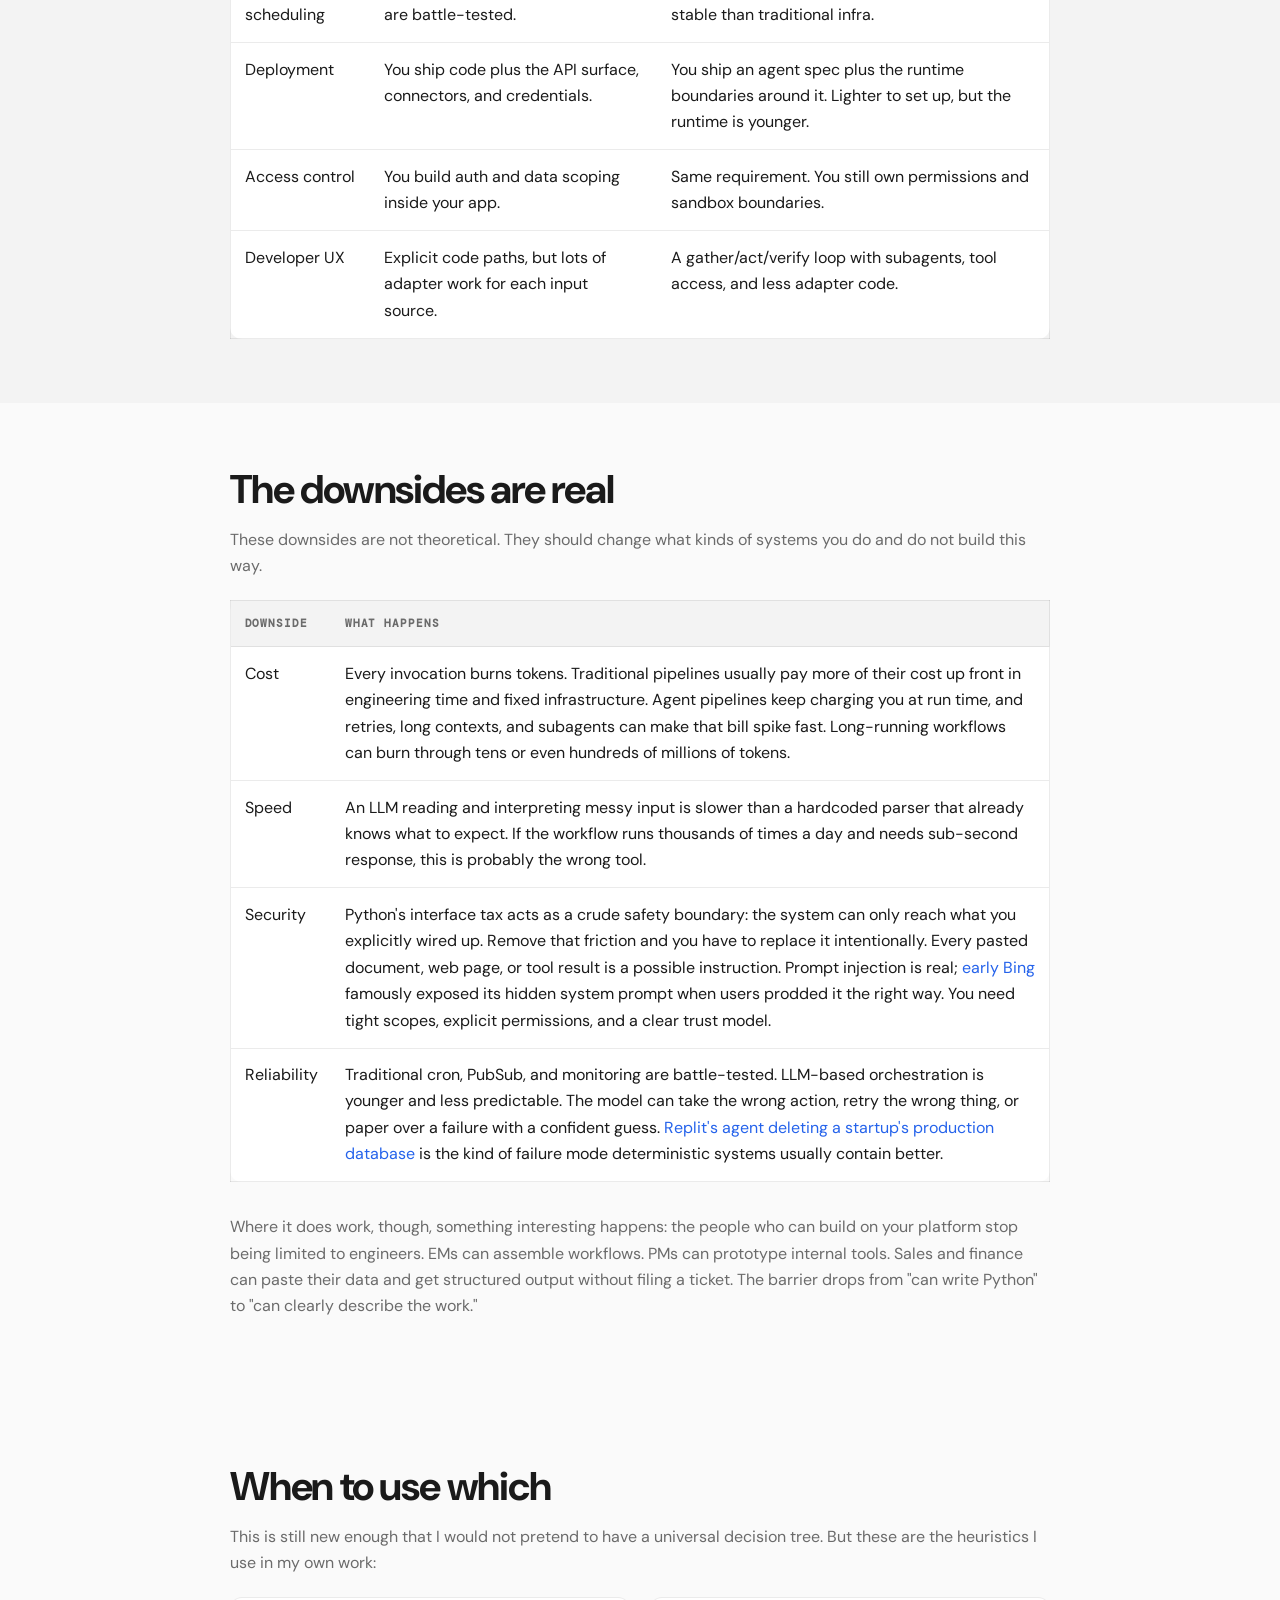
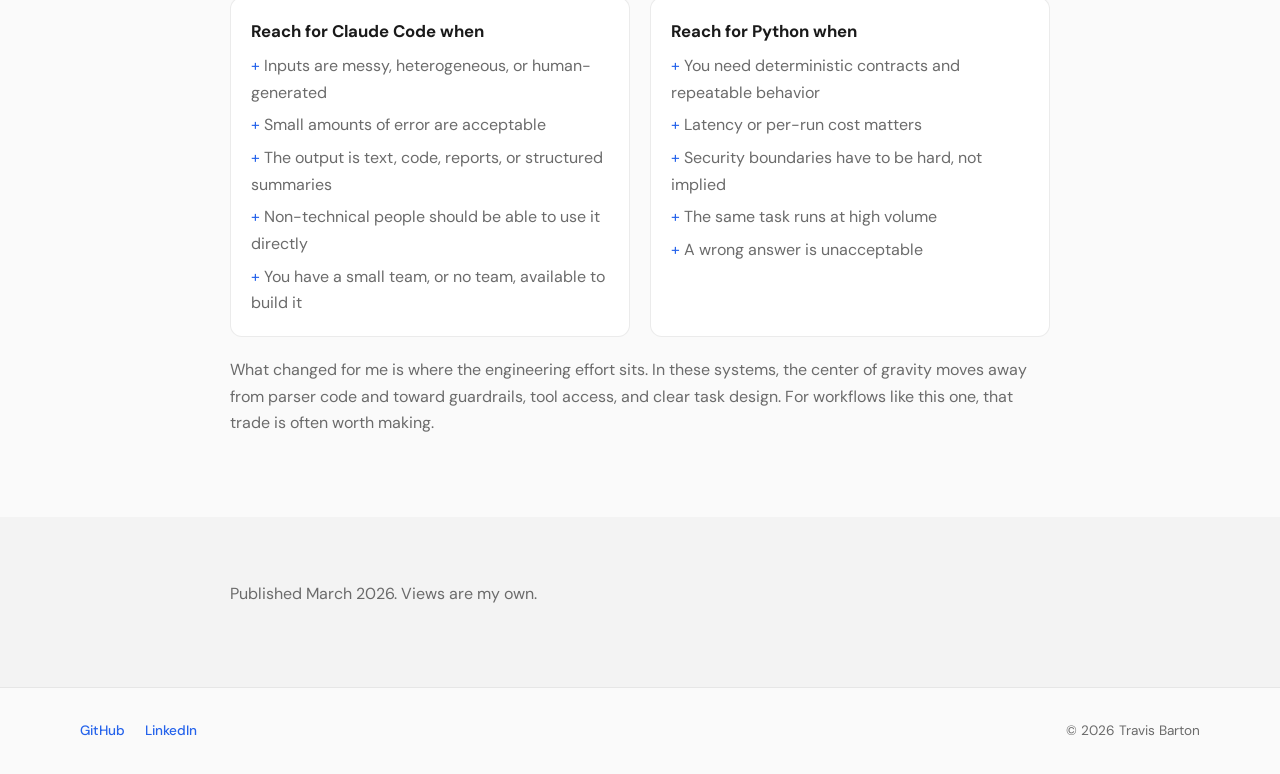
==== commit 92289d1c: "Refine Claude Code essay framing Retitle the essay around Claude Code as infrastructure and tighten " ====
--- a/friction-removal-agent-platforms.html
+++ b/friction-removal-agent-platforms.html
@@ -3,14 +3,14 @@
 <head>
     <meta charset="UTF-8">
     <meta name="viewport" content="width=device-width, initial-scale=1.0">
-    <meta name="description" content="Comparing the same applied ML workflow built two ways, traditional Python vs Claude Code, and where the real engineering tax actually lives.">
+    <meta name="description" content="The same customer feedback workflow built two ways, in Python and in Claude Code, to show where the real engineering tax in applied ML actually lives.">
     <meta property="og:type" content="article">
     <meta property="og:url" content="https://www.travisbarton.com/friction-removal-agent-platforms.html">
-    <meta property="og:title" content="The Hard Part Should Be the Model | Travis Barton">
-    <meta property="og:description" content="Most applied ML systems spend more time on parsing, auth, and operational glue than on the model. This essay compares the same workflow in Python and Claude Code.">
+    <meta property="og:title" content="Claude Code as Infrastructure | Travis Barton">
+    <meta property="og:description" content="Most applied ML systems spend more time on parsing, auth, and operational glue than on the model. This essay shows what changes when the same workflow is built in Python versus Claude Code.">
     <meta property="og:image" content="https://www.travisbarton.com/favicon/android-chrome-512x512.png">
     <meta name="twitter:card" content="summary">
-    <title>The Hard Part Should Be the Model | Travis Barton</title>
+    <title>Claude Code as Infrastructure | Travis Barton</title>
     <link rel="apple-touch-icon" sizes="180x180" href="favicon/apple-touch-icon.png">
     <link rel="icon" type="image/png" sizes="32x32" href="favicon/favicon-32x32.png">
     <link rel="icon" type="image/png" sizes="16x16" href="favicon/favicon-16x16.png">
@@ -39,7 +39,7 @@
     <section id="top" class="section article-hero">
         <div class="container article-container">
             <p class="article-kicker">Essay &middot; March 2026</p>
-            <h1 class="article-title">The Hard Part Should Be the Model</h1>
+            <h1 class="article-title">Claude Code as Infrastructure</h1>
             <p class="article-subtitle">Most applied ML systems spend more engineering time on parsing, auth, pagination, OCR, and operational glue than on the actual model. Here's the same customer feedback workflow built two ways: once in Python, and once as a Claude Code pipeline.</p>
             <div class="article-meta">
                 <span class="meta-pill">Applied ML</span>
@@ -56,7 +56,7 @@
                 </ul>
             </div>
             <br>
-            <p class="article-footnote"><strong>A note on naming:</strong> I'm using "Claude Code" the way people use "Kleenex": as a familiar brand name for a broader category. The more precise label would be something like "agentic coding tool," but Claude Code is the name most people recognize. Tools in the same family include Codex, OpenCode, Gemini CLI, Droid, Amp, and Antigravity. I'm working on a comparison of those next.</p>
+            <p class="article-footnote"><strong>A note on naming:</strong> I'm using "Claude Code" the way people use "Kleenex": as a familiar brand name for a broader category. The more precise label would be something like "code-facing agent runtime," but Claude Code is the name most people recognize. Tools in the same family include Codex, OpenCode, Gemini CLI, Droid, Amp, and Antigravity.</p>
         </div>
     </section>
 
@@ -64,7 +64,7 @@
     <section class="section article-section">
         <div class="container article-container">
             <h2 class="article-heading">The problem: messy inputs</h2>
-            <p>Let's take the example of a customer feedback classifier.</p>
+            <p>Let's take the example of a <em>customer feedback classifier</em>.</p>
             <p>Every week, someone drops an Excel export of customer feedback. Sometimes it's a file. Sometimes it's the select-all, copy, paste blob into a chat box. Tabs, uneven columns, multiline cells, random whitespace.</p>
             <p>Then things get worse. The "feedback" also contains HTML dumps from a web form, Slack threads pasted inline, Jira tickets used as labels or ground truth, and screenshots of JSON from a dashboard because that was the fastest way to share it.</p>
             <p>In most applied ML work, the model is the easy part. The hard part is the interface between reality and the model. That's the tax.</p>
@@ -115,9 +115,9 @@
     <section id="platform" class="section article-section">
         <div class="container article-container">
             <h2 class="article-heading">What Claude Code changes</h2>
-            <p>Claude Code is a code-facing agent runtime: it can read files, execute commands, call tools and APIs, and iterate on its own work. It happens to be used for code generation, but the same pattern works anywhere the inputs are messy and the steps are not fully predictable.</p>
-            <p>The key difference is what counts as acceptable input. In a Python pipeline, you define a schema and reject anything that does not match. In a Claude Code pipeline, you start with the messy thing you actually have: a spreadsheet paste, an HTML dump, a screenshot, broken CSV, malformed JSON. The model infers structure instead of making you write a parser for every variation.</p>
-            <p>Once you embrace that, input stops being the bottleneck. The person pastes what they have and gets value. No ingestion UI, no client library, no "please clean this up before I can use it."</p>
+            <p>Claude Code is a code-facing agent runtime. It can read files, execute commands, call tools and APIs, and iterate on its own work. It happens to be used for code generation, but the same pattern works anywhere the inputs are messy and the steps are not fully predictable.</p>
+            <p>The key difference is what counts as acceptable input. In a Python pipeline, you define a schema and reject anything that does not match. In a Claude Code pipeline, you start with the messy thing you actually have: a spreadsheet paste, an HTML dump, a screenshot, broken CSV, malformed JSON. The model can often infer structure instead of making you write a parser for every variation.</p>
+            <p>Once you embrace that, input stops being the bottleneck. Someone pastes what they have and the system can usually work with it. No ingestion UI, no client library, no "please clean this up before I can use it."</p>
             <p>Claude Code also runs in a loop: gather context, act, verify, repeat. It can branch, recover, and retry without you spelling out every edge case in advance. Subagents make that modular: ingestion, classification, and reporting can each run as separate specialists with separate context and permissions.</p>
 
             <p>Here's what the same classifier looks like as a Claude Code skill instead of a Python pipeline:</p>
@@ -149,7 +149,7 @@
   and propose a best-guess interpretation.</code></pre>
             </div>
             <br>
-            <p>Now compare that with the Python side. If you want to see what handling messy inputs looks like at production scale, look at LangChain's <a href="https://github.com/langchain-ai/langchain/tree/master/libs/langchain/langchain_classic/document_loaders" target="_blank" rel="noopener noreferrer">document loaders directory</a>: well over a hundred Python modules dedicated to specific input sources. Each one handles its own auth model, pagination logic, error handling, and format quirks. That's the interface tax made visible. The Claude Code skill above is 20 lines of plain English.*</p>
+            <p>Now compare that with the Python side. If you want to see what handling messy inputs looks like at production scale, look at LangChain's <a href="https://github.com/langchain-ai/langchain/tree/master/libs/langchain/langchain_classic/document_loaders" target="_blank" rel="noopener noreferrer">document loaders directory</a>: well over a hundred Python modules dedicated to specific input sources. Across that directory, you see source-specific auth, pagination, error handling, and format quirks repeated over and over. That's the interface tax made visible. The Claude Code skill above is 20 lines of plain English.*</p>
             <p class="article-footnote">*The complexity does not vanish. It gets pushed down into the runtime, existing CLI tools, MCP connectors, or the rest of your company's infrastructure. The work still happens. You just are not the one hand-writing and maintaining each adapter.</p>
         </div>
     </section>
@@ -265,6 +265,7 @@
                     </ul>
                 </div>
             </div>
+            <p>What changed for me is where the engineering effort sits. In these systems, the center of gravity moves away from parser code and toward guardrails, tool access, and clear task design. For workflows like this one, that trade is often worth making.</p>
         </div>
     </section>
 
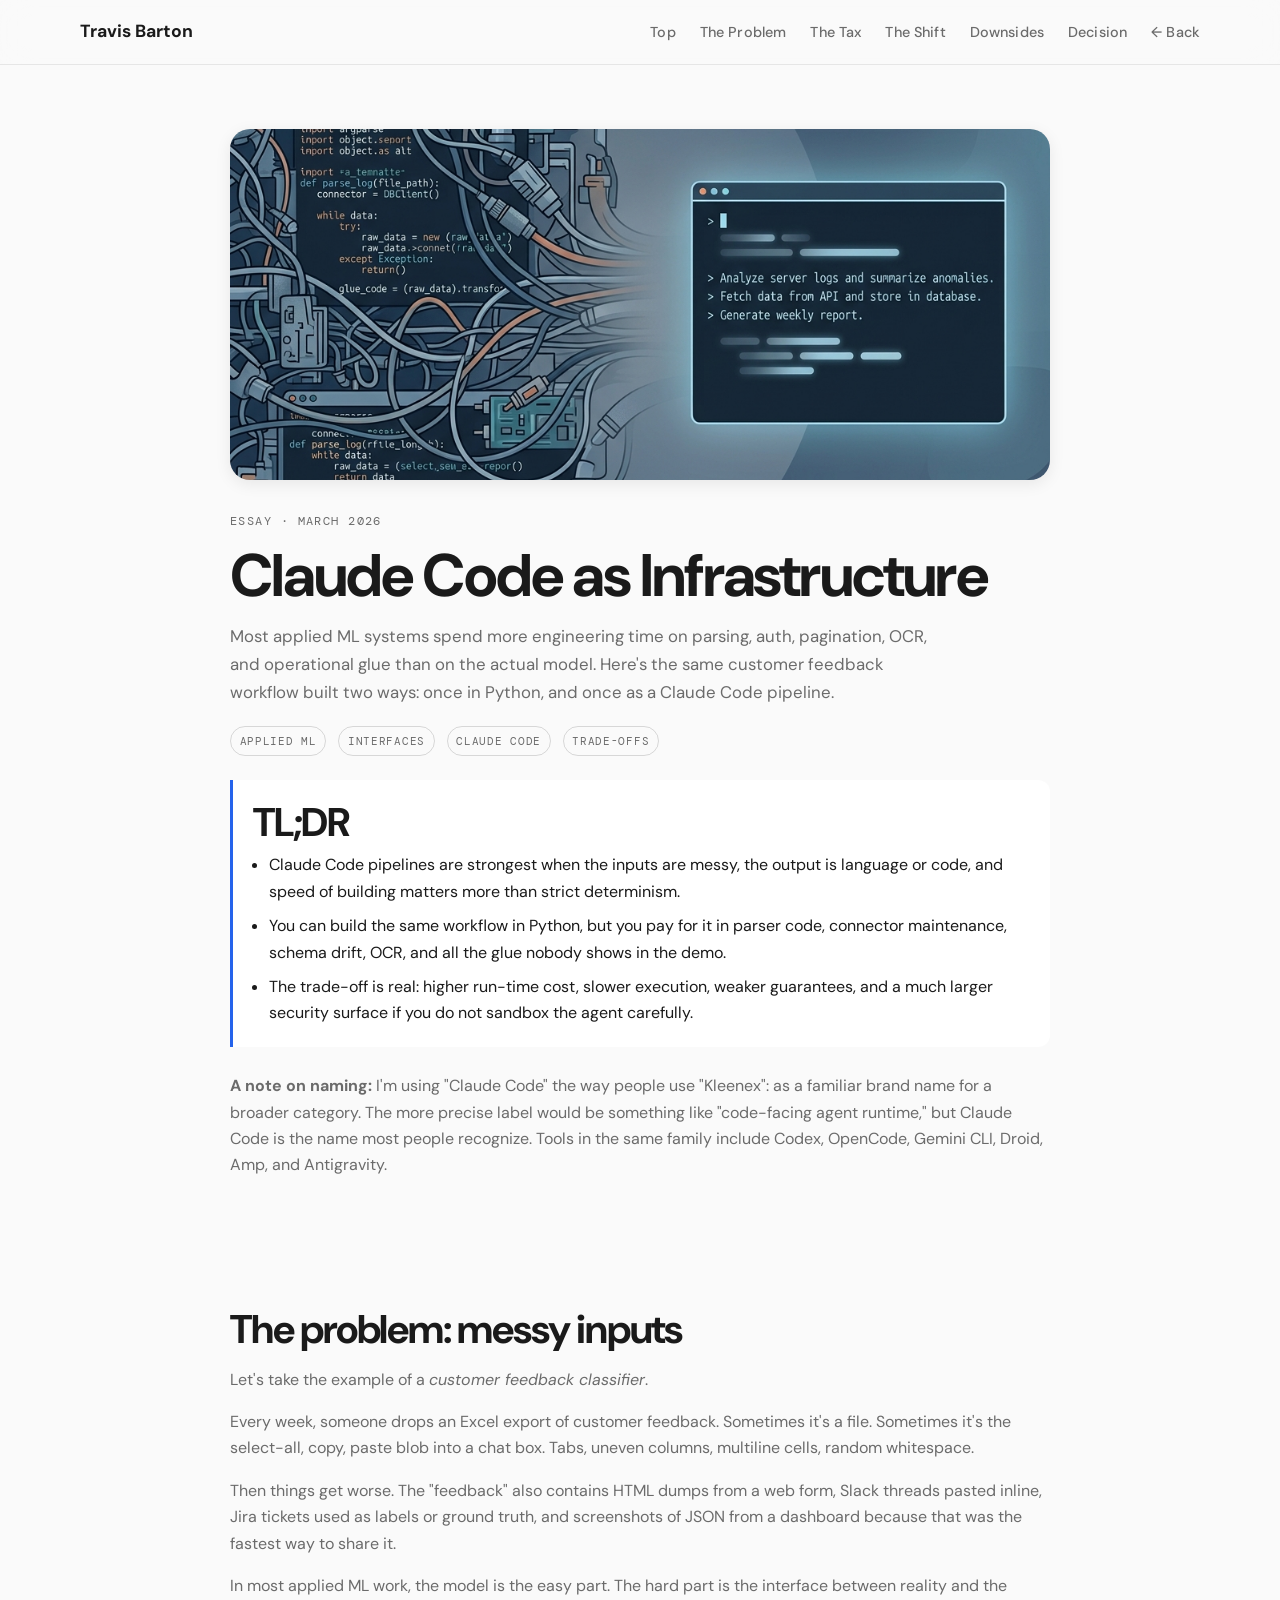
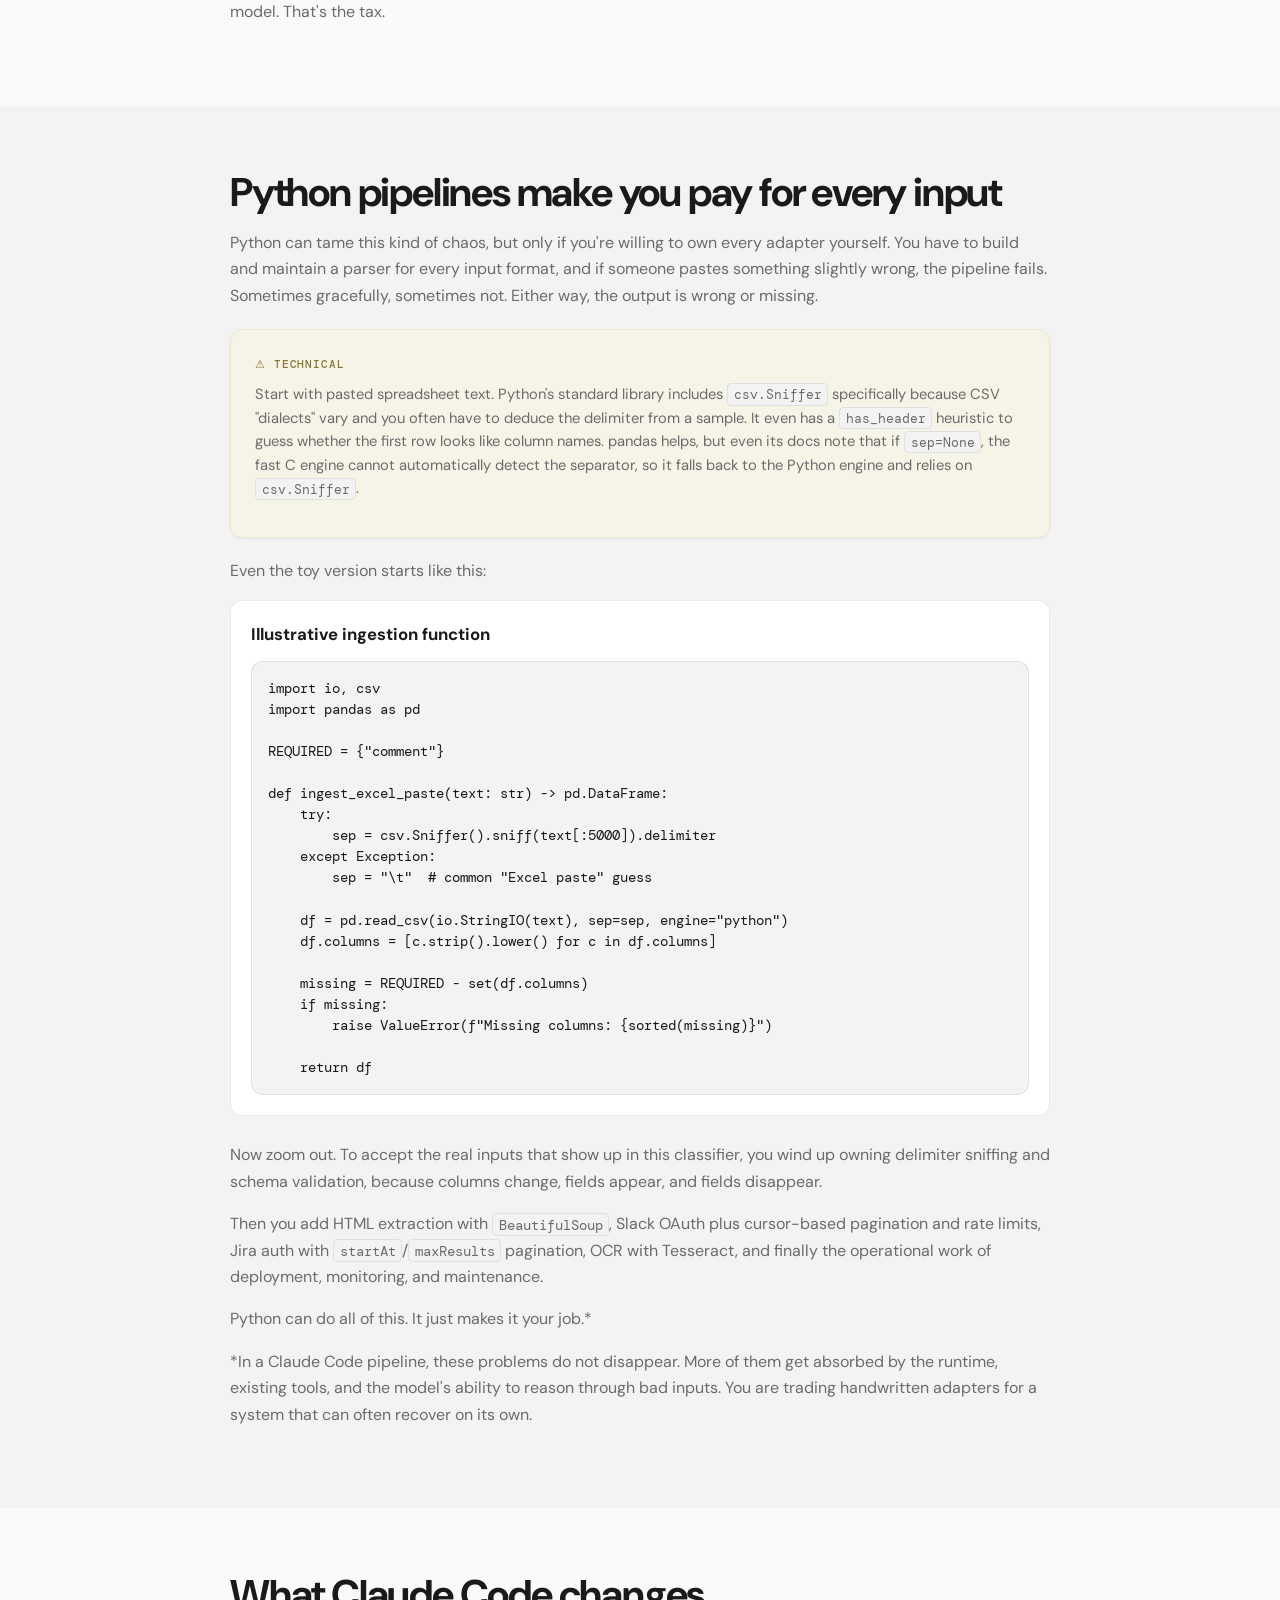
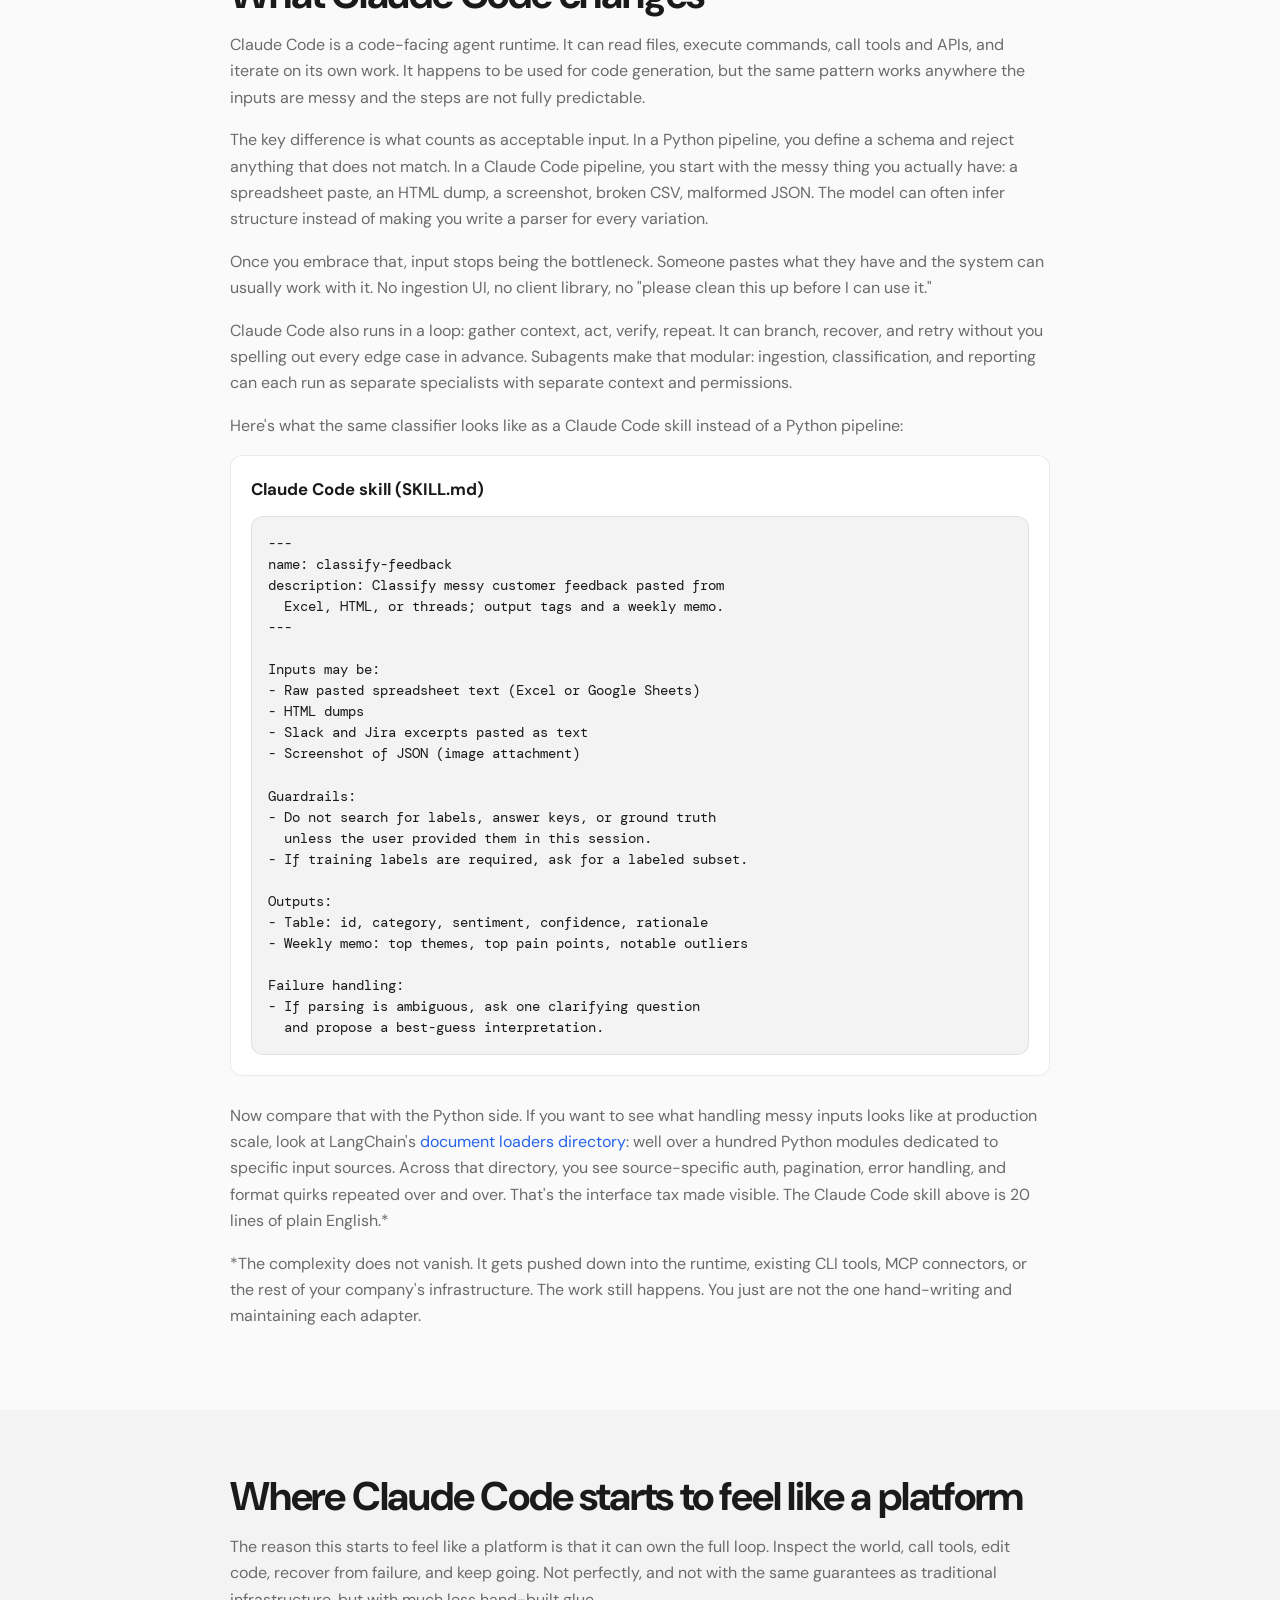
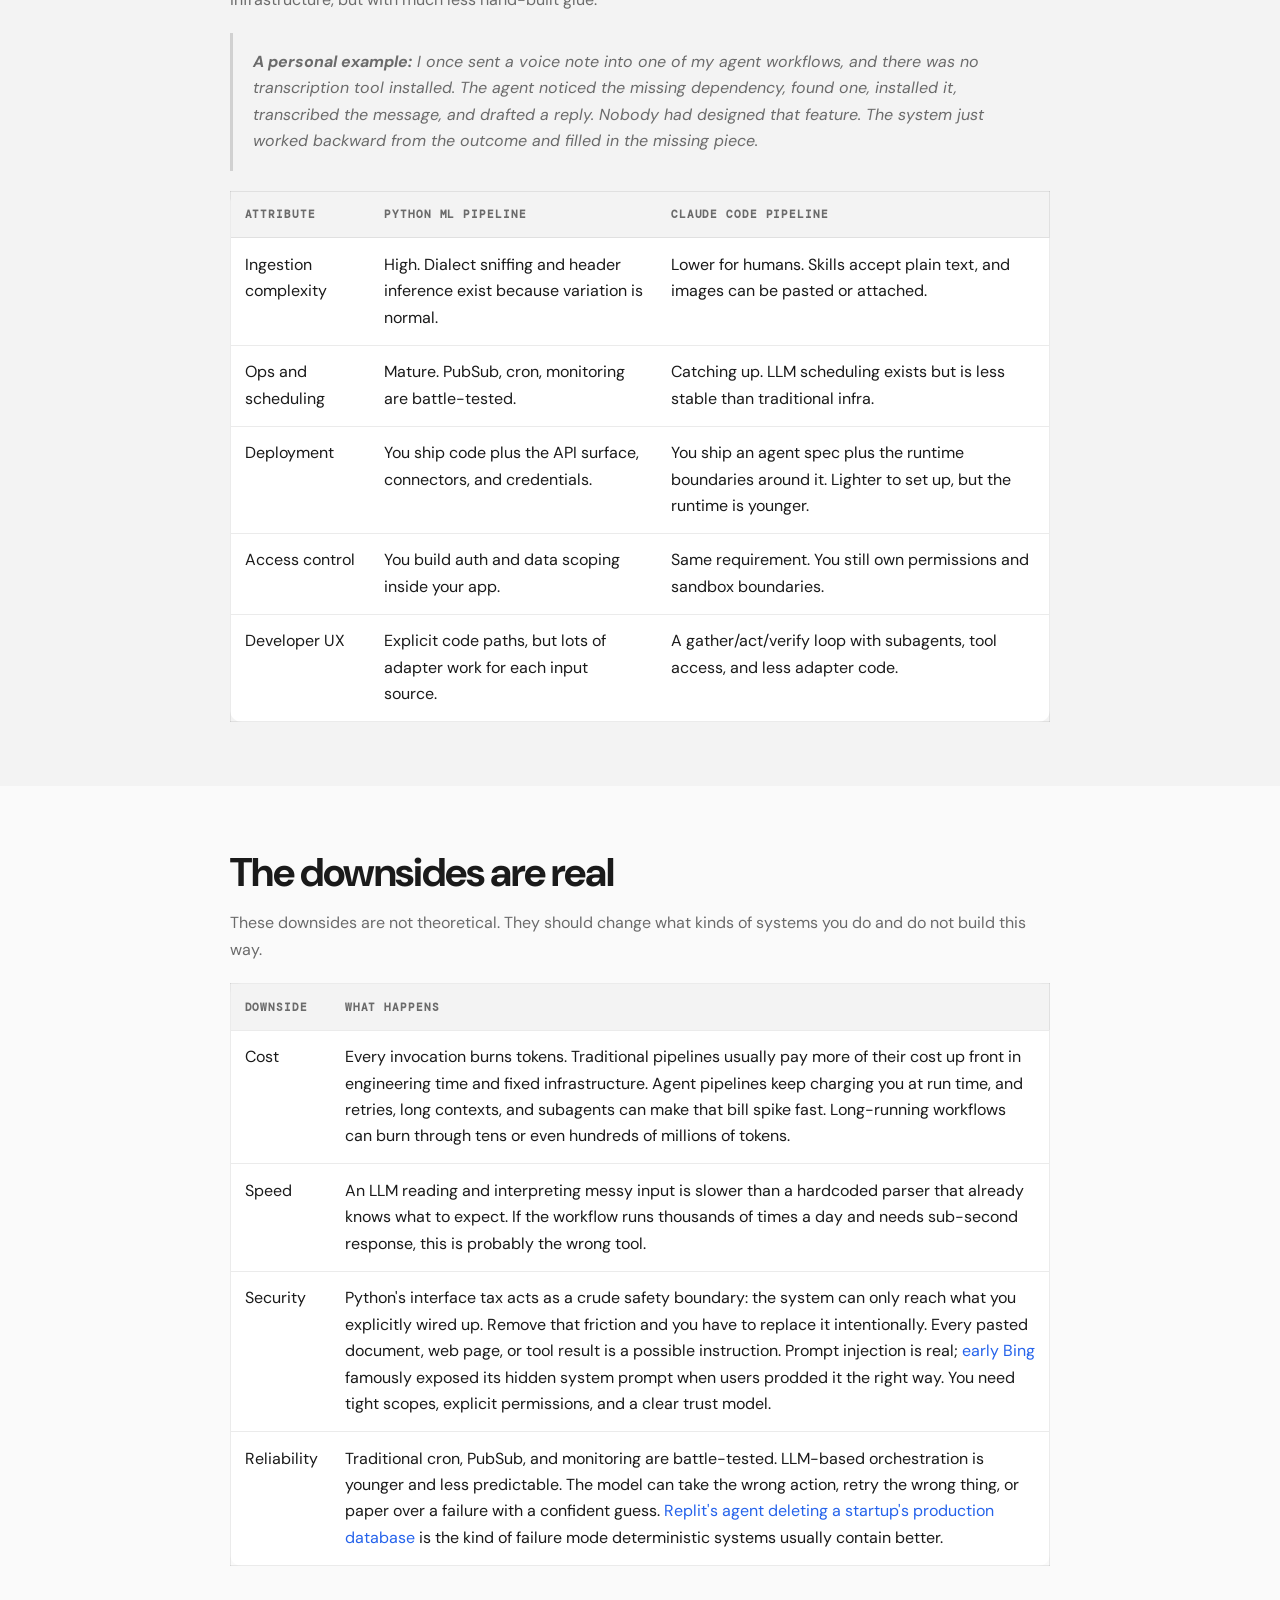
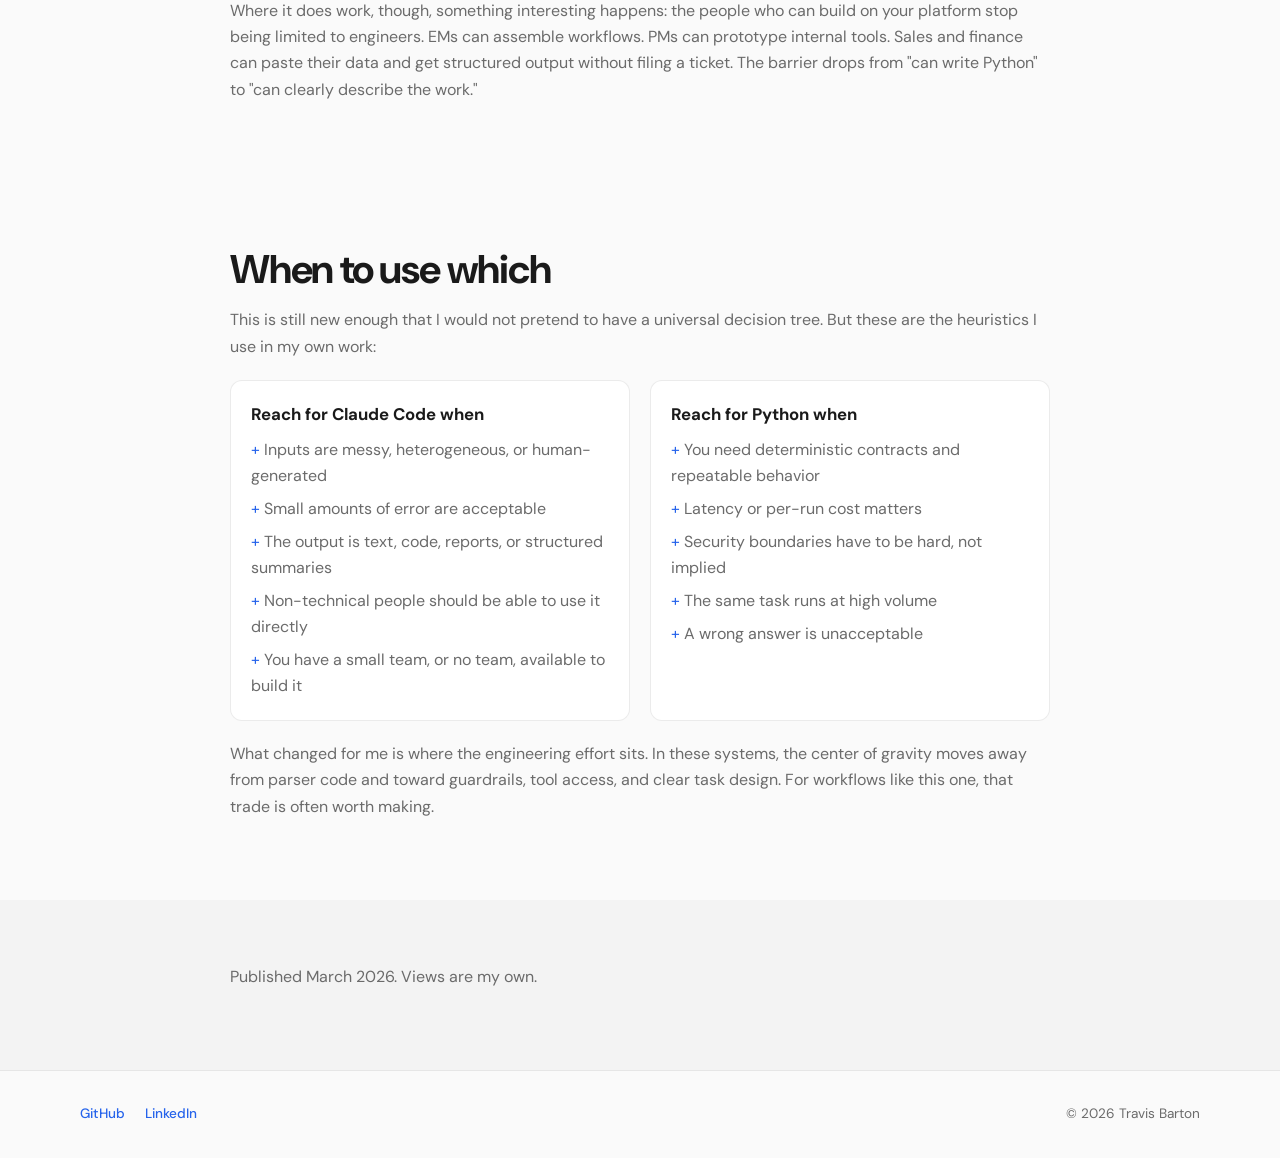
==== commit a444d800: "Add essay banner image, fix nav anchors, improve social meta" ====
--- a/friction-removal-agent-platforms.html
+++ b/friction-removal-agent-platforms.html
@@ -8,8 +8,8 @@
     <meta property="og:url" content="https://www.travisbarton.com/friction-removal-agent-platforms.html">
     <meta property="og:title" content="Claude Code as Infrastructure | Travis Barton">
     <meta property="og:description" content="Most applied ML systems spend more time on parsing, auth, and operational glue than on the model. This essay shows what changes when the same workflow is built in Python versus Claude Code.">
-    <meta property="og:image" content="https://www.travisbarton.com/favicon/android-chrome-512x512.png">
-    <meta name="twitter:card" content="summary">
+    <meta property="og:image" content="https://www.travisbarton.com/images/claude-infrastructure-cover.png">
+    <meta name="twitter:card" content="summary_large_image">
     <title>Claude Code as Infrastructure | Travis Barton</title>
     <link rel="apple-touch-icon" sizes="180x180" href="favicon/apple-touch-icon.png">
     <link rel="icon" type="image/png" sizes="32x32" href="favicon/favicon-32x32.png">
@@ -27,6 +27,7 @@
             <div class="nav-logo"><a href="index.html">Travis Barton</a></div>
             <ul class="nav-menu">
                 <li><a href="#top" class="nav-link">Top</a></li>
+                <li><a href="#problem" class="nav-link">The Problem</a></li>
                 <li><a href="#friction" class="nav-link">The Tax</a></li>
                 <li><a href="#platform" class="nav-link">The Shift</a></li>
                 <li><a href="#risks" class="nav-link">Downsides</a></li>
@@ -38,6 +39,7 @@
 
     <section id="top" class="section article-hero">
         <div class="container article-container">
+            <img src="images/claude-infrastructure-cover.png" alt="Claude Code as Infrastructure" class="article-hero-banner">
             <p class="article-kicker">Essay &middot; March 2026</p>
             <h1 class="article-title">Claude Code as Infrastructure</h1>
             <p class="article-subtitle">Most applied ML systems spend more engineering time on parsing, auth, pagination, OCR, and operational glue than on the actual model. Here's the same customer feedback workflow built two ways: once in Python, and once as a Claude Code pipeline.</p>
@@ -61,7 +63,7 @@
     </section>
 
     <!-- Friction Is the Feature -->
-    <section class="section article-section">
+    <section id="problem" class="section article-section">
         <div class="container article-container">
             <h2 class="article-heading">The problem: messy inputs</h2>
             <p>Let's take the example of a <em>customer feedback classifier</em>.</p>
--- a/styles.css
+++ b/styles.css
@@ -97,6 +97,8 @@
 
 .section--alt {
     background: var(--bg-alt);
+    border-top: 1px solid var(--border);
+    border-bottom: 1px solid var(--border);
 }
 
 /* ---- Header ---- */
@@ -700,6 +702,15 @@
     box-shadow: var(--shadow-md);
 }
 
+.essay-cover {
+    width: calc(100% + 4.5rem);
+    margin: -2.25rem -2.25rem 2rem -2.25rem;
+    border-radius: calc(var(--radius-lg) - 1px) calc(var(--radius-lg) - 1px) 0 0;
+    object-fit: cover;
+    aspect-ratio: 21 / 9;
+    display: block;
+}
+
 .essay-card__meta {
     font-family: var(--mono);
     font-size: 0.75rem;
@@ -933,11 +944,27 @@
     }
 
     .bird-grid {
-        grid-template-columns: 1fr;
+        display: flex;
+        overflow-x: auto;
+        scroll-snap-type: x mandatory;
+        gap: 1rem;
+        padding-bottom: 1rem;
+        -webkit-overflow-scrolling: touch;
+        scrollbar-width: none; /* Firefox */
+    }
+
+    .bird-grid::-webkit-scrollbar {
+        display: none; /* Safari and Chrome */
+    }
+
+    .bird-card {
+        flex: 0 0 85%;
+        scroll-snap-align: center;
     }
 
     .bird-card--wide {
-        grid-column: span 1;
+        grid-column: auto;
+        flex: 0 0 85%;
     }
 
     .bird-card--wide img {
@@ -945,7 +972,22 @@
     }
 
     .nail-grid {
-        grid-template-columns: 1fr;
+        display: flex;
+        overflow-x: auto;
+        scroll-snap-type: x mandatory;
+        gap: 1rem;
+        padding-bottom: 1rem;
+        -webkit-overflow-scrolling: touch;
+        scrollbar-width: none; /* Firefox */
+    }
+
+    .nail-grid::-webkit-scrollbar {
+        display: none; /* Safari and Chrome */
+    }
+    
+    .nail-card {
+        flex: 0 0 85%;
+        scroll-snap-align: center;
     }
 
     .essay-card {
@@ -1082,6 +1124,16 @@
     padding-top: 5rem;
 }
 
+.article-hero-banner {
+    width: 100%;
+    border-radius: var(--radius-lg);
+    object-fit: cover;
+    aspect-ratio: 21 / 9;
+    display: block;
+    margin-bottom: 2rem;
+    box-shadow: var(--shadow-md);
+}
+
 .article-kicker {
     font-family: var(--mono);
     font-size: 0.75rem;
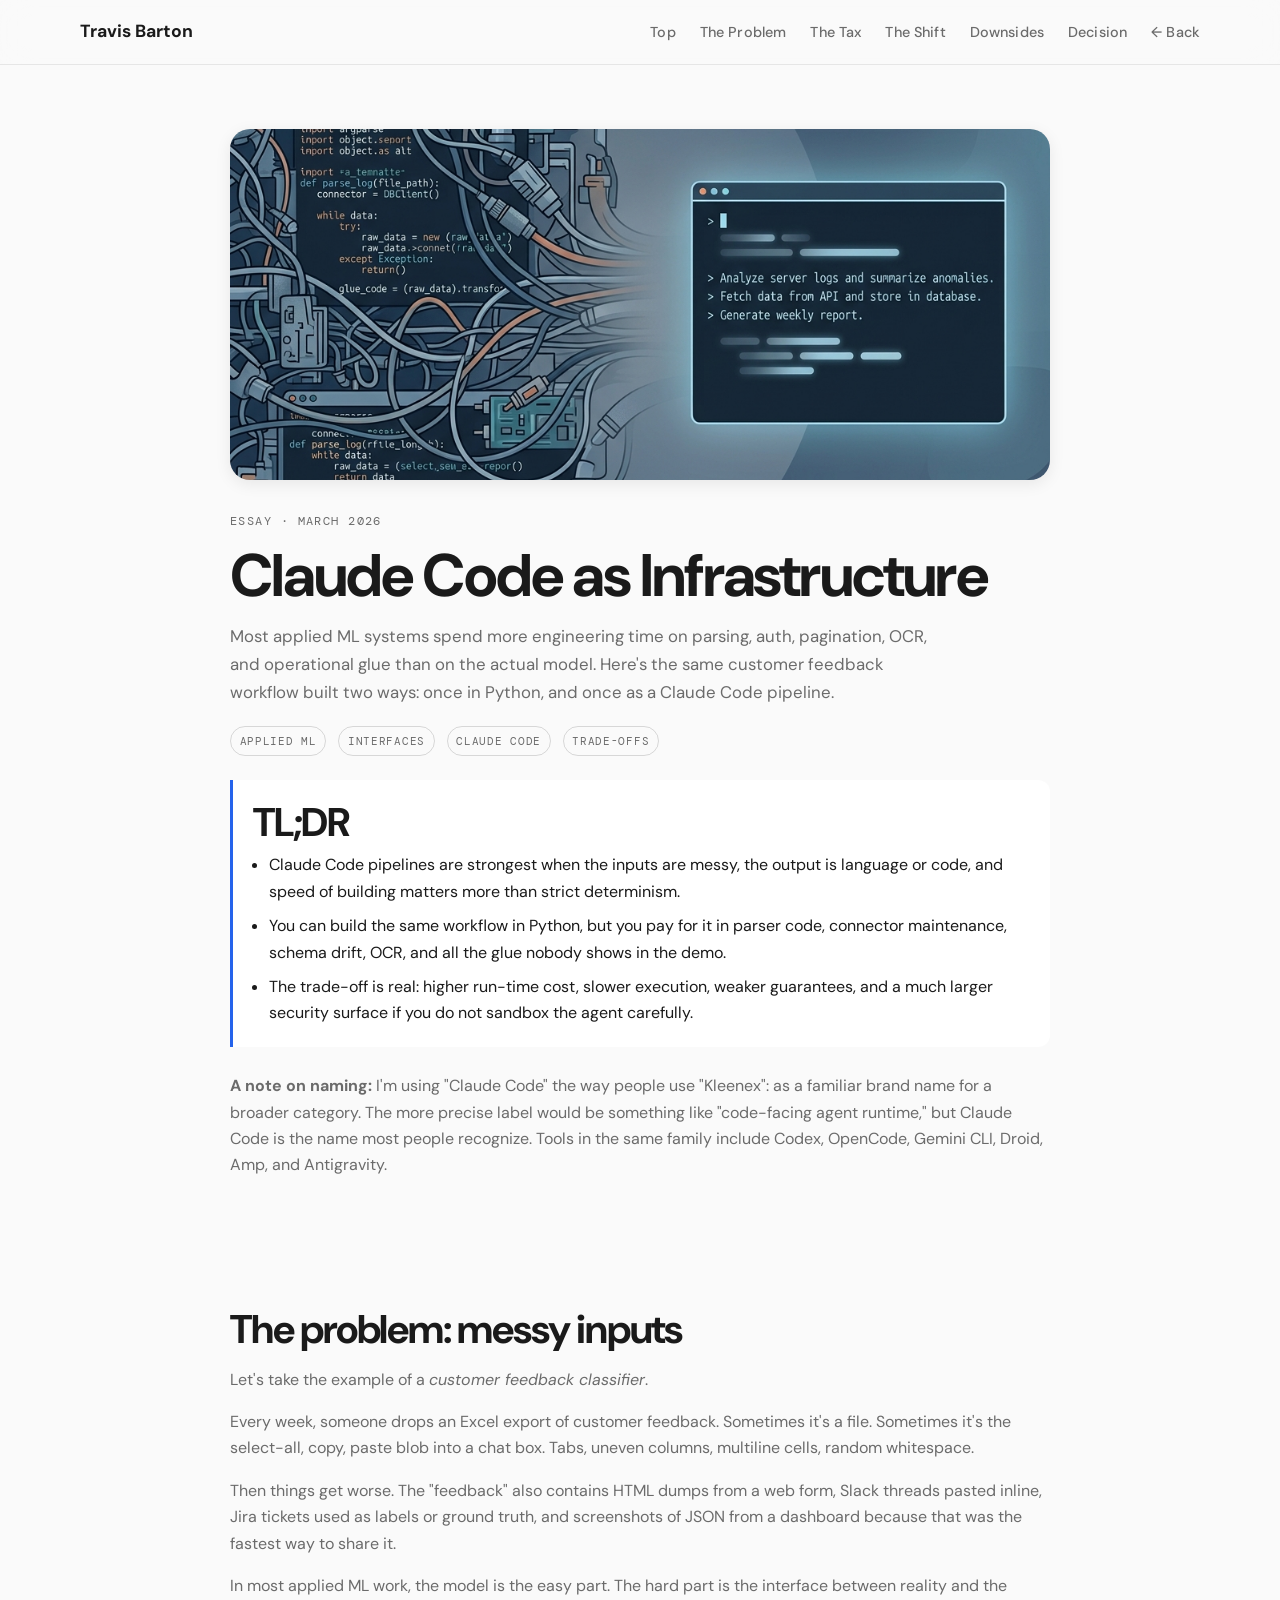
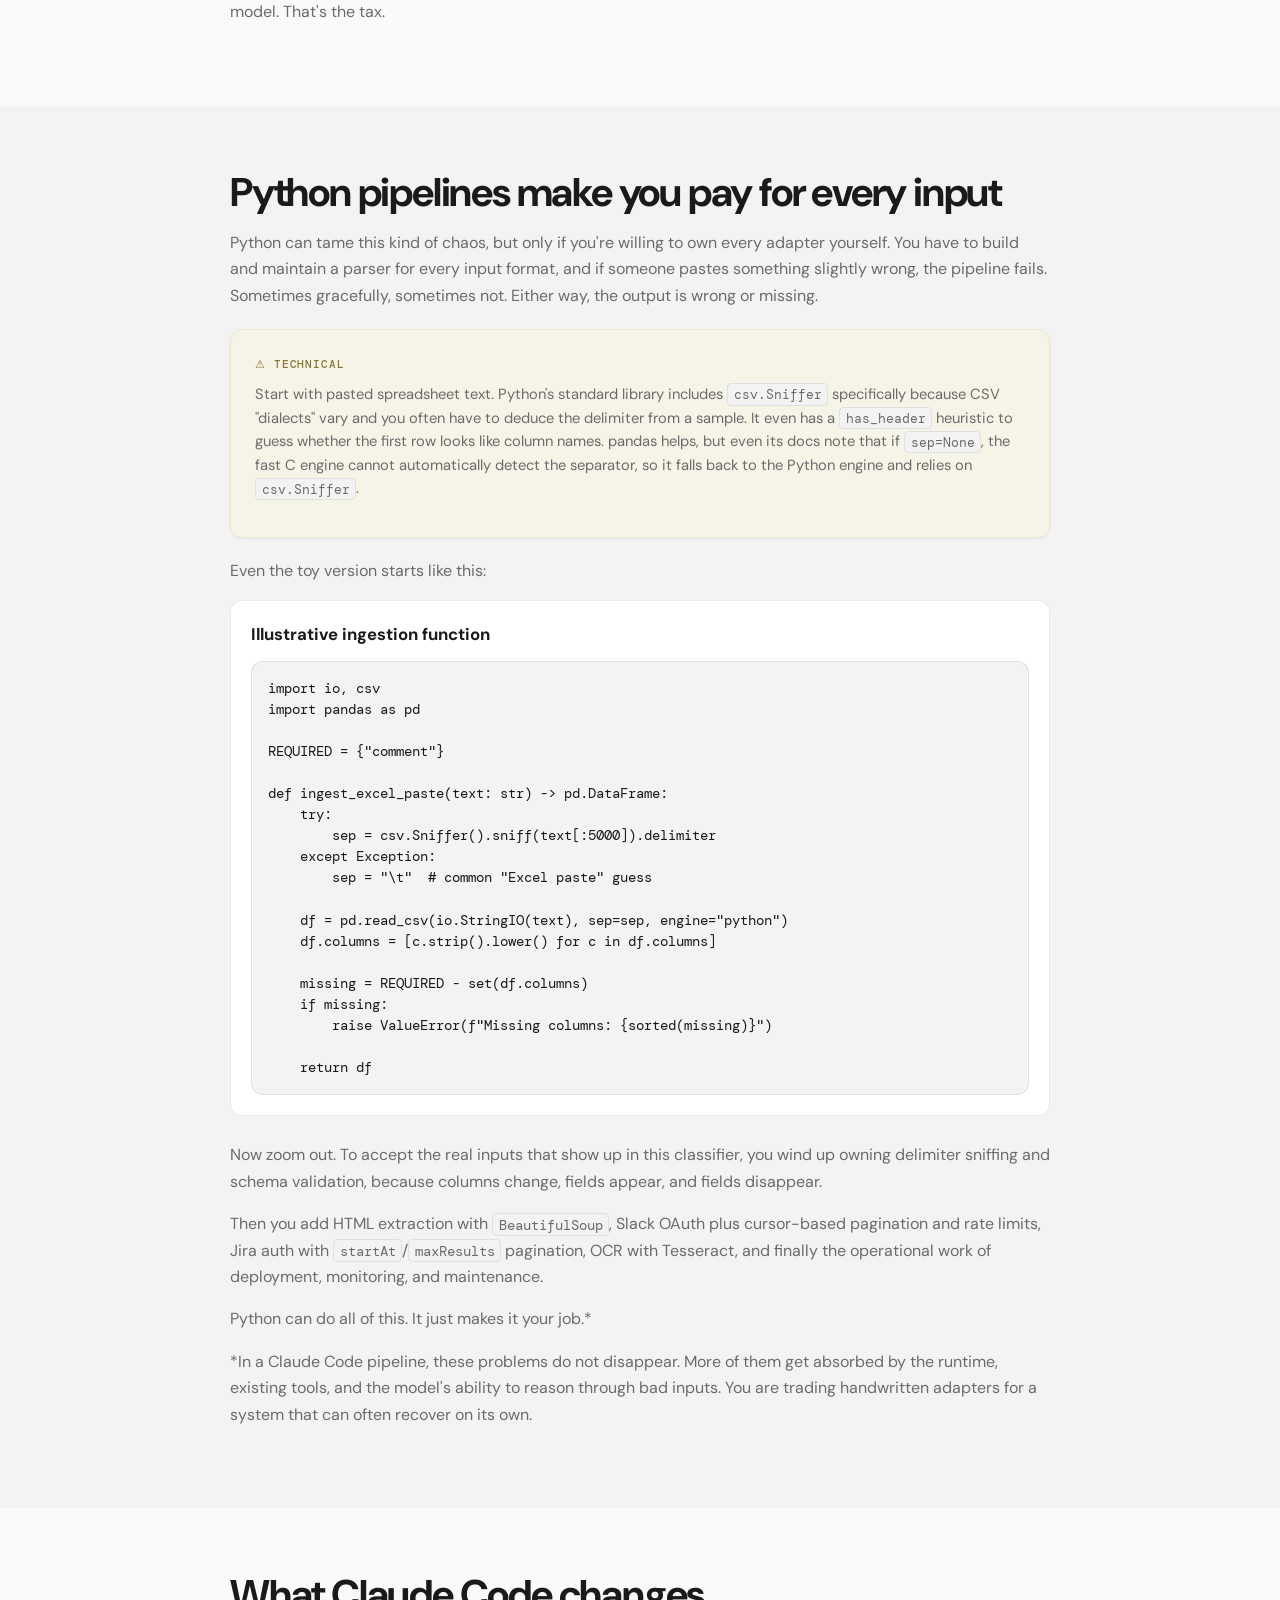
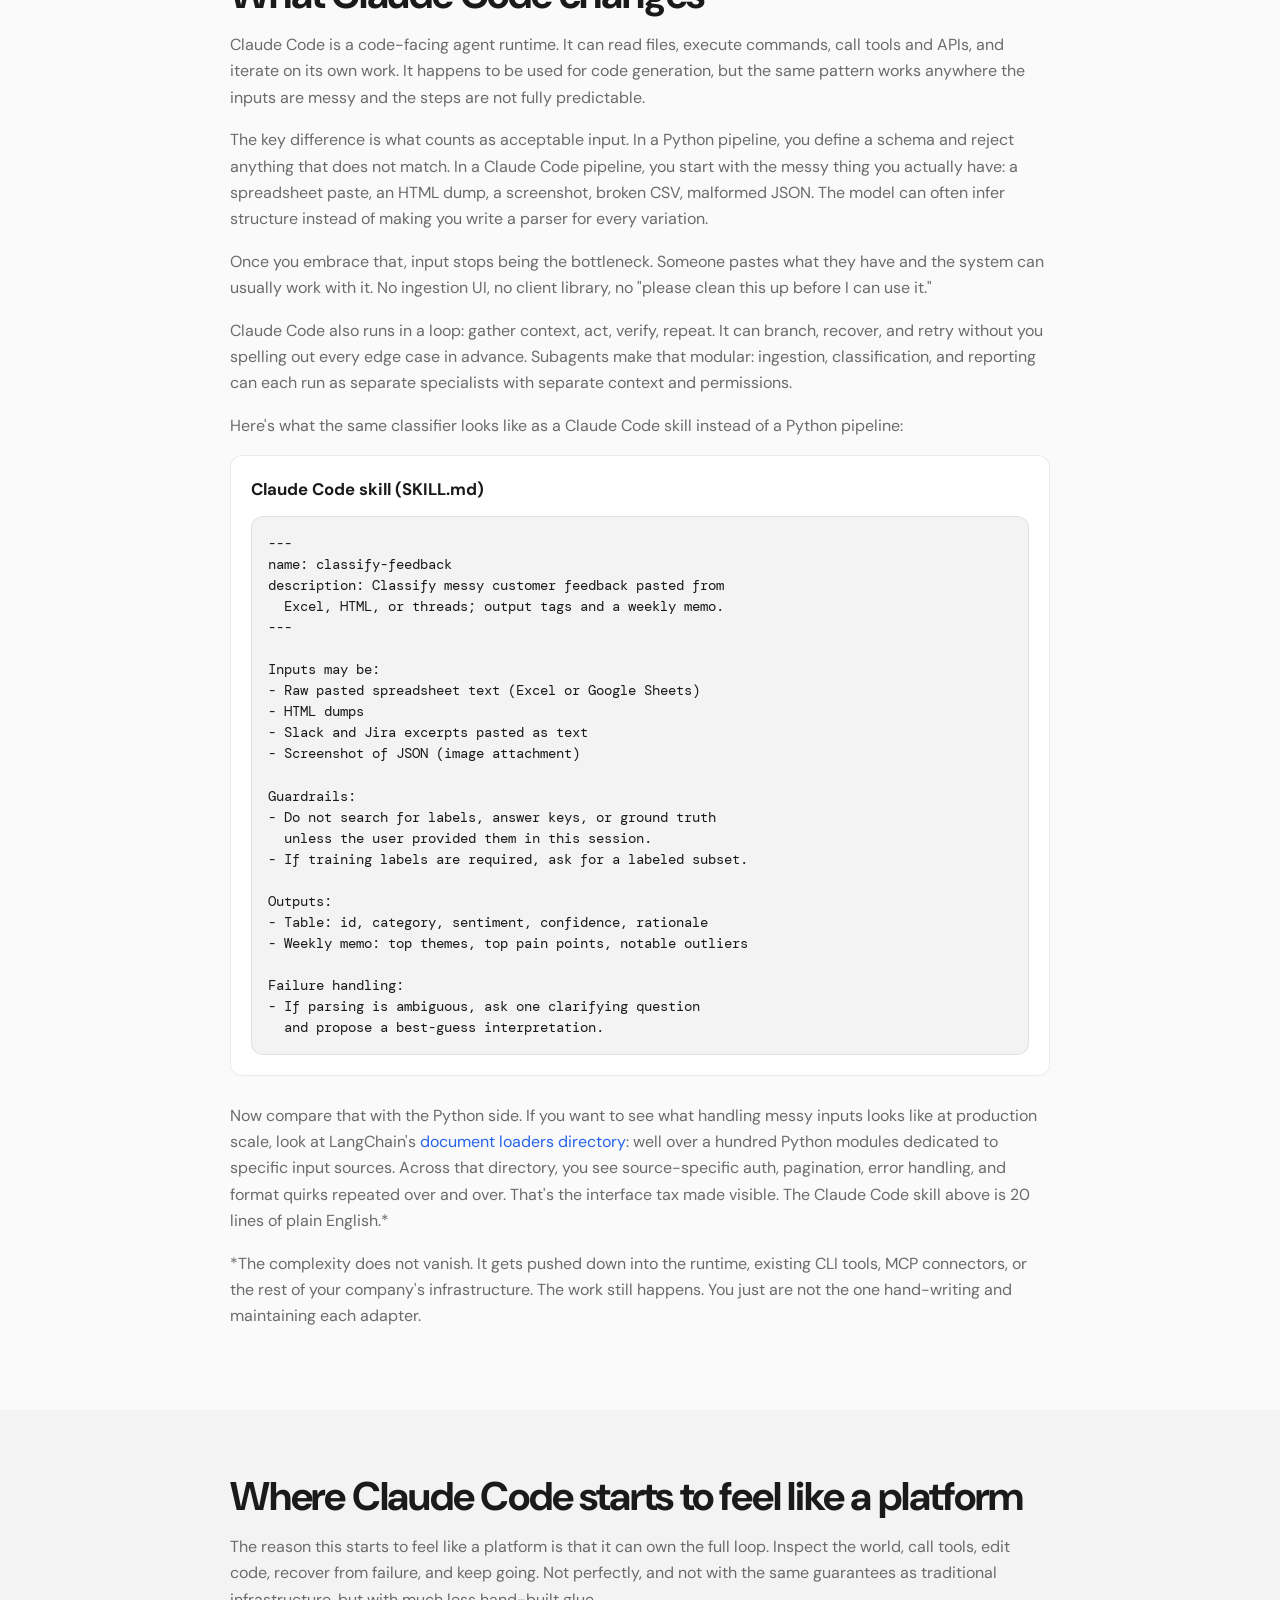
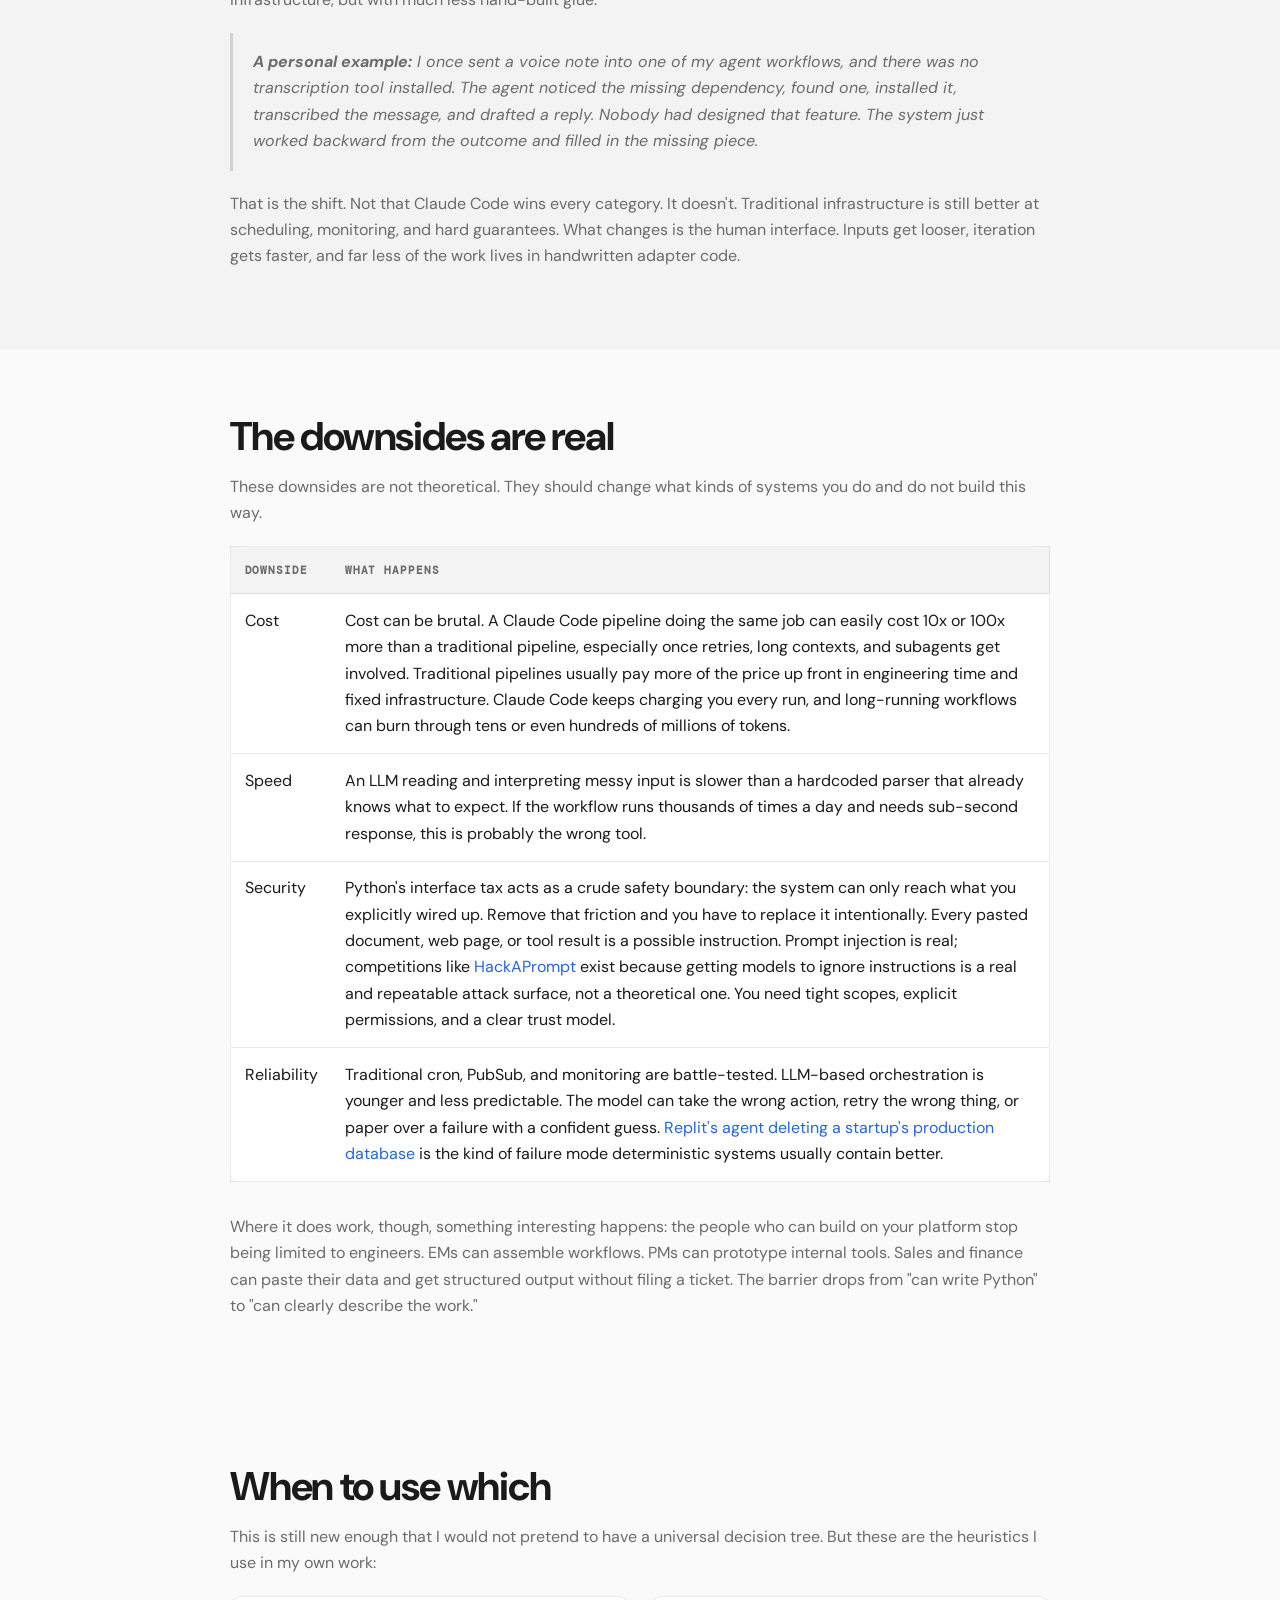
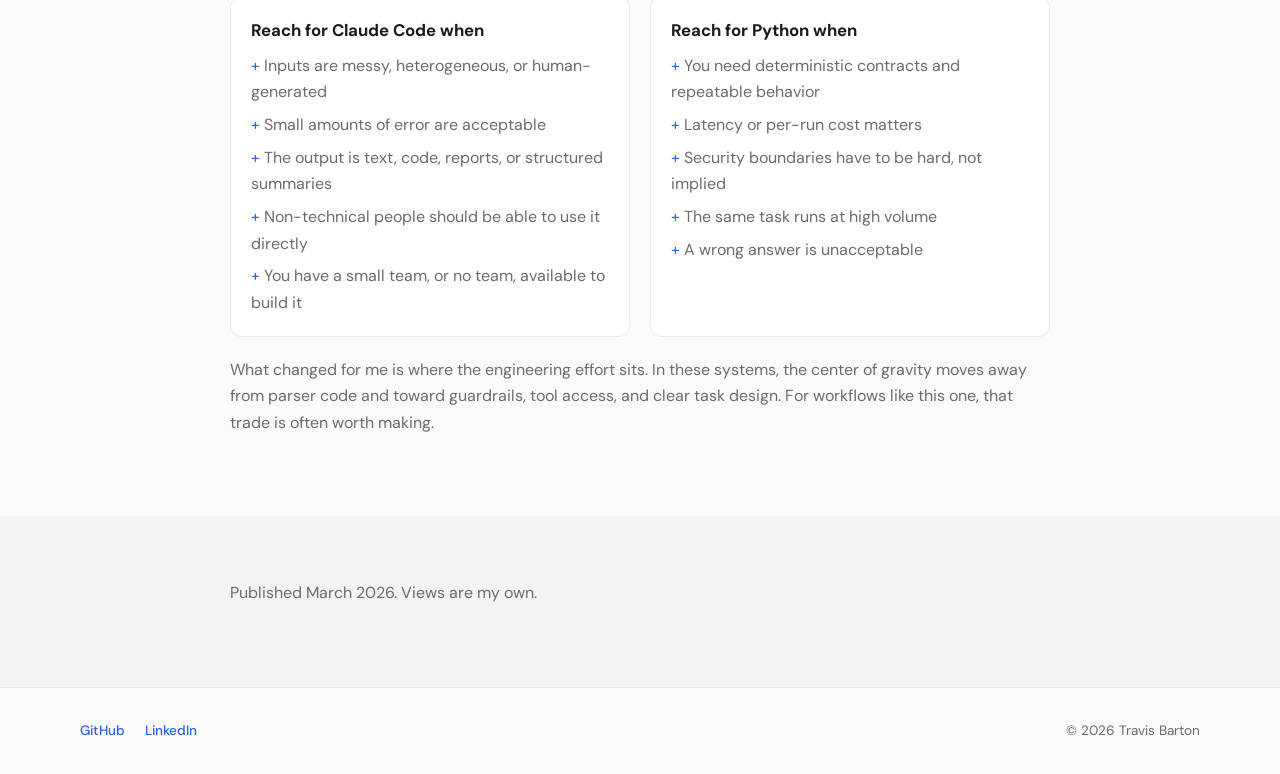
==== commit d71f1630: "Sync essay fixes and add markdown source Apply the agreed essay edits to the live HTML and add a mar" ====
--- a/friction-removal-agent-platforms.html
+++ b/friction-removal-agent-platforms.html
@@ -162,44 +162,7 @@
             <h2 class="article-heading">Where Claude Code starts to feel like a platform</h2>
             <p>The reason this starts to feel like a platform is that it can own the full loop. Inspect the world, call tools, edit code, recover from failure, and keep going. Not perfectly, and not with the same guarantees as traditional infrastructure, but with much less hand-built glue.</p>
             <blockquote><strong>A personal example:</strong> I once sent a voice note into one of my agent workflows, and there was no transcription tool installed. The agent noticed the missing dependency, found one, installed it, transcribed the message, and drafted a reply. Nobody had designed that feature. The system just worked backward from the outcome and filled in the missing piece.</blockquote>
-            <div class="article-table">
-                <table>
-                    <thead>
-                        <tr>
-                            <th>Attribute</th>
-                            <th>Python ML pipeline</th>
-                            <th>Claude Code pipeline</th>
-                        </tr>
-                    </thead>
-                    <tbody>
-                        <tr>
-                            <td>Ingestion complexity</td>
-                            <td>High. Dialect sniffing and header inference exist because variation is normal.</td>
-                            <td>Lower for humans. Skills accept plain text, and images can be pasted or attached.</td>
-                        </tr>
-                        <tr>
-                            <td>Ops and scheduling</td>
-                            <td>Mature. PubSub, cron, monitoring are battle-tested.</td>
-                            <td>Catching up. LLM scheduling exists but is less stable than traditional infra.</td>
-                        </tr>
-                        <tr>
-                            <td>Deployment</td>
-                            <td>You ship code plus the API surface, connectors, and credentials.</td>
-                            <td>You ship an agent spec plus the runtime boundaries around it. Lighter to set up, but the runtime is younger.</td>
-                        </tr>
-                        <tr>
-                            <td>Access control</td>
-                            <td>You build auth and data scoping inside your app.</td>
-                            <td>Same requirement. You still own permissions and sandbox boundaries.</td>
-                        </tr>
-                        <tr>
-                            <td>Developer UX</td>
-                            <td>Explicit code paths, but lots of adapter work for each input source.</td>
-                            <td>A gather/act/verify loop with subagents, tool access, and less adapter code.</td>
-                        </tr>
-                    </tbody>
-                </table>
-            </div>
+            <p>That is the shift. Not that Claude Code wins every category. It doesn't. Traditional infrastructure is still better at scheduling, monitoring, and hard guarantees. What changes is the human interface. Inputs get looser, iteration gets faster, and far less of the work lives in handwritten adapter code.</p>
         </div>
     </section>
 
@@ -219,7 +182,7 @@
                     <tbody>
                         <tr>
                             <td>Cost</td>
-                            <td>Every invocation burns tokens. Traditional pipelines usually pay more of their cost up front in engineering time and fixed infrastructure. Agent pipelines keep charging you at run time, and retries, long contexts, and subagents can make that bill spike fast. Long-running workflows can burn through tens or even hundreds of millions of tokens.</td>
+                            <td>Cost can be brutal. A Claude Code pipeline doing the same job can easily cost 10x or 100x more than a traditional pipeline, especially once retries, long contexts, and subagents get involved. Traditional pipelines usually pay more of the price up front in engineering time and fixed infrastructure. Claude Code keeps charging you every run, and long-running workflows can burn through tens or even hundreds of millions of tokens.</td>
                         </tr>
                         <tr>
                             <td>Speed</td>
@@ -227,7 +190,7 @@
                         </tr>
                         <tr>
                             <td>Security</td>
-                            <td>Python's interface tax acts as a crude safety boundary: the system can only reach what you explicitly wired up. Remove that friction and you have to replace it intentionally. Every pasted document, web page, or tool result is a possible instruction. Prompt injection is real; <a href="https://arstechnica.com/information-technology/2023/02/ai-powered-bing-chat-spills-its-secrets-via-prompt-injection-attack/" target="_blank" rel="noopener noreferrer">early Bing</a> famously exposed its hidden system prompt when users prodded it the right way. You need tight scopes, explicit permissions, and a clear trust model.</td>
+                            <td>Python's interface tax acts as a crude safety boundary: the system can only reach what you explicitly wired up. Remove that friction and you have to replace it intentionally. Every pasted document, web page, or tool result is a possible instruction. Prompt injection is real; competitions like <a href="https://www.hackaprompt.com/" target="_blank" rel="noopener noreferrer">HackAPrompt</a> exist because getting models to ignore instructions is a real and repeatable attack surface, not a theoretical one. You need tight scopes, explicit permissions, and a clear trust model.</td>
                         </tr>
                         <tr>
                             <td>Reliability</td>
--- a/styles.css
+++ b/styles.css
@@ -687,14 +687,30 @@
 
 /* ---- Essay Card ---- */
 
+.essay-card-link {
+    text-decoration: none;
+    color: inherit;
+    display: block;
+    max-width: 700px;
+    cursor: pointer;
+}
+
+.essay-card-link:hover {
+    color: inherit;
+}
+
 .essay-card {
     background: var(--surface);
     border: 1px solid var(--border);
     border-radius: var(--radius-lg);
-    padding: 2.25rem;
+    padding: 0;
     box-shadow: var(--shadow-sm);
-    max-width: 700px;
+    overflow: hidden;
     transition: transform var(--transition), box-shadow var(--transition);
+}
+
+.essay-card__body {
+    padding: 2rem 2.25rem 2.25rem;
 }
 
 .essay-card:hover {
@@ -703,9 +719,7 @@
 }
 
 .essay-cover {
-    width: calc(100% + 4.5rem);
-    margin: -2.25rem -2.25rem 2rem -2.25rem;
-    border-radius: calc(var(--radius-lg) - 1px) calc(var(--radius-lg) - 1px) 0 0;
+    width: 100%;
     object-fit: cover;
     aspect-ratio: 21 / 9;
     display: block;
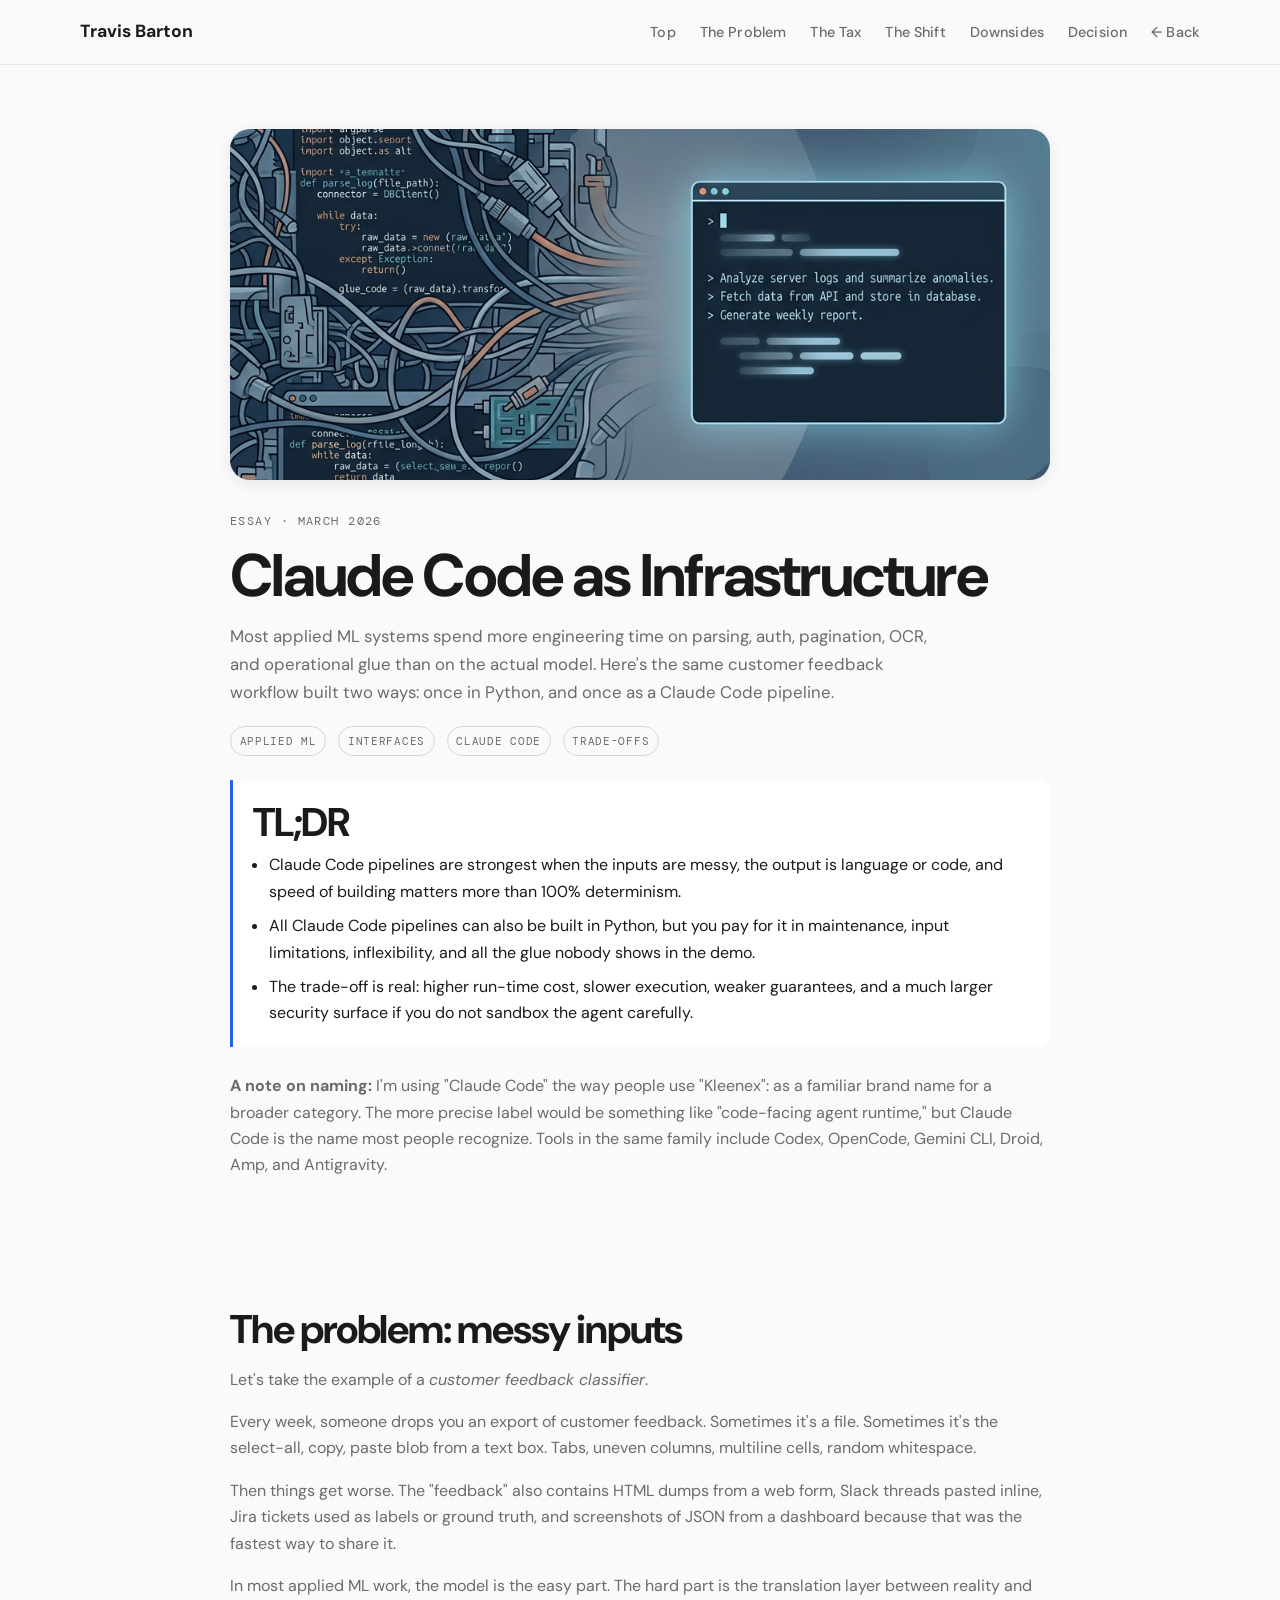
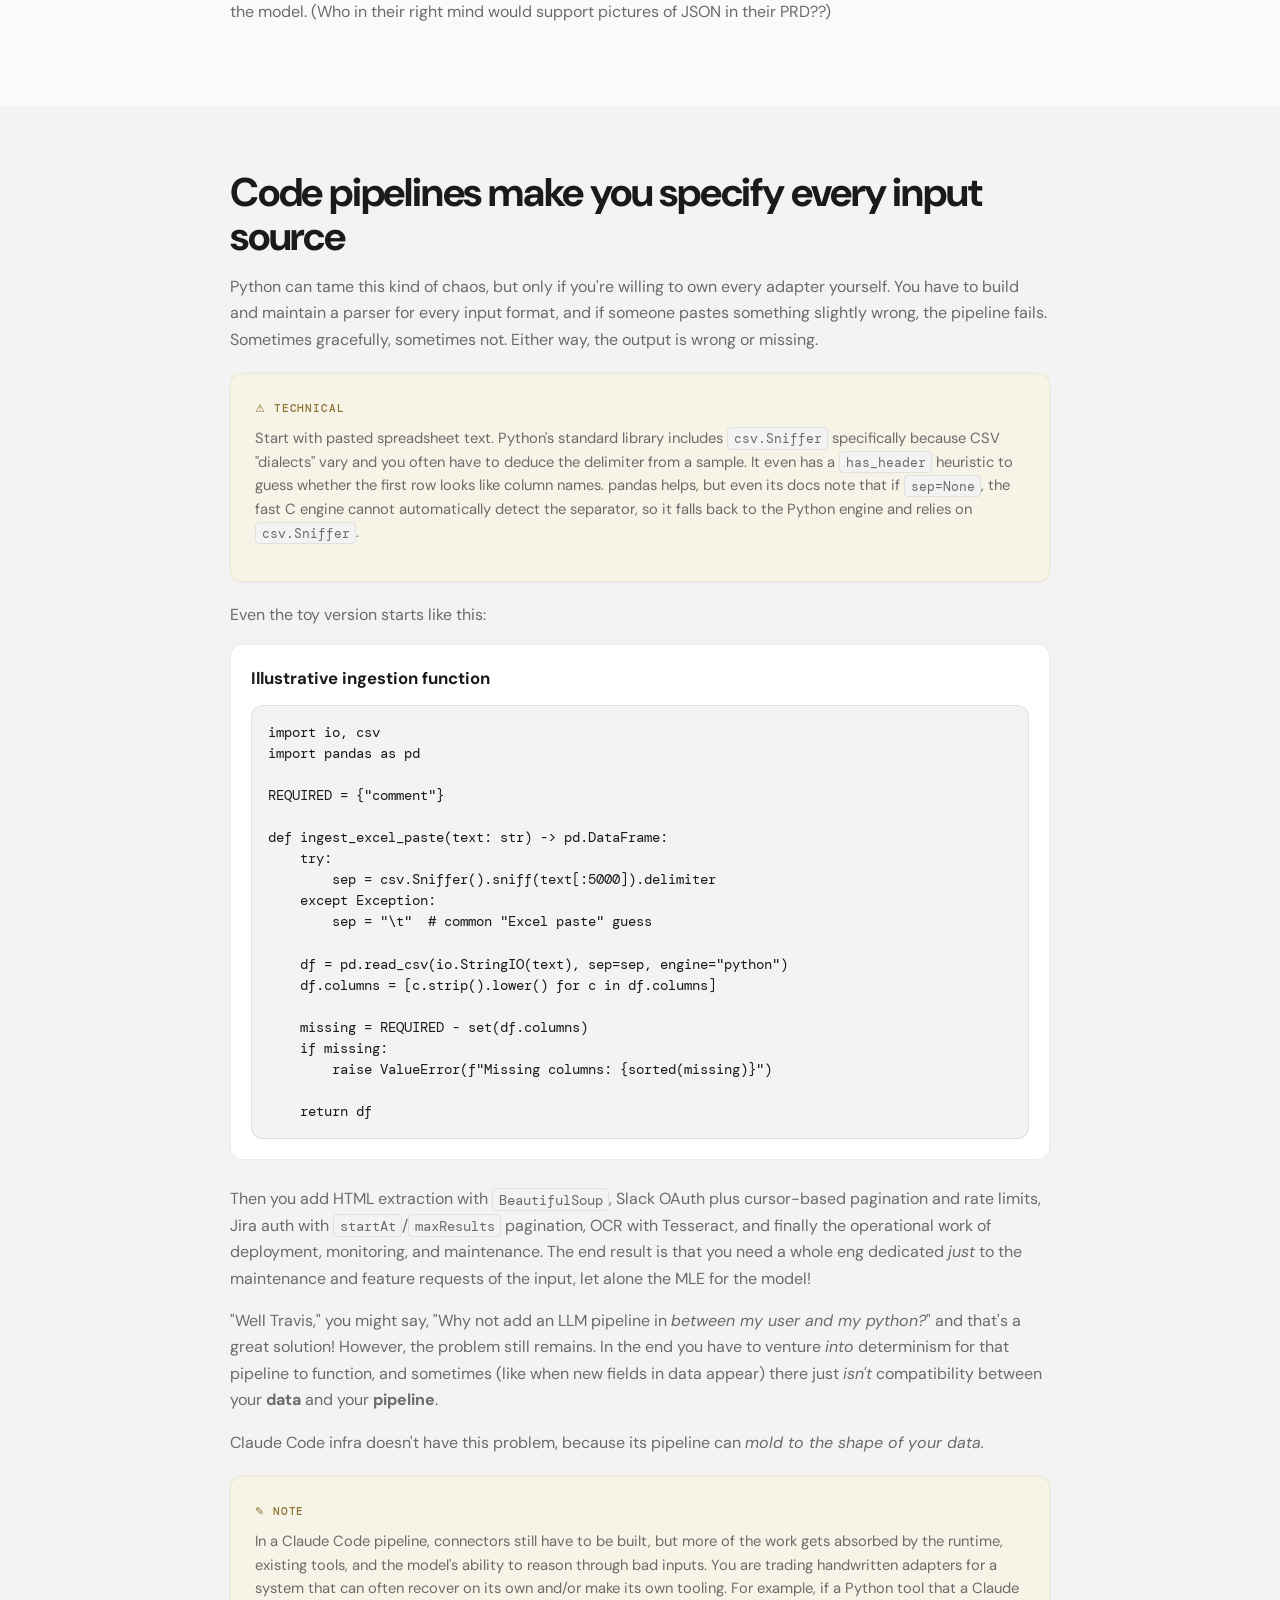
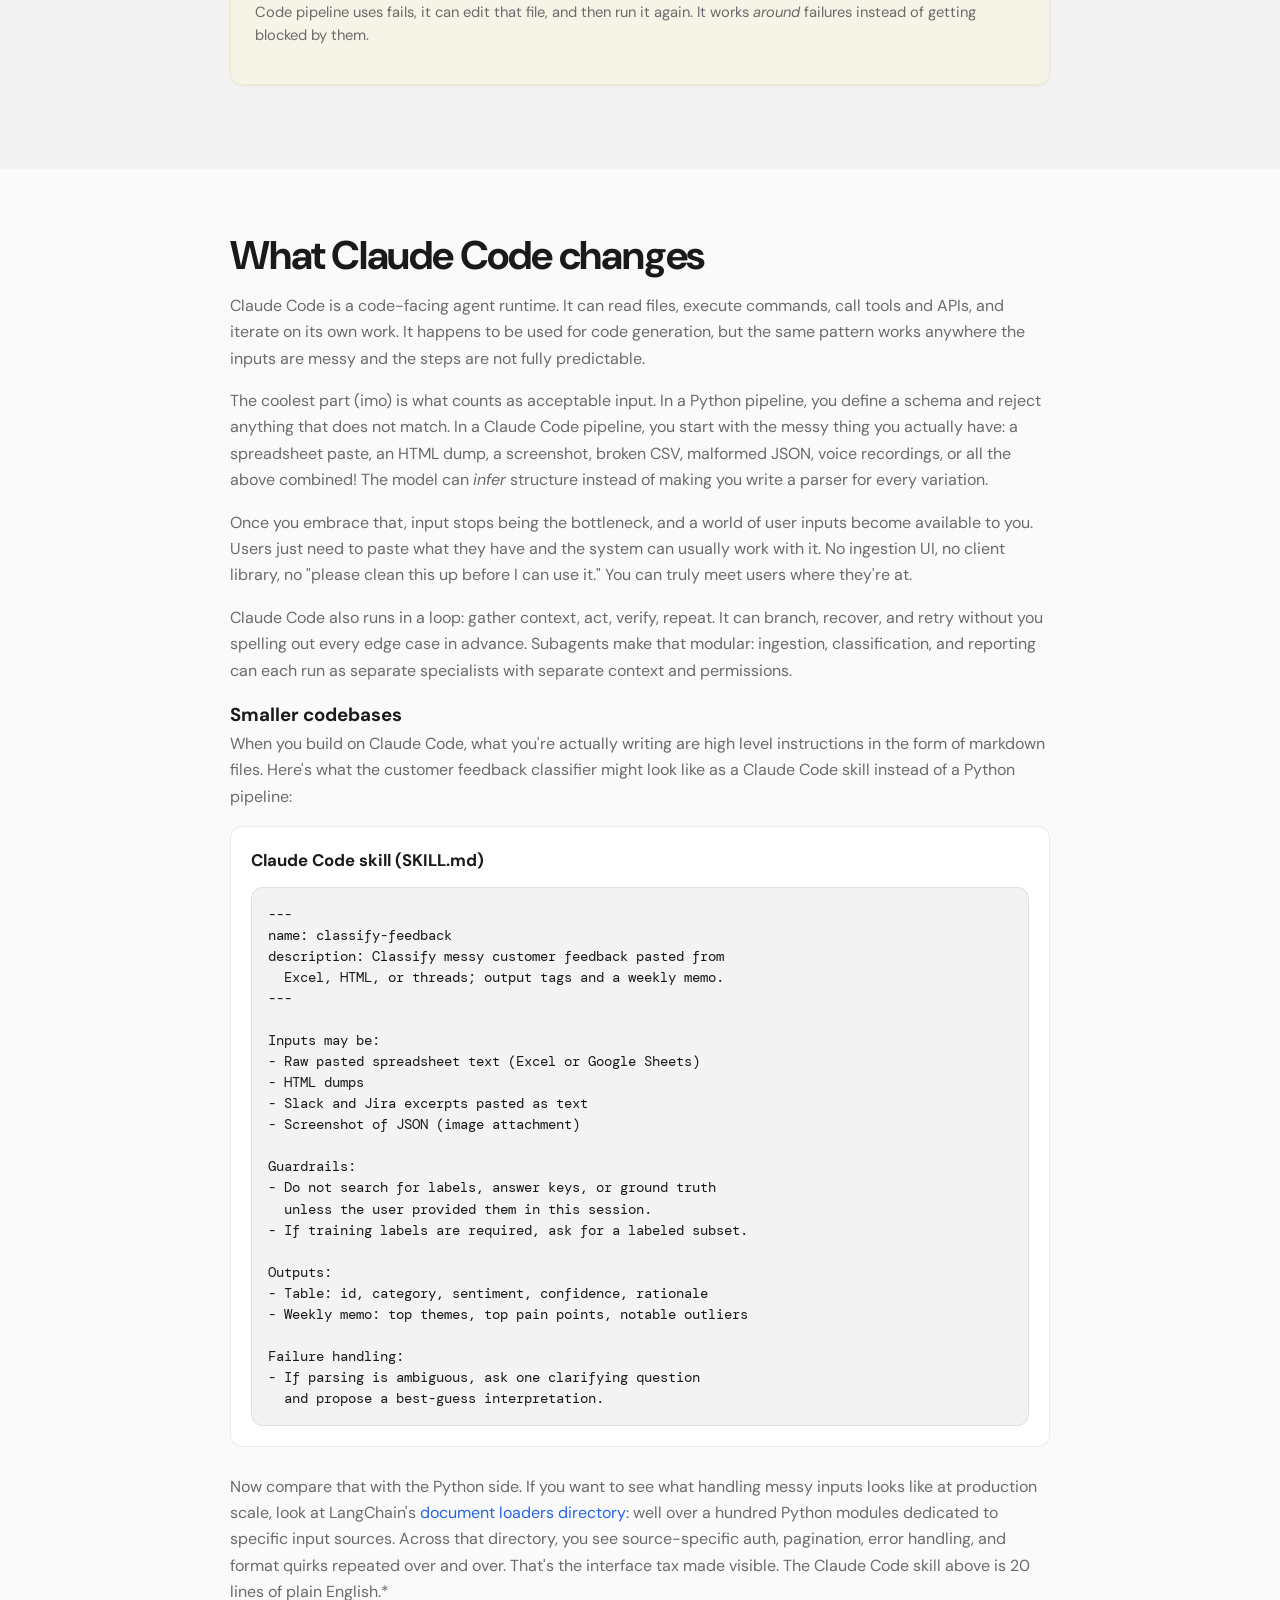
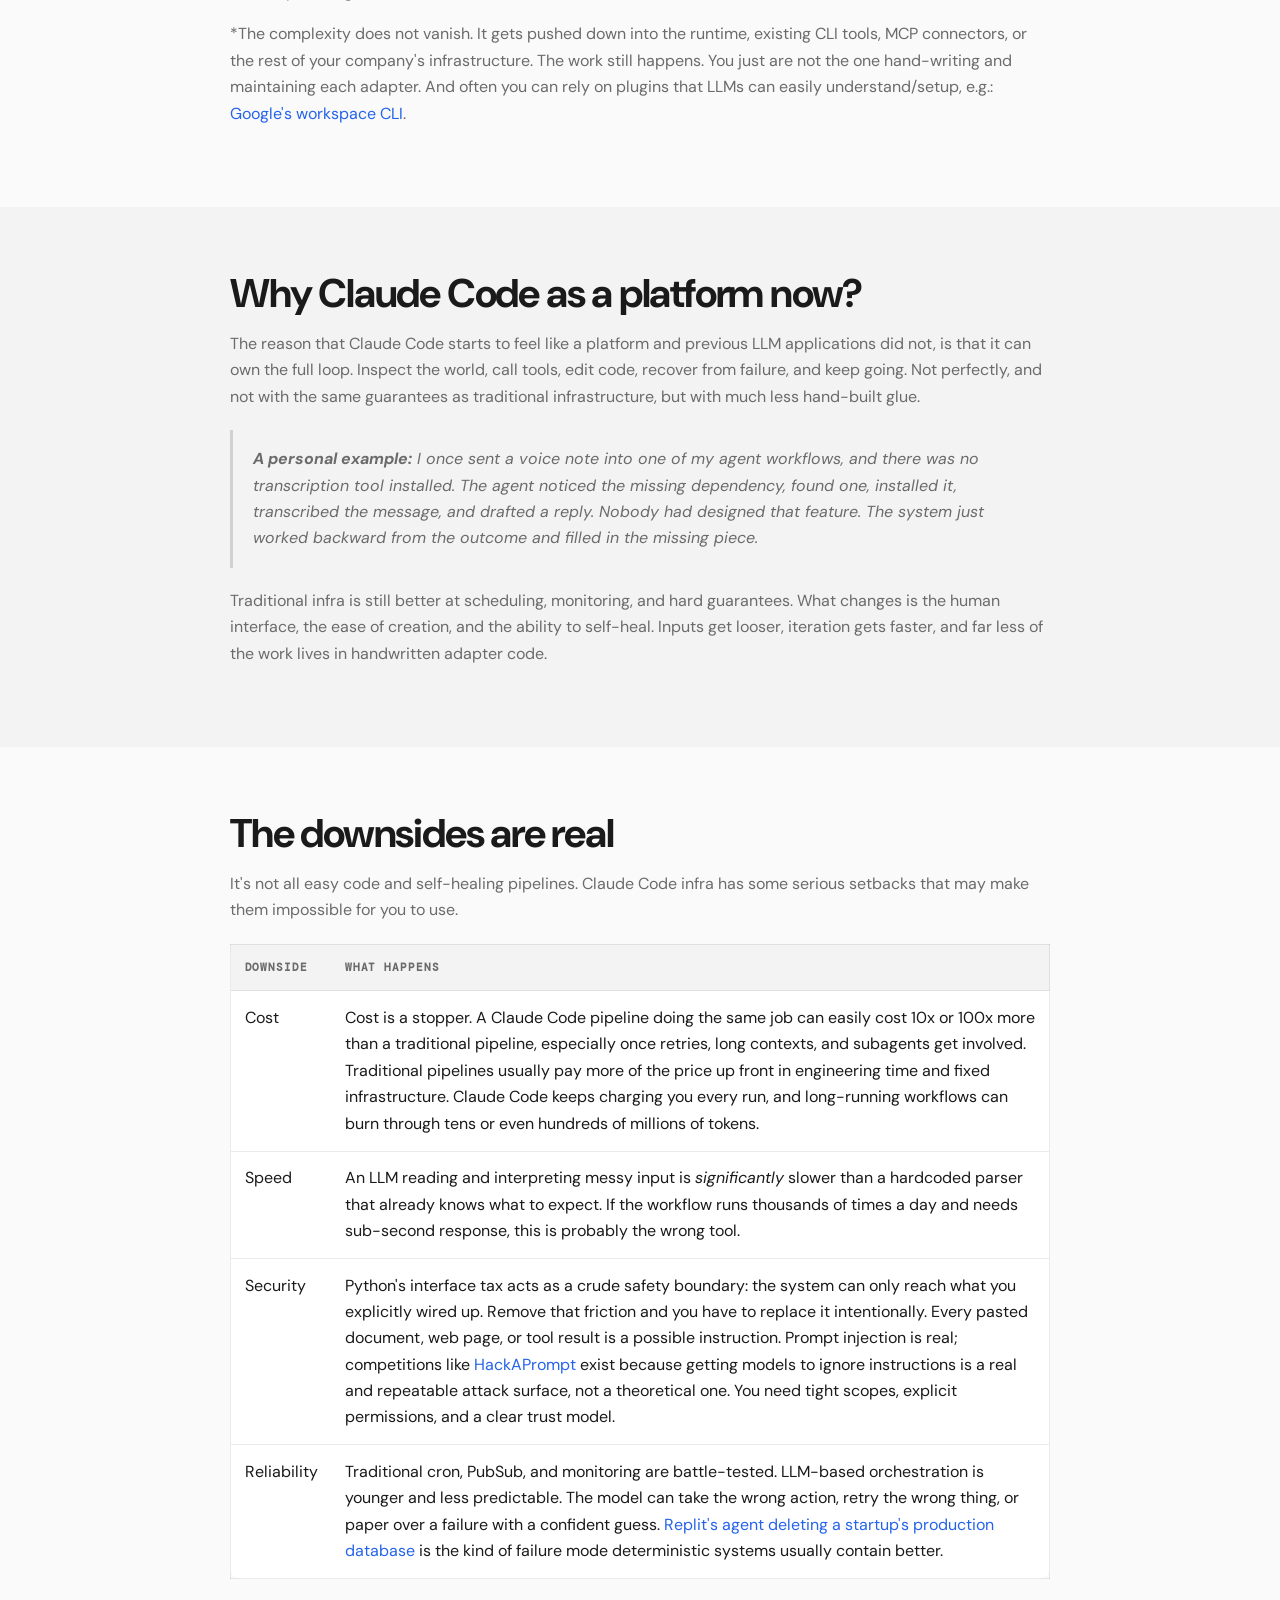
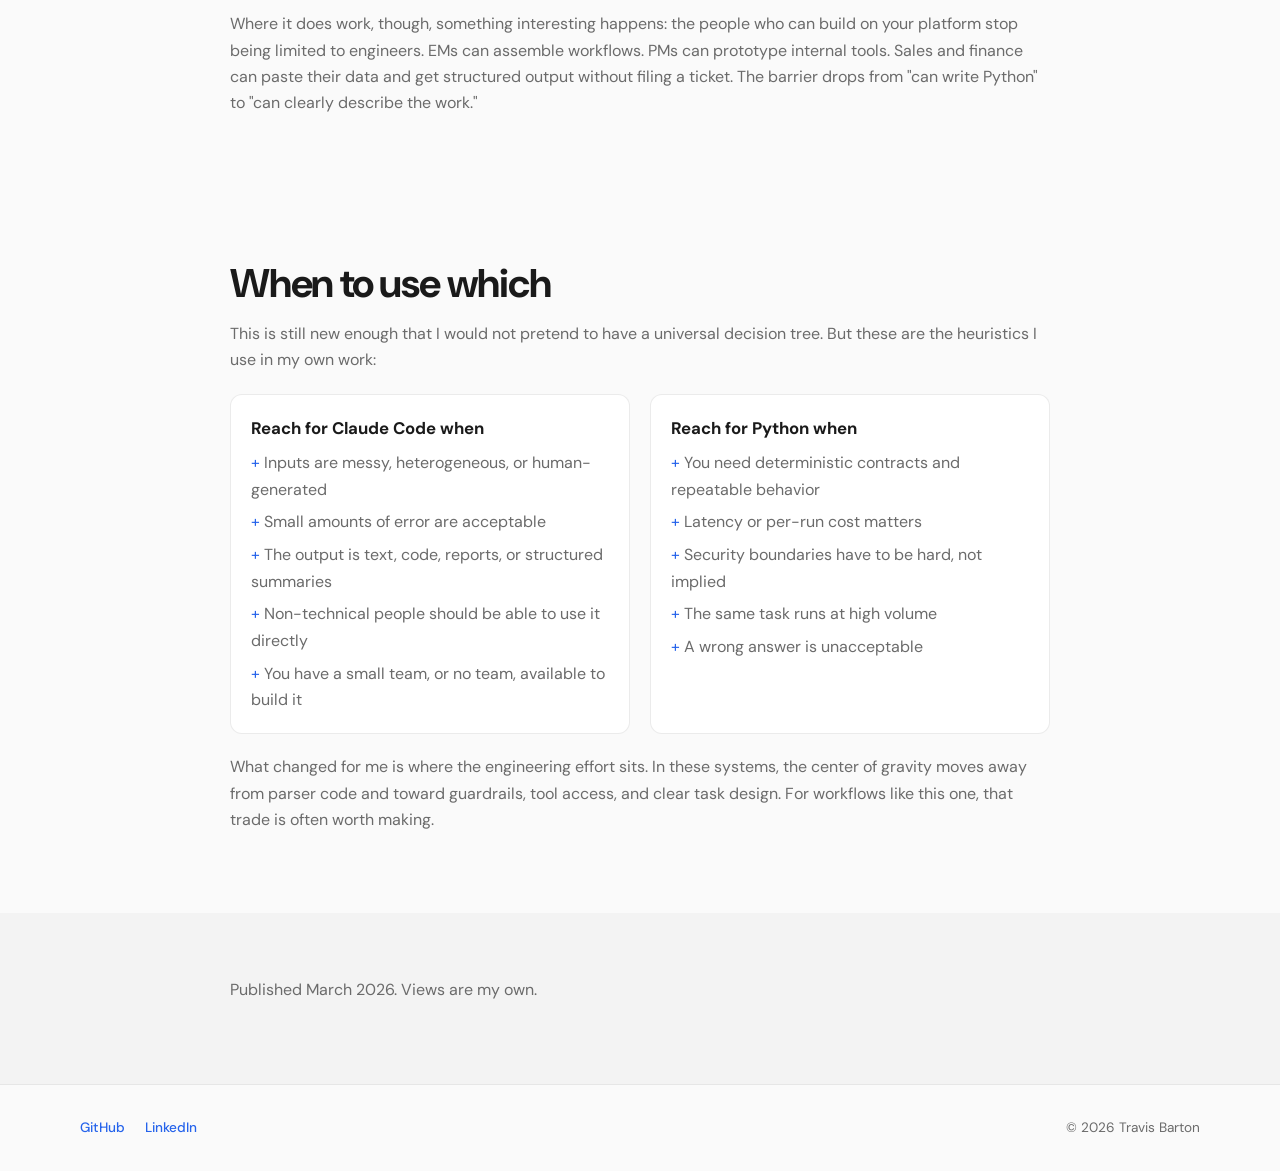
==== commit 4c5b32fe: "Update Claude Code article page to match latest markdown draft. Bring the published HTML in line wit" ====
--- a/friction-removal-agent-platforms.html
+++ b/friction-removal-agent-platforms.html
@@ -52,8 +52,8 @@
             <div class="article-callout">
                 <h2 class="article-heading">TL;DR</h2>
                 <ul>
-                    <li>Claude Code pipelines are strongest when the inputs are messy, the output is language or code, and speed of building matters more than strict determinism.</li>
-                    <li>You can build the same workflow in Python, but you pay for it in parser code, connector maintenance, schema drift, OCR, and all the glue nobody shows in the demo.</li>
+                    <li>Claude Code pipelines are strongest when the inputs are messy, the output is language or code, and speed of building matters more than 100% determinism.</li>
+                    <li>All Claude Code pipelines can also be built in Python, but you pay for it in maintenance, input limitations, inflexibility, and all the glue nobody shows in the demo.</li>
                     <li>The trade-off is real: higher run-time cost, slower execution, weaker guarantees, and a much larger security surface if you do not sandbox the agent carefully.</li>
                 </ul>
             </div>
@@ -67,16 +67,16 @@
         <div class="container article-container">
             <h2 class="article-heading">The problem: messy inputs</h2>
             <p>Let's take the example of a <em>customer feedback classifier</em>.</p>
-            <p>Every week, someone drops an Excel export of customer feedback. Sometimes it's a file. Sometimes it's the select-all, copy, paste blob into a chat box. Tabs, uneven columns, multiline cells, random whitespace.</p>
+            <p>Every week, someone drops you an export of customer feedback. Sometimes it's a file. Sometimes it's the select-all, copy, paste blob from a text box. Tabs, uneven columns, multiline cells, random whitespace.</p>
             <p>Then things get worse. The "feedback" also contains HTML dumps from a web form, Slack threads pasted inline, Jira tickets used as labels or ground truth, and screenshots of JSON from a dashboard because that was the fastest way to share it.</p>
-            <p>In most applied ML work, the model is the easy part. The hard part is the interface between reality and the model. That's the tax.</p>
+            <p>In most applied ML work, the model is the easy part. The hard part is the translation layer between reality and the model. (Who in their right mind would support pictures of JSON in their PRD??)</p>
         </div>
     </section>
 
     <!-- Python pipelines make you pay -->
     <section id="friction" class="section article-section article-alt">
         <div class="container article-container">
-            <h2 class="article-heading">Python pipelines make you pay for every input</h2>
+            <h2 class="article-heading">Code pipelines make you specify every input source</h2>
             <p>Python can tame this kind of chaos, but only if you're willing to own every adapter yourself. You have to build and maintain a parser for every input format, and if someone pastes something slightly wrong, the pipeline fails. Sometimes gracefully, sometimes not. Either way, the output is wrong or missing.</p>
             <div class="technical-aside">
                 <span class="technical-aside__label">&#9888; Technical</span>
@@ -106,10 +106,13 @@
     return df</code></pre>
             </div>
             <br>
-            <p>Now zoom out. To accept the real inputs that show up in this classifier, you wind up owning delimiter sniffing and schema validation, because columns change, fields appear, and fields disappear.</p>
-            <p>Then you add HTML extraction with <span class="inline-code">BeautifulSoup</span>, Slack OAuth plus cursor-based pagination and rate limits, Jira auth with <span class="inline-code">startAt</span>/<span class="inline-code">maxResults</span> pagination, OCR with Tesseract, and finally the operational work of deployment, monitoring, and maintenance.</p>
-            <p>Python can do all of this. It just makes it your job.*</p>
-            <p class="article-footnote">*In a Claude Code pipeline, these problems do not disappear. More of them get absorbed by the runtime, existing tools, and the model's ability to reason through bad inputs. You are trading handwritten adapters for a system that can often recover on its own.</p>
+            <p>Then you add HTML extraction with <span class="inline-code">BeautifulSoup</span>, Slack OAuth plus cursor-based pagination and rate limits, Jira auth with <span class="inline-code">startAt</span>/<span class="inline-code">maxResults</span> pagination, OCR with Tesseract, and finally the operational work of deployment, monitoring, and maintenance. The end result is that you need a whole eng dedicated <em>just</em> to the maintenance and feature requests of the input, let alone the MLE for the model!</p>
+            <p>"Well Travis," you might say, "Why not add an LLM pipeline in <em>between my user and my python?</em>" and that's a great solution! However, the problem still remains. In the end you have to venture <em>into</em> determinism for that pipeline to function, and sometimes (like when new fields in data appear) there just <em>isn't</em> compatibility between your <strong>data</strong> and your <strong>pipeline</strong>.</p>
+            <p>Claude Code infra doesn't have this problem, because its pipeline can <em>mold to the shape of your data.</em></p>
+            <div class="technical-aside">
+                <span class="technical-aside__label">&#9998; Note</span>
+                <p>In a Claude Code pipeline, connectors still have to be built, but more of the work gets absorbed by the runtime, existing tools, and the model's ability to reason through bad inputs. You are trading handwritten adapters for a system that can often recover on its own and/or make its own tooling. For example, if a Python tool that a Claude Code pipeline uses fails, it can edit that file, and then run it again. It works <em>around</em> failures instead of getting blocked by them.</p>
+            </div>
         </div>
     </section>
 
@@ -118,11 +121,12 @@
         <div class="container article-container">
             <h2 class="article-heading">What Claude Code changes</h2>
             <p>Claude Code is a code-facing agent runtime. It can read files, execute commands, call tools and APIs, and iterate on its own work. It happens to be used for code generation, but the same pattern works anywhere the inputs are messy and the steps are not fully predictable.</p>
-            <p>The key difference is what counts as acceptable input. In a Python pipeline, you define a schema and reject anything that does not match. In a Claude Code pipeline, you start with the messy thing you actually have: a spreadsheet paste, an HTML dump, a screenshot, broken CSV, malformed JSON. The model can often infer structure instead of making you write a parser for every variation.</p>
-            <p>Once you embrace that, input stops being the bottleneck. Someone pastes what they have and the system can usually work with it. No ingestion UI, no client library, no "please clean this up before I can use it."</p>
+            <p>The coolest part (imo) is what counts as acceptable input. In a Python pipeline, you define a schema and reject anything that does not match. In a Claude Code pipeline, you start with the messy thing you actually have: a spreadsheet paste, an HTML dump, a screenshot, broken CSV, malformed JSON, voice recordings, or all the above combined! The model can <em>infer</em> structure instead of making you write a parser for every variation.</p>
+            <p>Once you embrace that, input stops being the bottleneck, and a world of user inputs become available to you. Users just need to paste what they have and the system can usually work with it. No ingestion UI, no client library, no "please clean this up before I can use it." You can truly meet users where they're at.</p>
             <p>Claude Code also runs in a loop: gather context, act, verify, repeat. It can branch, recover, and retry without you spelling out every edge case in advance. Subagents make that modular: ingestion, classification, and reporting can each run as separate specialists with separate context and permissions.</p>
 
-            <p>Here's what the same classifier looks like as a Claude Code skill instead of a Python pipeline:</p>
+            <h3 class="article-subheading">Smaller codebases</h3>
+            <p>When you build on Claude Code, what you're actually writing are high level instructions in the form of markdown files. Here's what the customer feedback classifier might look like as a Claude Code skill instead of a Python pipeline:</p>
             <div class="article-card">
                 <h3>Claude Code skill (SKILL.md)</h3>
                 <pre><code>---
@@ -152,17 +156,17 @@
             </div>
             <br>
             <p>Now compare that with the Python side. If you want to see what handling messy inputs looks like at production scale, look at LangChain's <a href="https://github.com/langchain-ai/langchain/tree/master/libs/langchain/langchain_classic/document_loaders" target="_blank" rel="noopener noreferrer">document loaders directory</a>: well over a hundred Python modules dedicated to specific input sources. Across that directory, you see source-specific auth, pagination, error handling, and format quirks repeated over and over. That's the interface tax made visible. The Claude Code skill above is 20 lines of plain English.*</p>
-            <p class="article-footnote">*The complexity does not vanish. It gets pushed down into the runtime, existing CLI tools, MCP connectors, or the rest of your company's infrastructure. The work still happens. You just are not the one hand-writing and maintaining each adapter.</p>
+            <p class="article-footnote">*The complexity does not vanish. It gets pushed down into the runtime, existing CLI tools, MCP connectors, or the rest of your company's infrastructure. The work still happens. You just are not the one hand-writing and maintaining each adapter. And often you can rely on plugins that LLMs can easily understand/setup, e.g.: <a href="https://github.com/googleworkspace/cli" target="_blank" rel="noopener noreferrer">Google's workspace CLI</a>.</p>
         </div>
     </section>
 
     <!-- Where Claude Code starts to feel like a platform -->
     <section class="section article-section article-alt">
         <div class="container article-container">
-            <h2 class="article-heading">Where Claude Code starts to feel like a platform</h2>
-            <p>The reason this starts to feel like a platform is that it can own the full loop. Inspect the world, call tools, edit code, recover from failure, and keep going. Not perfectly, and not with the same guarantees as traditional infrastructure, but with much less hand-built glue.</p>
+            <h2 class="article-heading">Why Claude Code as a platform now?</h2>
+            <p>The reason that Claude Code starts to feel like a platform and previous LLM applications did not, is that it can own the full loop. Inspect the world, call tools, edit code, recover from failure, and keep going. Not perfectly, and not with the same guarantees as traditional infrastructure, but with much less hand-built glue.</p>
             <blockquote><strong>A personal example:</strong> I once sent a voice note into one of my agent workflows, and there was no transcription tool installed. The agent noticed the missing dependency, found one, installed it, transcribed the message, and drafted a reply. Nobody had designed that feature. The system just worked backward from the outcome and filled in the missing piece.</blockquote>
-            <p>That is the shift. Not that Claude Code wins every category. It doesn't. Traditional infrastructure is still better at scheduling, monitoring, and hard guarantees. What changes is the human interface. Inputs get looser, iteration gets faster, and far less of the work lives in handwritten adapter code.</p>
+            <p>Traditional infra is still better at scheduling, monitoring, and hard guarantees. What changes is the human interface, the ease of creation, and the ability to self-heal. Inputs get looser, iteration gets faster, and far less of the work lives in handwritten adapter code.</p>
         </div>
     </section>
 
@@ -170,7 +174,7 @@
     <section id="risks" class="section article-section">
         <div class="container article-container">
             <h2 class="article-heading">The downsides are real</h2>
-            <p>These downsides are not theoretical. They should change what kinds of systems you do and do not build this way.</p>
+            <p>It's not all easy code and self-healing pipelines. Claude Code infra has some serious setbacks that may make them impossible for you to use.</p>
             <div class="article-table">
                 <table>
                     <thead>
@@ -182,11 +186,11 @@
                     <tbody>
                         <tr>
                             <td>Cost</td>
-                            <td>Cost can be brutal. A Claude Code pipeline doing the same job can easily cost 10x or 100x more than a traditional pipeline, especially once retries, long contexts, and subagents get involved. Traditional pipelines usually pay more of the price up front in engineering time and fixed infrastructure. Claude Code keeps charging you every run, and long-running workflows can burn through tens or even hundreds of millions of tokens.</td>
+                            <td>Cost is a stopper. A Claude Code pipeline doing the same job can easily cost 10x or 100x more than a traditional pipeline, especially once retries, long contexts, and subagents get involved. Traditional pipelines usually pay more of the price up front in engineering time and fixed infrastructure. Claude Code keeps charging you every run, and long-running workflows can burn through tens or even hundreds of millions of tokens.</td>
                         </tr>
                         <tr>
                             <td>Speed</td>
-                            <td>An LLM reading and interpreting messy input is slower than a hardcoded parser that already knows what to expect. If the workflow runs thousands of times a day and needs sub-second response, this is probably the wrong tool.</td>
+                            <td>An LLM reading and interpreting messy input is <em>significantly</em> slower than a hardcoded parser that already knows what to expect. If the workflow runs thousands of times a day and needs sub-second response, this is probably the wrong tool.</td>
                         </tr>
                         <tr>
                             <td>Security</td>
--- a/styles.css
+++ b/styles.css
@@ -343,17 +343,23 @@
 
 .coverflow-label {
     position: absolute;
-    bottom: -4px;
+    bottom: -24px;
     left: 50%;
     transform: translateX(-50%);
     font-family: var(--mono);
-    font-size: 0.8rem;
+    font-size: 0.75rem;
     font-weight: 500;
     letter-spacing: 0.08em;
-    color: var(--text-secondary);
+    color: var(--text-primary);
+    background: var(--surface);
+    padding: 0.35rem 1rem;
+    border-radius: 999px;
+    border: 1px solid var(--border);
+    box-shadow: 0 4px 12px rgba(0, 0, 0, 0.06);
     text-align: center;
     white-space: nowrap;
     transition: opacity 0.3s ease;
+    z-index: 10;
 }
 
 /* ---- Section Headers ---- */
@@ -645,6 +651,7 @@
 }
 
 .nail-card {
+    position: relative;
     border-radius: var(--radius-lg);
     overflow: hidden;
     background: var(--surface);
@@ -670,19 +677,27 @@
 }
 
 .nail-card figcaption {
-    padding: 1rem 1.25rem 1.25rem;
+    position: absolute;
+    bottom: 0;
+    left: 0;
+    right: 0;
+    padding: 3rem 1.25rem 1.25rem;
+    background: linear-gradient(to top, rgba(0, 0, 0, 0.7), transparent);
+    color: #fff;
+    display: flex;
+    justify-content: space-between;
+    align-items: flex-end;
 }
 
 .nail-card figcaption strong {
-    display: block;
     font-size: 1rem;
     font-weight: 600;
-    margin-bottom: 0.2rem;
 }
 
 .nail-card figcaption span {
-    font-size: 0.85rem;
-    color: var(--text-secondary);
+    font-size: 0.8rem;
+    opacity: 0.75;
+    font-family: var(--mono);
 }
 
 /* ---- Essay Card ---- */
@@ -811,6 +826,117 @@
     font-size: 0.85rem;
 }
 
+/* ---- Contact Modal ---- */
+
+.modal {
+    position: fixed;
+    top: 0; left: 0; right: 0; bottom: 0;
+    z-index: 1000;
+    display: flex;
+    align-items: center;
+    justify-content: center;
+    opacity: 0;
+    pointer-events: none;
+    transition: opacity var(--transition);
+}
+
+.modal.is-open {
+    opacity: 1;
+    pointer-events: auto;
+}
+
+.modal-backdrop {
+    position: absolute;
+    top: 0; left: 0; right: 0; bottom: 0;
+    background: rgba(0, 0, 0, 0.4);
+    backdrop-filter: blur(4px);
+    -webkit-backdrop-filter: blur(4px);
+}
+
+.modal-content {
+    position: relative;
+    background: var(--surface);
+    width: min(500px, 90vw);
+    padding: 2.5rem;
+    border-radius: var(--radius-lg);
+    box-shadow: var(--shadow-lg);
+    transform: translateY(20px);
+    transition: transform var(--transition);
+    max-height: 90vh;
+    overflow-y: auto;
+}
+
+.modal.is-open .modal-content {
+    transform: translateY(0);
+}
+
+.modal-close {
+    position: absolute;
+    top: 1rem; right: 1rem;
+    background: transparent;
+    border: none;
+    font-size: 1.5rem;
+    line-height: 1;
+    cursor: pointer;
+    color: var(--text-secondary);
+    padding: 0.5rem;
+    transition: color var(--transition);
+}
+
+.modal-close:hover {
+    color: var(--text);
+}
+
+.modal-content h2 {
+    font-size: 1.75rem;
+    font-weight: 700;
+    margin-bottom: 0.5rem;
+}
+
+.modal-content p {
+    color: var(--text-secondary);
+    margin-bottom: 1.5rem;
+    font-size: 0.95rem;
+}
+
+.form-group {
+    margin-bottom: 1.25rem;
+}
+
+.form-group label {
+    display: block;
+    font-weight: 500;
+    margin-bottom: 0.5rem;
+    font-size: 0.9rem;
+}
+
+.form-group input,
+.form-group textarea {
+    width: 100%;
+    padding: 0.75rem 1rem;
+    border: 1px solid var(--border-strong);
+    border-radius: var(--radius);
+    background: var(--bg);
+    color: var(--text);
+    font-family: var(--font);
+    font-size: 0.95rem;
+    transition: border-color var(--transition), box-shadow var(--transition);
+    resize: vertical;
+}
+
+.form-group input:focus,
+.form-group textarea:focus {
+    outline: none;
+    border-color: var(--accent);
+    box-shadow: 0 0 0 3px rgba(37, 99, 235, 0.15);
+}
+
+.modal-content .btn {
+    width: 100%;
+    justify-content: center;
+    margin-top: 0.5rem;
+}
+
 /* ---- Animations ---- */
 
 @media (prefers-reduced-motion: no-preference) {
@@ -1421,3 +1547,117 @@
         font-size: 0.85rem;
     }
 }
+
+/* ---- Lightbox ---- */
+
+.lightbox {
+    position: fixed;
+    inset: 0;
+    z-index: 1000;
+    display: none;
+    align-items: center;
+    justify-content: center;
+    opacity: 0;
+    transition: opacity var(--transition);
+}
+
+.lightbox[aria-hidden="false"] {
+    display: flex;
+    opacity: 1;
+}
+
+.lightbox-overlay {
+    position: absolute;
+    inset: 0;
+    background: rgba(0, 0, 0, 0.85);
+    backdrop-filter: blur(5px);
+    -webkit-backdrop-filter: blur(5px);
+}
+
+.lightbox-content {
+    position: relative;
+    z-index: 1001;
+    max-width: 90vw;
+    max-height: 90vh;
+    display: flex;
+    flex-direction: column;
+    align-items: center;
+}
+
+.lightbox-img {
+    max-width: 100%;
+    max-height: 80vh;
+    object-fit: contain;
+    border-radius: var(--radius-sm);
+    box-shadow: var(--shadow-lg);
+}
+
+.lightbox-caption {
+    margin-top: 1.5rem;
+    padding: 0.4rem 1.2rem;
+    background: var(--surface);
+    color: var(--text-primary);
+    border-radius: 999px;
+    font-size: 0.85rem;
+    font-family: var(--mono);
+    text-align: center;
+    letter-spacing: 0.05em;
+    font-weight: 500;
+    box-shadow: 0 4px 12px rgba(0, 0, 0, 0.15);
+    border: 1px solid var(--border);
+}
+
+.lightbox-btn, .lightbox-close {
+    position: absolute;
+    background: none;
+    border: none;
+    color: white;
+    font-size: 2.5rem;
+    cursor: pointer;
+    line-height: 1;
+    padding: 1rem;
+    opacity: 0.7;
+    transition: opacity var(--transition), transform var(--transition);
+    display: flex;
+    align-items: center;
+    justify-content: center;
+}
+
+.lightbox-btn:hover, .lightbox-close:hover {
+    opacity: 1;
+    transform: scale(1.1);
+}
+
+.lightbox-prev {
+    top: 50%;
+    left: -4rem;
+    transform: translateY(-50%);
+}
+
+.lightbox-next {
+    top: 50%;
+    right: -4rem;
+    transform: translateY(-50%);
+}
+
+.lightbox-prev:hover { transform: translateY(-50%) scale(1.1); }
+.lightbox-next:hover { transform: translateY(-50%) scale(1.1); }
+
+.lightbox-close {
+    top: -3rem;
+    right: -3rem;
+    font-size: 2rem;
+}
+
+@media (max-width: 768px) {
+    .lightbox-prev { left: -1rem; background: rgba(0,0,0,0.3); border-radius: 50%; width: 3rem; height: 3rem; padding:0; }
+    .lightbox-next { right: -1rem; background: rgba(0,0,0,0.3); border-radius: 50%; width: 3rem; height: 3rem; padding:0; }
+    .lightbox-close { top: -1.5rem; right: -1.5rem; background: rgba(0,0,0,0.3); border-radius: 50%; width: 3rem; height: 3rem; padding:0; }
+}
+
+/* Make gallery images look clickable */
+.coverflow-slide[data-pos="0"] img, 
+.bird-card img, 
+.nail-card img {
+    cursor: pointer;
+}
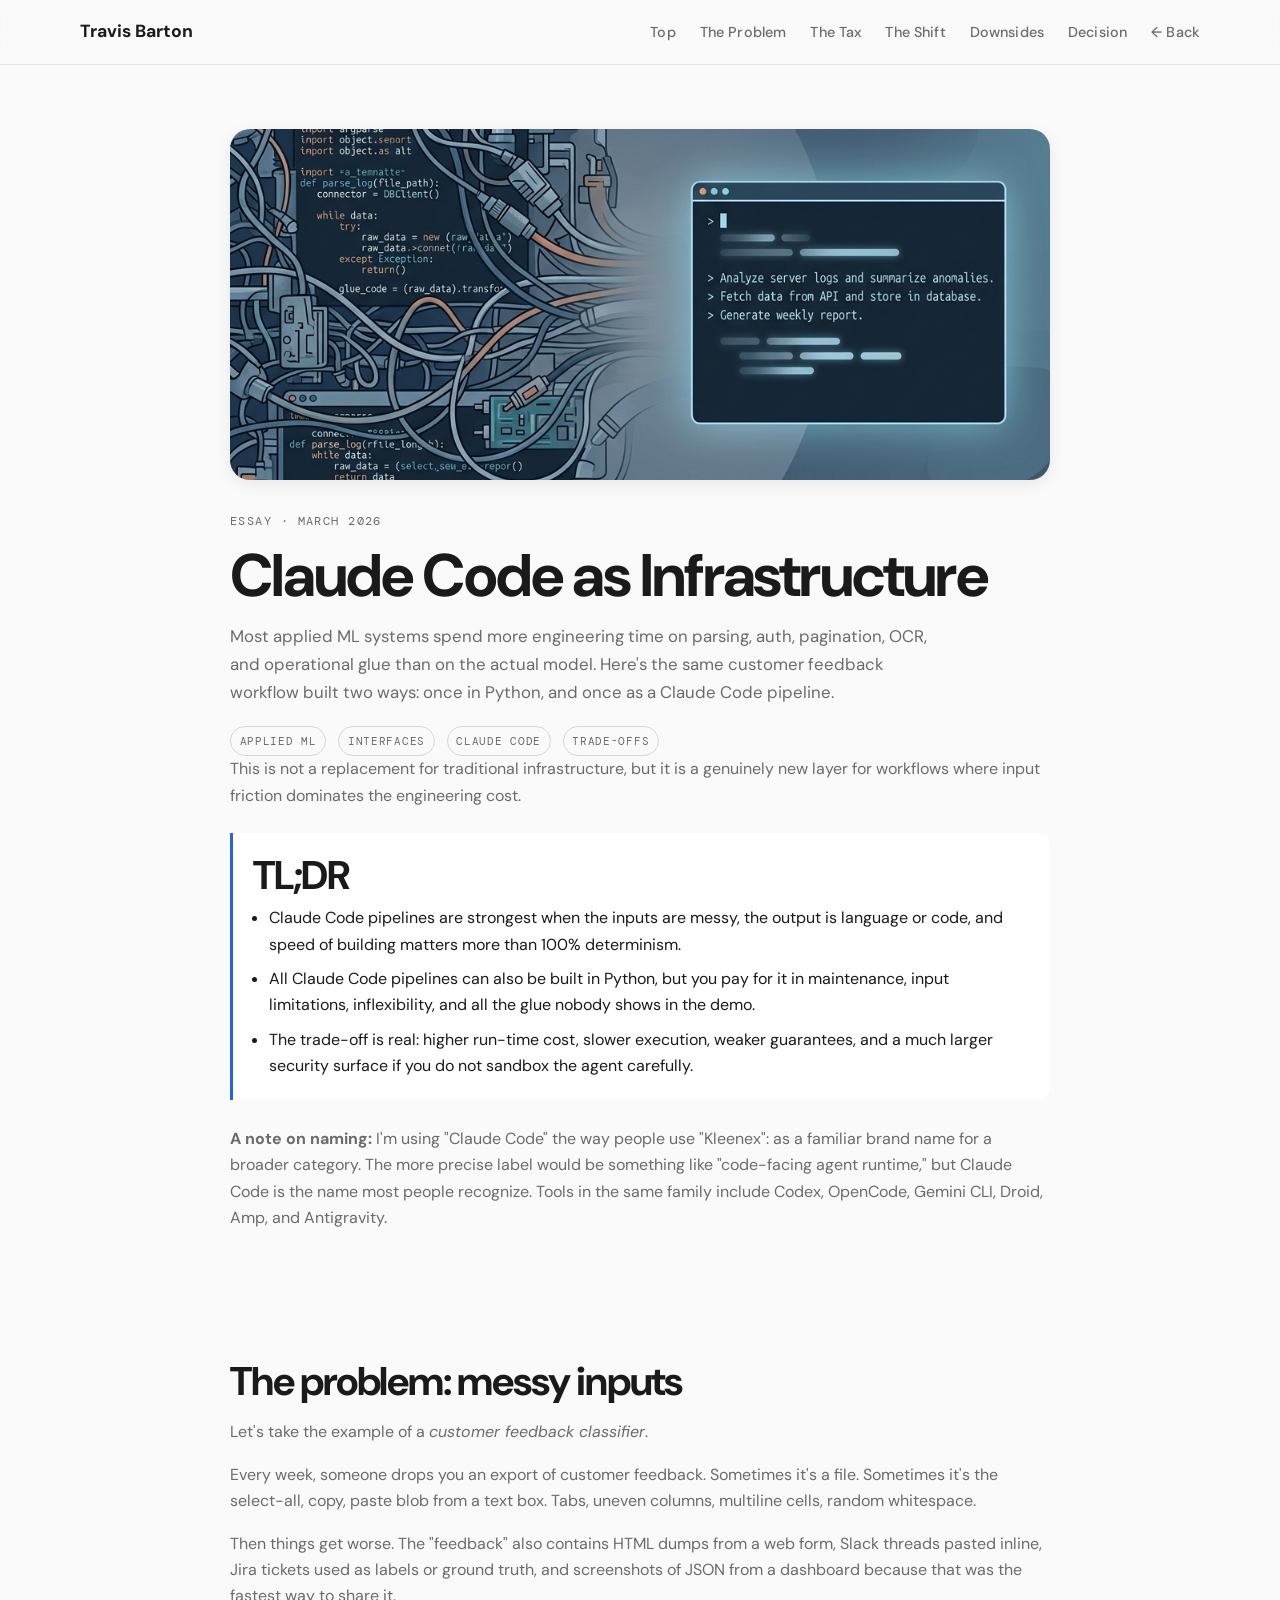
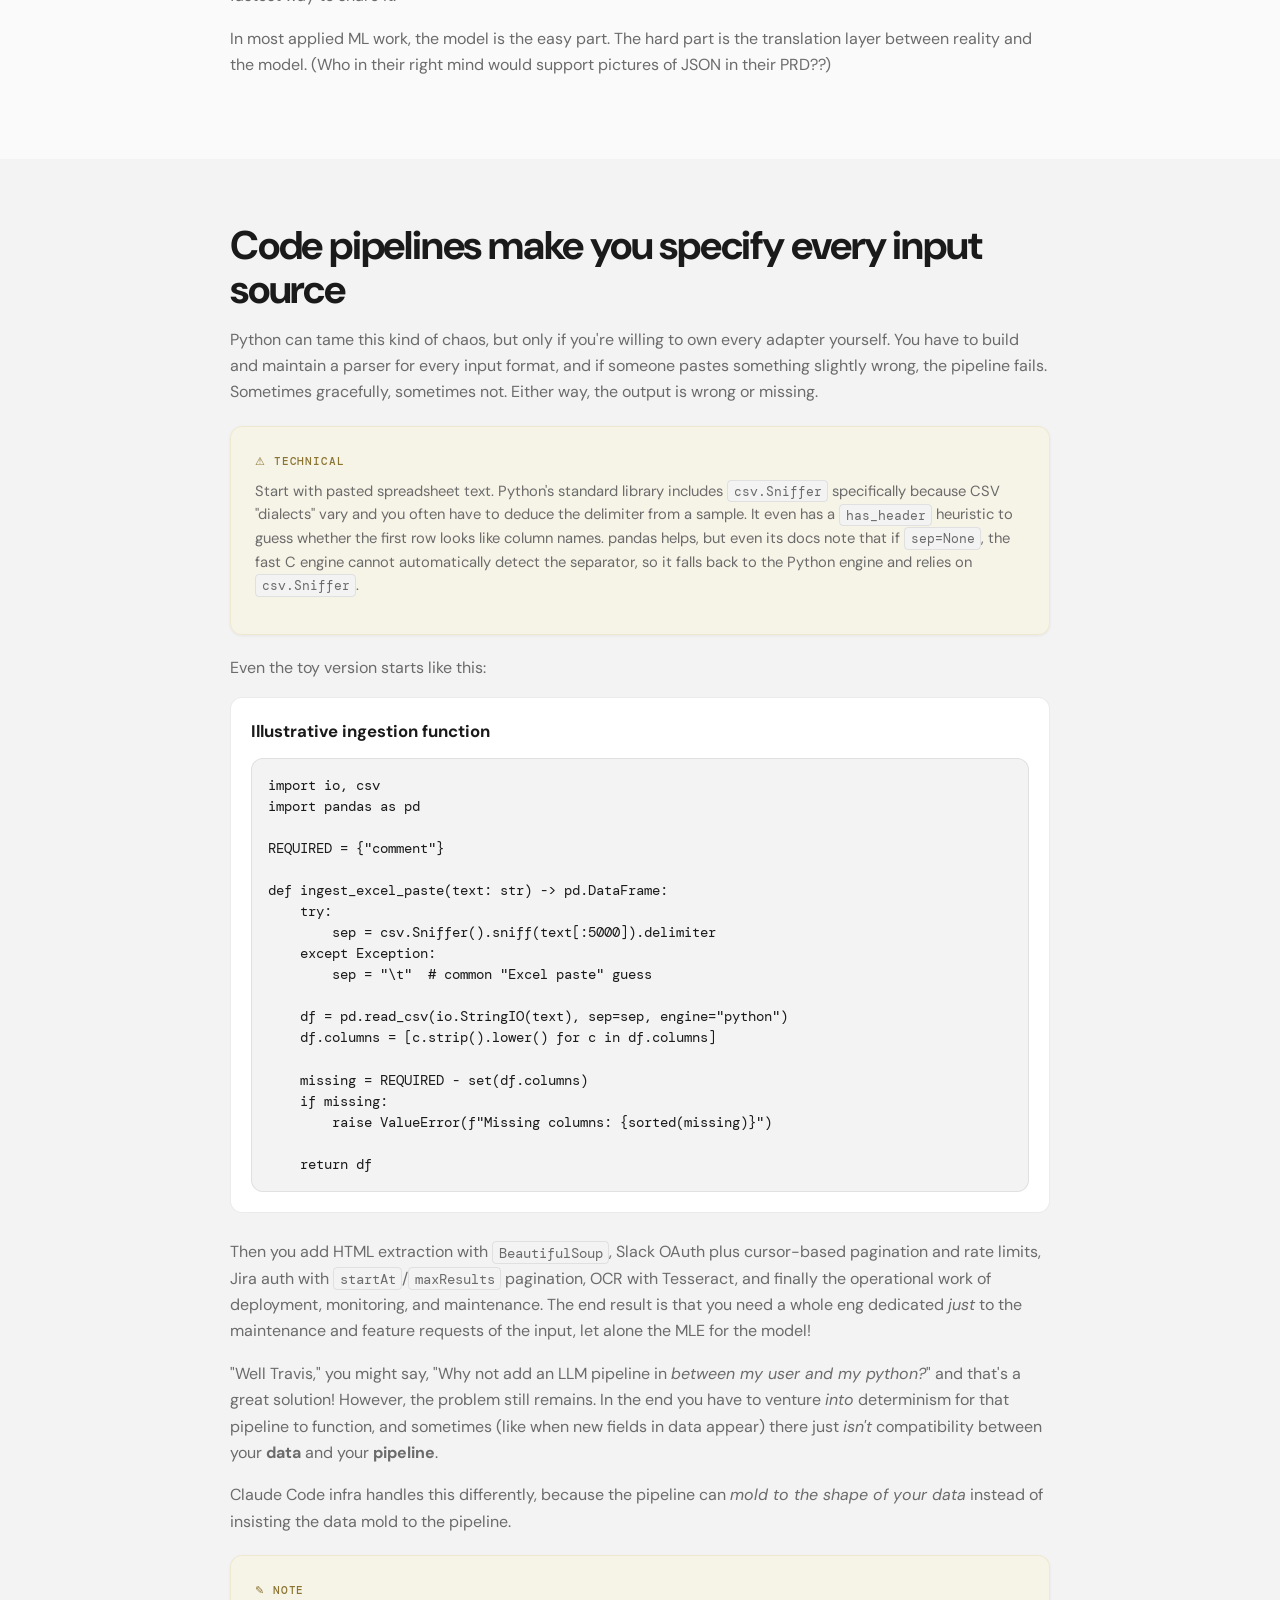
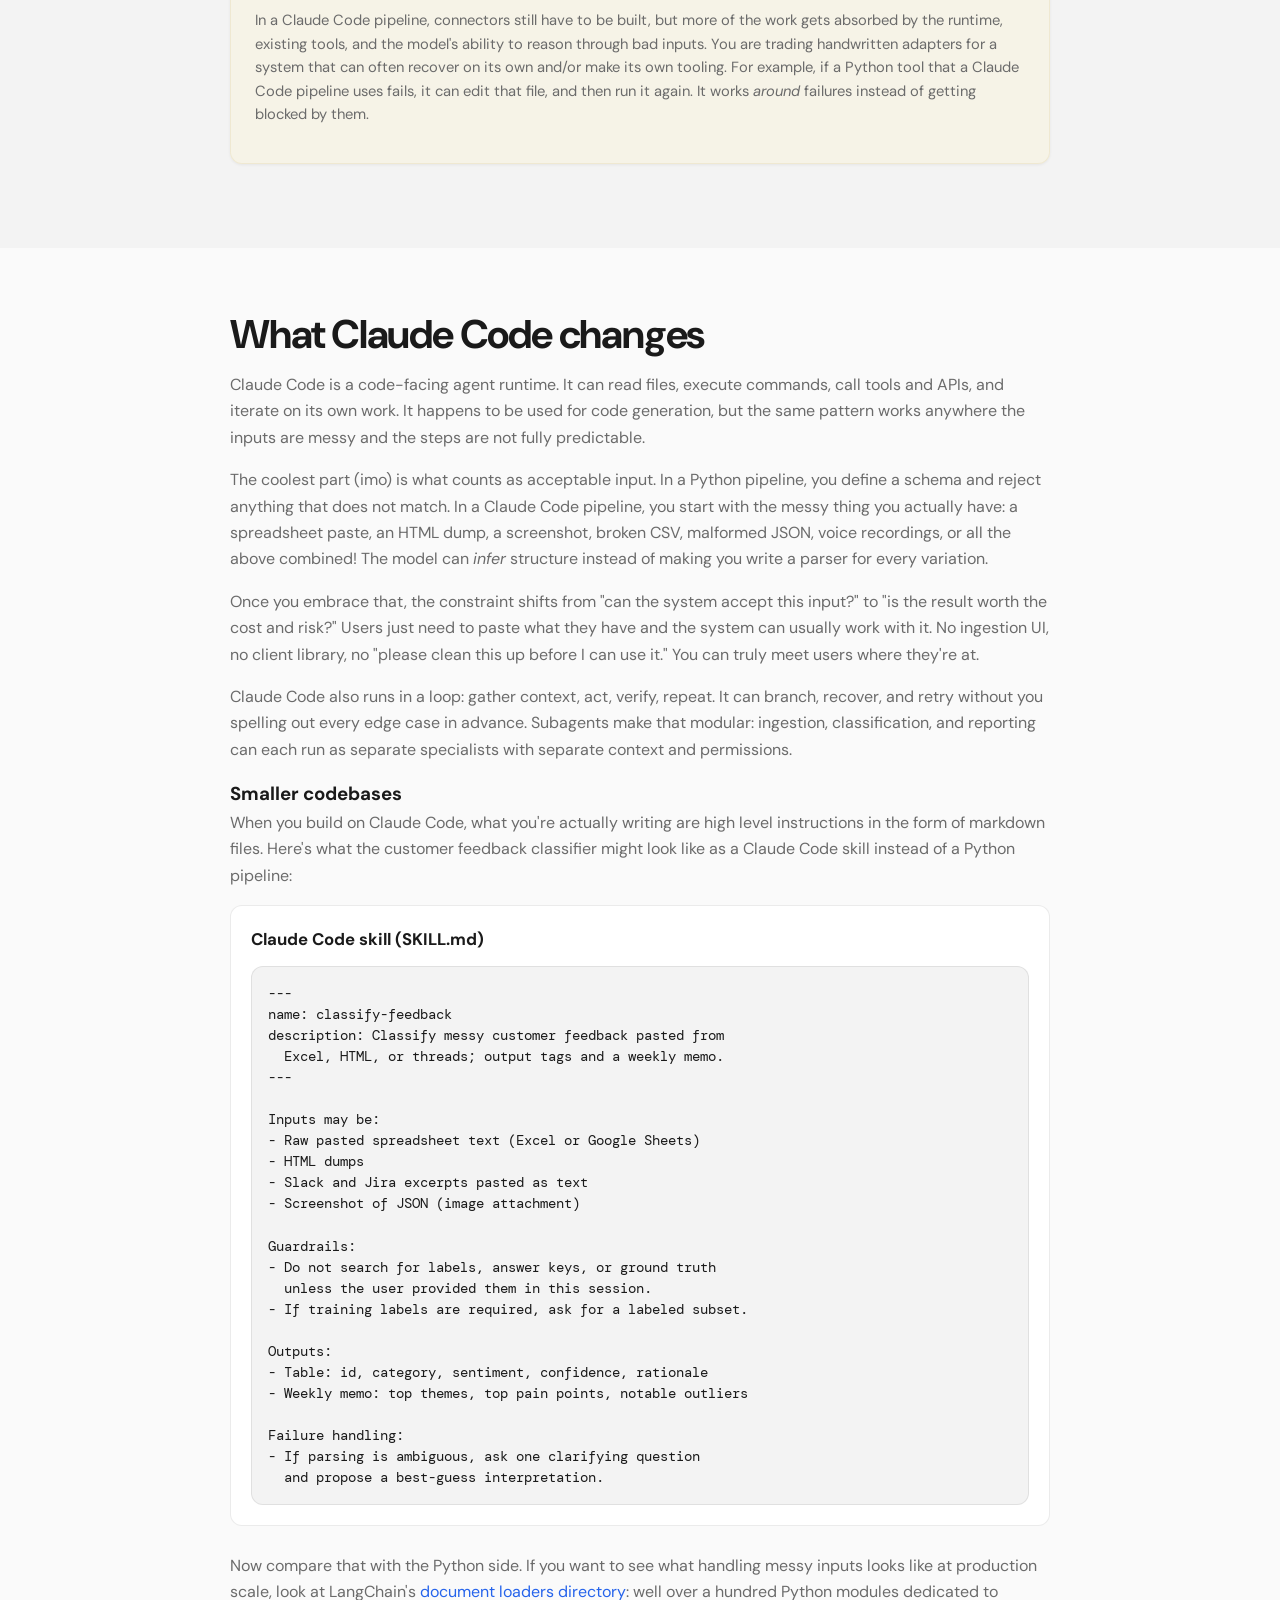
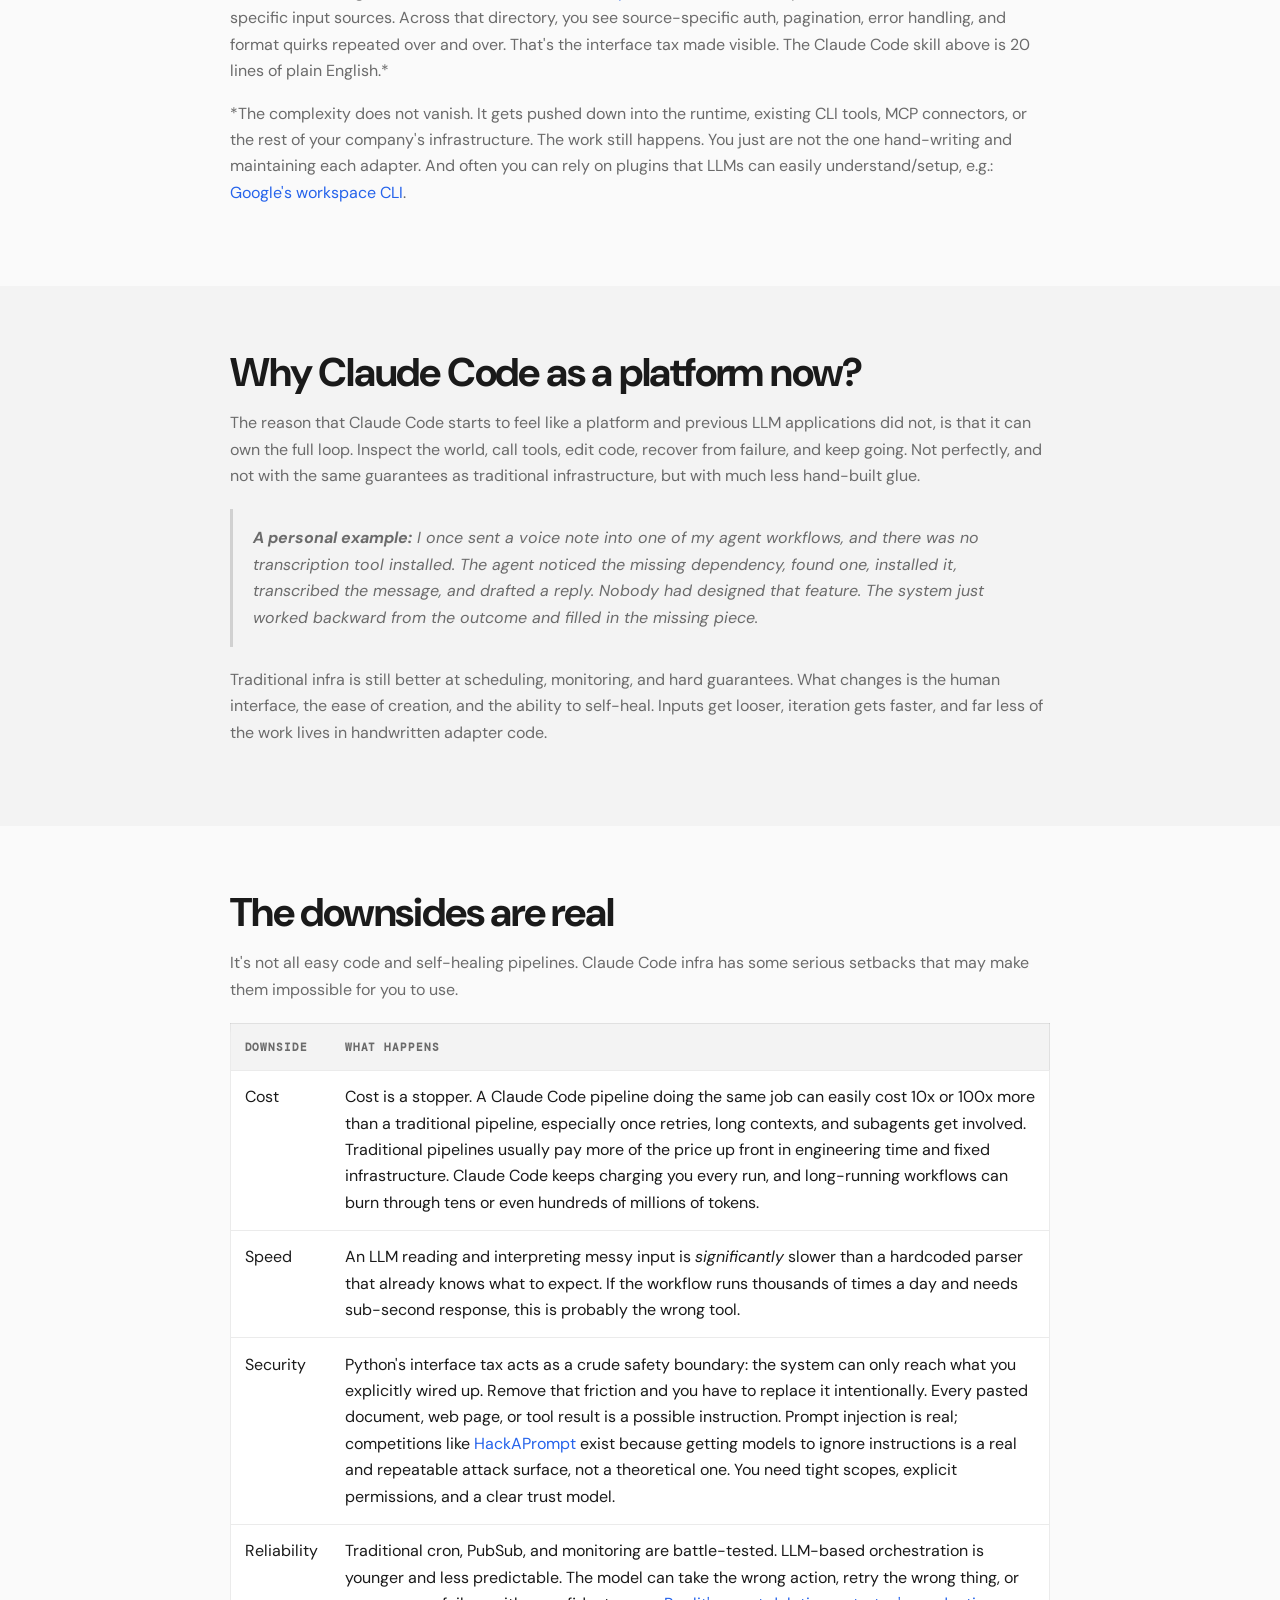
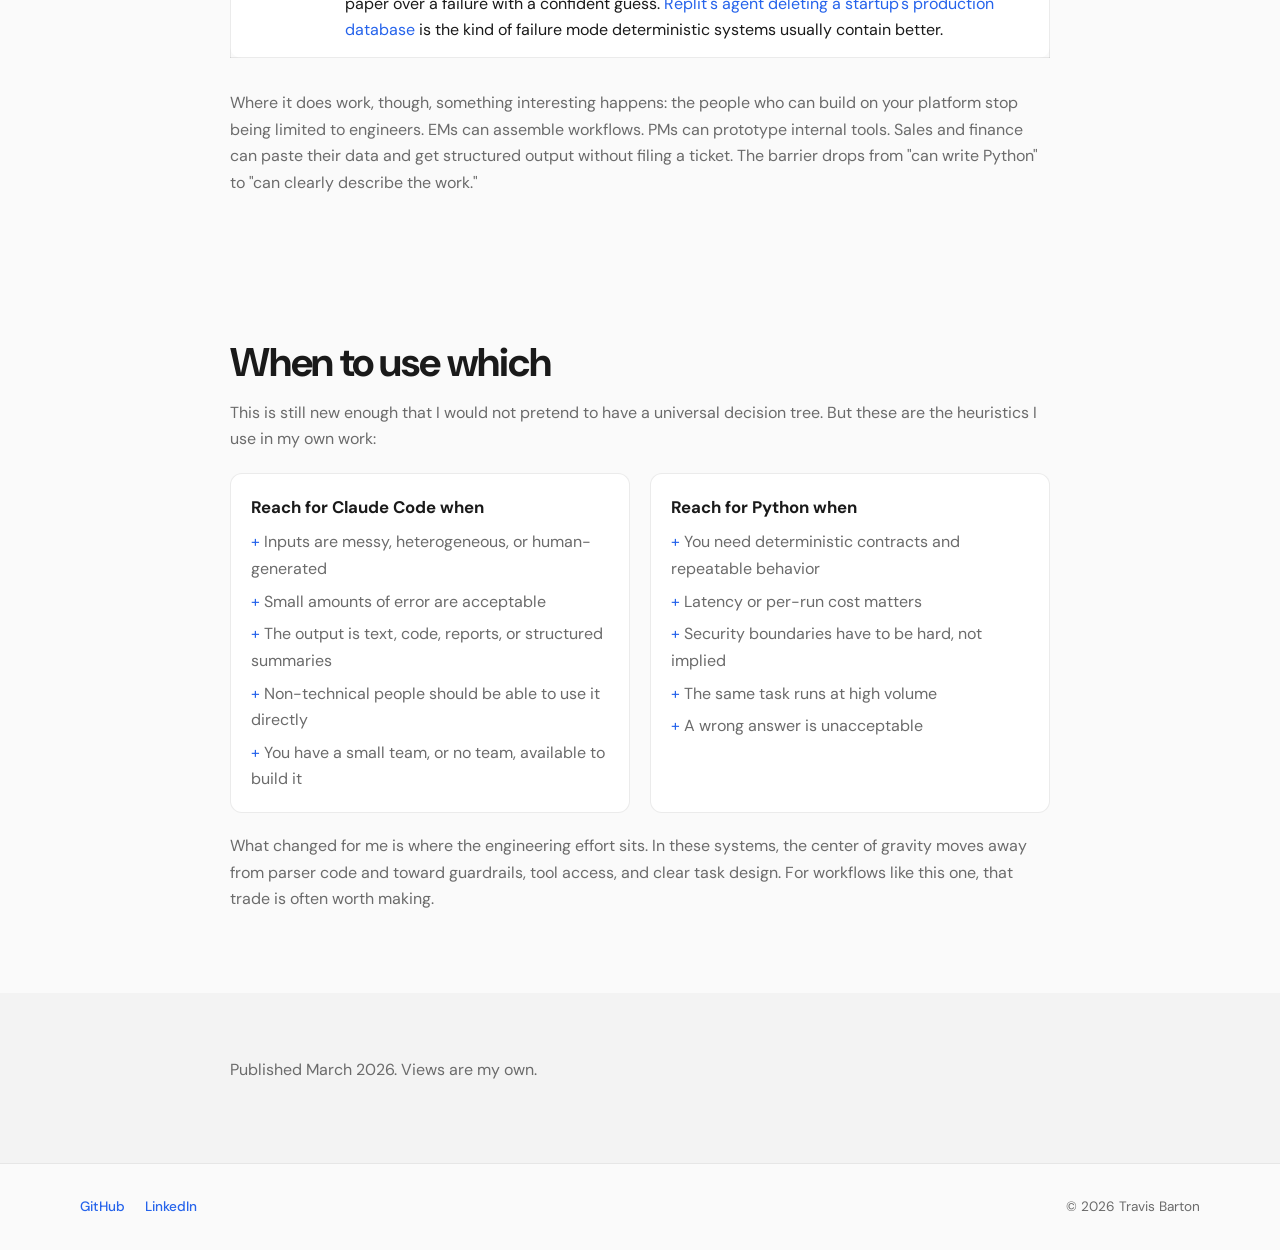
==== commit 4c9861e9: "Clarify Claude Code article framing and trade-offs. Make the thesis explicit that agent runtimes com" ====
--- a/friction-removal-agent-platforms.html
+++ b/friction-removal-agent-platforms.html
@@ -49,6 +49,7 @@
                 <span class="meta-pill">Claude Code</span>
                 <span class="meta-pill">Trade-offs</span>
             </div>
+            <p class="article-footnote">This is not a replacement for traditional infrastructure, but it is a genuinely new layer for workflows where input friction dominates the engineering cost.</p>
             <div class="article-callout">
                 <h2 class="article-heading">TL;DR</h2>
                 <ul>
@@ -108,7 +109,7 @@
             <br>
             <p>Then you add HTML extraction with <span class="inline-code">BeautifulSoup</span>, Slack OAuth plus cursor-based pagination and rate limits, Jira auth with <span class="inline-code">startAt</span>/<span class="inline-code">maxResults</span> pagination, OCR with Tesseract, and finally the operational work of deployment, monitoring, and maintenance. The end result is that you need a whole eng dedicated <em>just</em> to the maintenance and feature requests of the input, let alone the MLE for the model!</p>
             <p>"Well Travis," you might say, "Why not add an LLM pipeline in <em>between my user and my python?</em>" and that's a great solution! However, the problem still remains. In the end you have to venture <em>into</em> determinism for that pipeline to function, and sometimes (like when new fields in data appear) there just <em>isn't</em> compatibility between your <strong>data</strong> and your <strong>pipeline</strong>.</p>
-            <p>Claude Code infra doesn't have this problem, because its pipeline can <em>mold to the shape of your data.</em></p>
+            <p>Claude Code infra handles this differently, because the pipeline can <em>mold to the shape of your data</em> instead of insisting the data mold to the pipeline.</p>
             <div class="technical-aside">
                 <span class="technical-aside__label">&#9998; Note</span>
                 <p>In a Claude Code pipeline, connectors still have to be built, but more of the work gets absorbed by the runtime, existing tools, and the model's ability to reason through bad inputs. You are trading handwritten adapters for a system that can often recover on its own and/or make its own tooling. For example, if a Python tool that a Claude Code pipeline uses fails, it can edit that file, and then run it again. It works <em>around</em> failures instead of getting blocked by them.</p>
@@ -122,7 +123,7 @@
             <h2 class="article-heading">What Claude Code changes</h2>
             <p>Claude Code is a code-facing agent runtime. It can read files, execute commands, call tools and APIs, and iterate on its own work. It happens to be used for code generation, but the same pattern works anywhere the inputs are messy and the steps are not fully predictable.</p>
             <p>The coolest part (imo) is what counts as acceptable input. In a Python pipeline, you define a schema and reject anything that does not match. In a Claude Code pipeline, you start with the messy thing you actually have: a spreadsheet paste, an HTML dump, a screenshot, broken CSV, malformed JSON, voice recordings, or all the above combined! The model can <em>infer</em> structure instead of making you write a parser for every variation.</p>
-            <p>Once you embrace that, input stops being the bottleneck, and a world of user inputs become available to you. Users just need to paste what they have and the system can usually work with it. No ingestion UI, no client library, no "please clean this up before I can use it." You can truly meet users where they're at.</p>
+            <p>Once you embrace that, the constraint shifts from "can the system accept this input?" to "is the result worth the cost and risk?" Users just need to paste what they have and the system can usually work with it. No ingestion UI, no client library, no "please clean this up before I can use it." You can truly meet users where they're at.</p>
             <p>Claude Code also runs in a loop: gather context, act, verify, repeat. It can branch, recover, and retry without you spelling out every edge case in advance. Subagents make that modular: ingestion, classification, and reporting can each run as separate specialists with separate context and permissions.</p>
 
             <h3 class="article-subheading">Smaller codebases</h3>
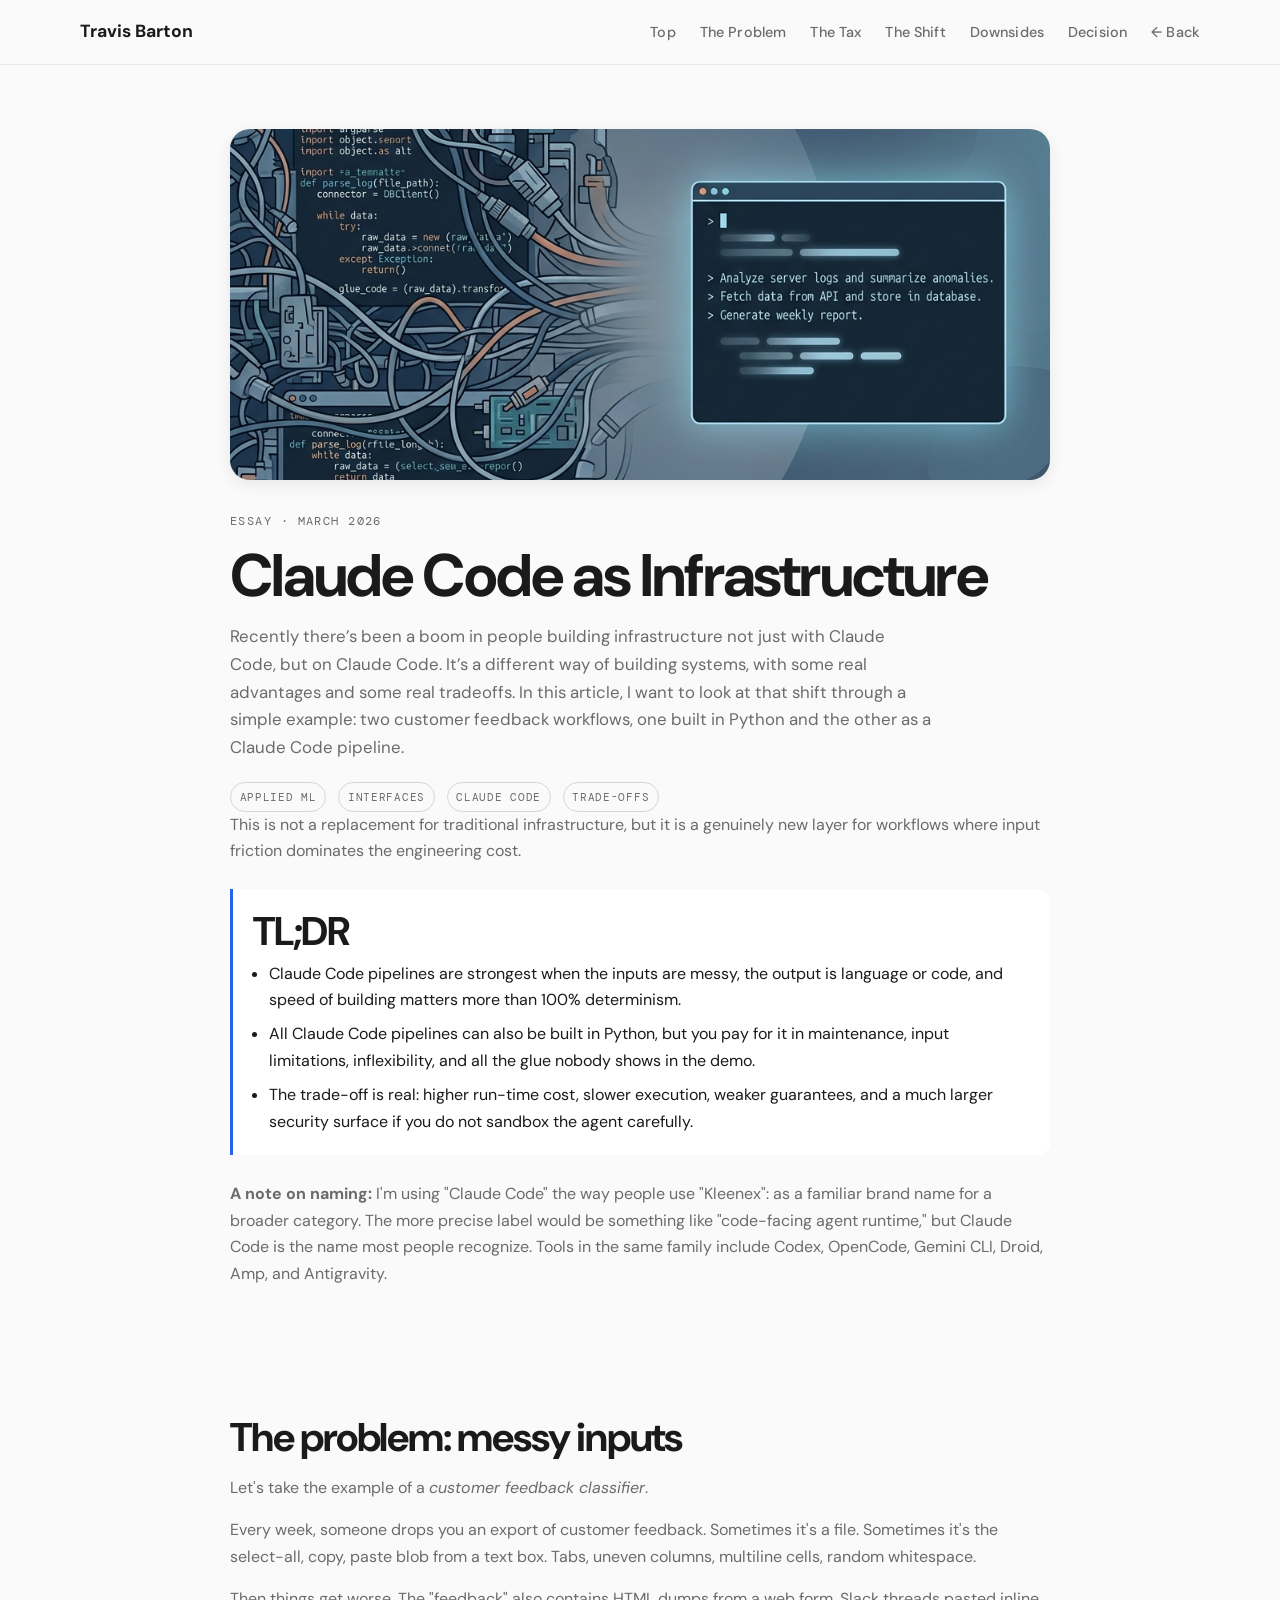
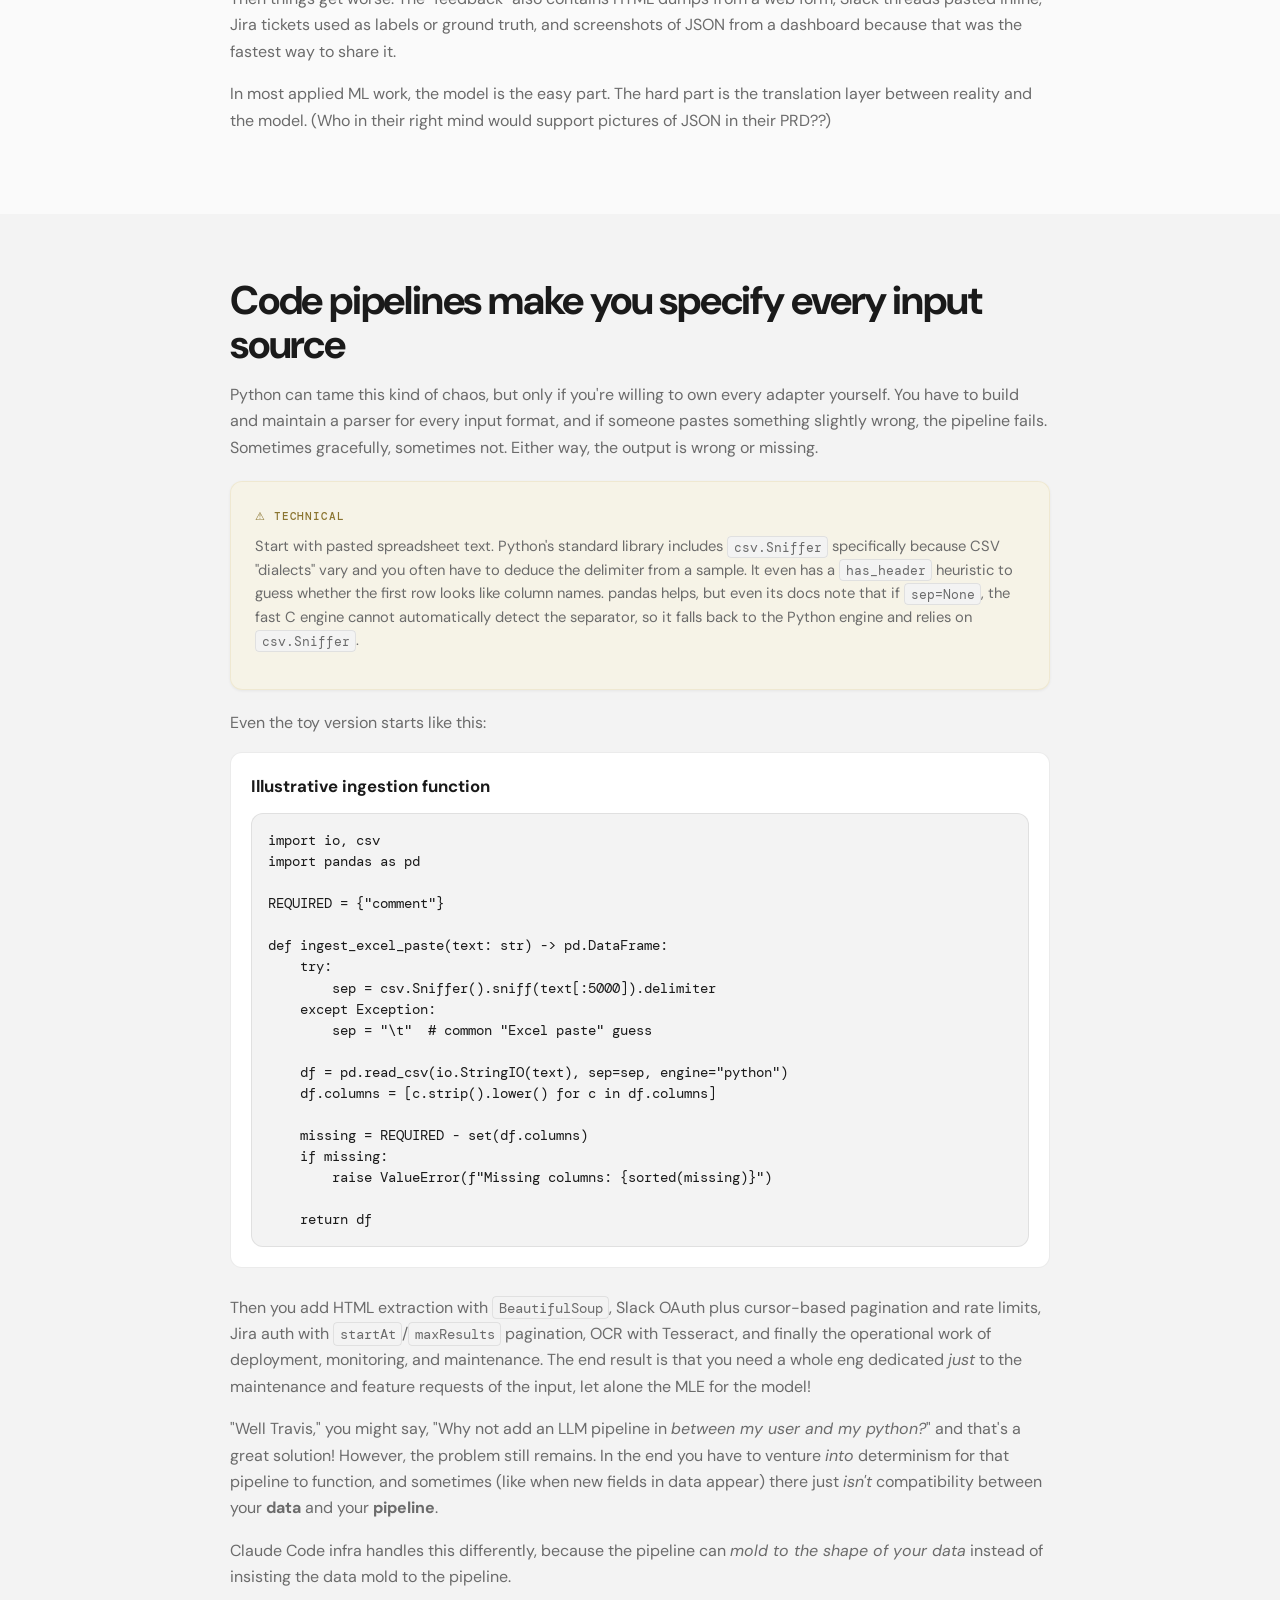
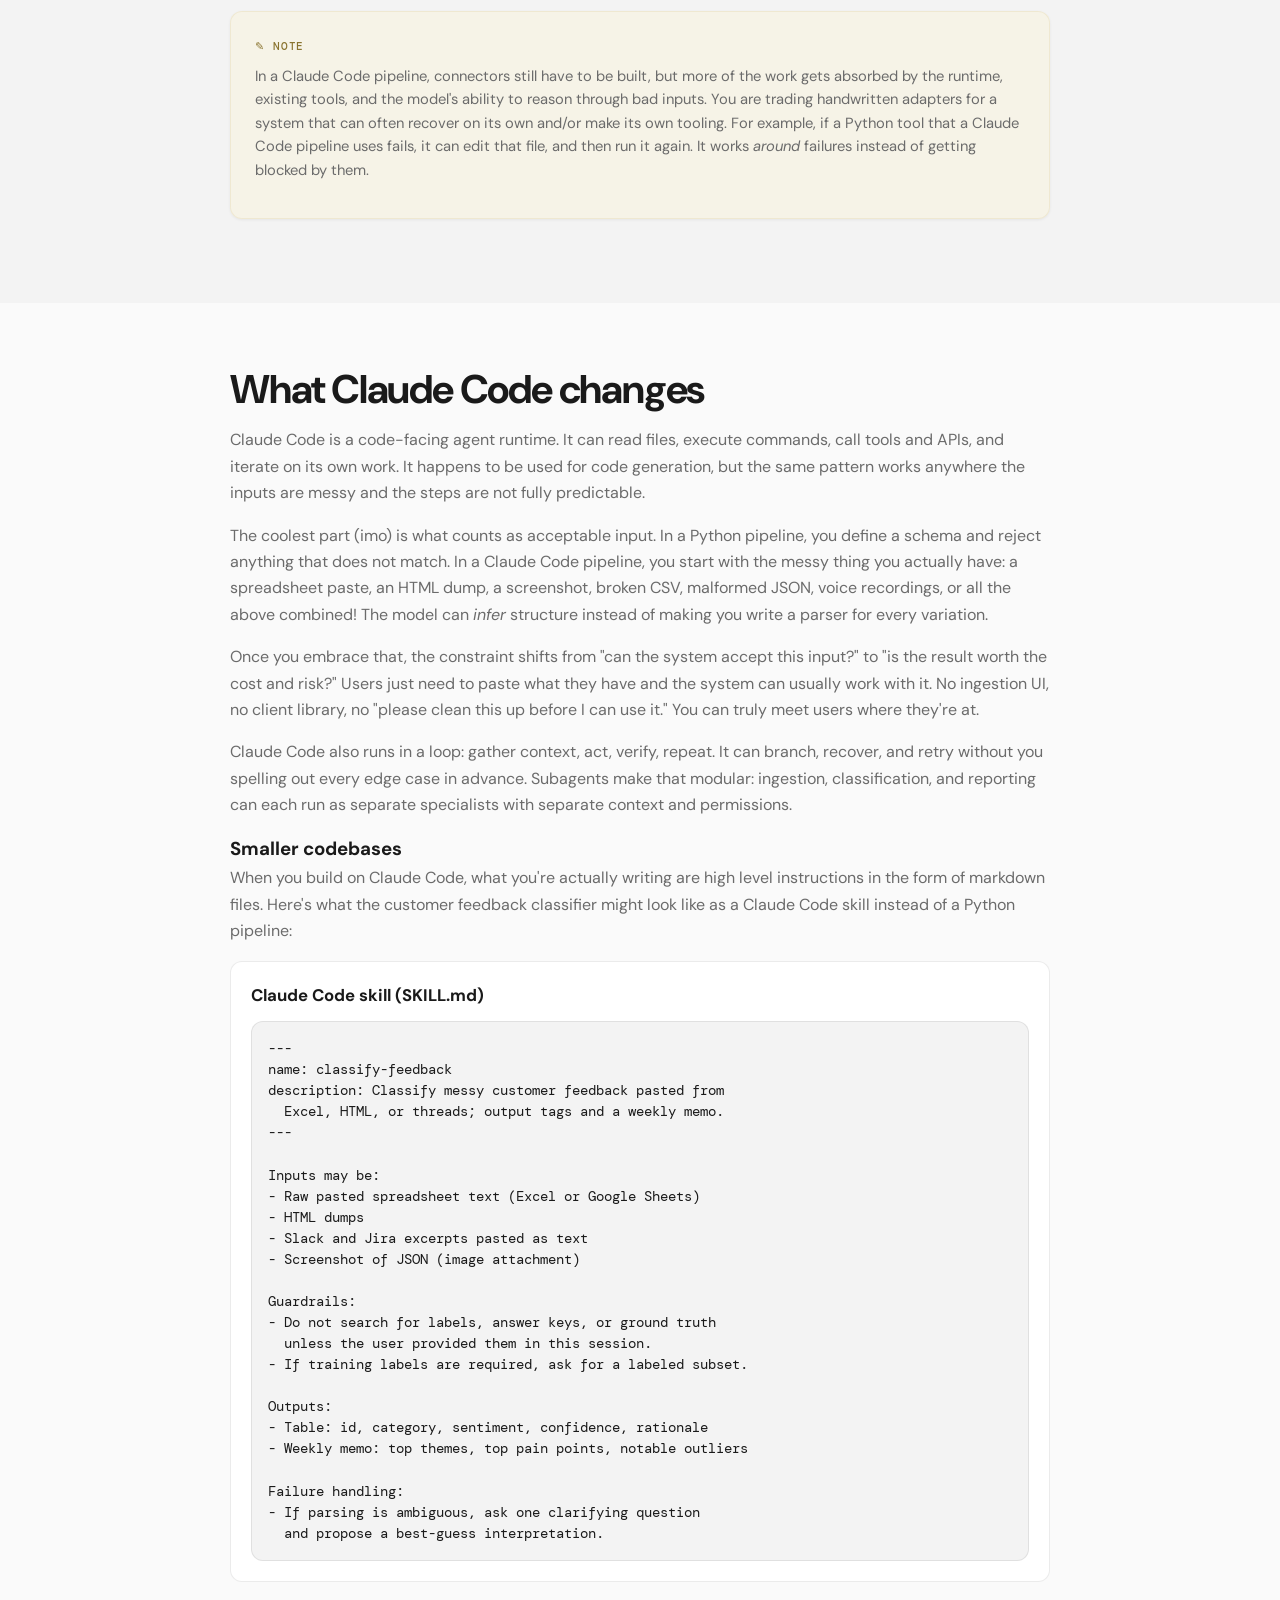
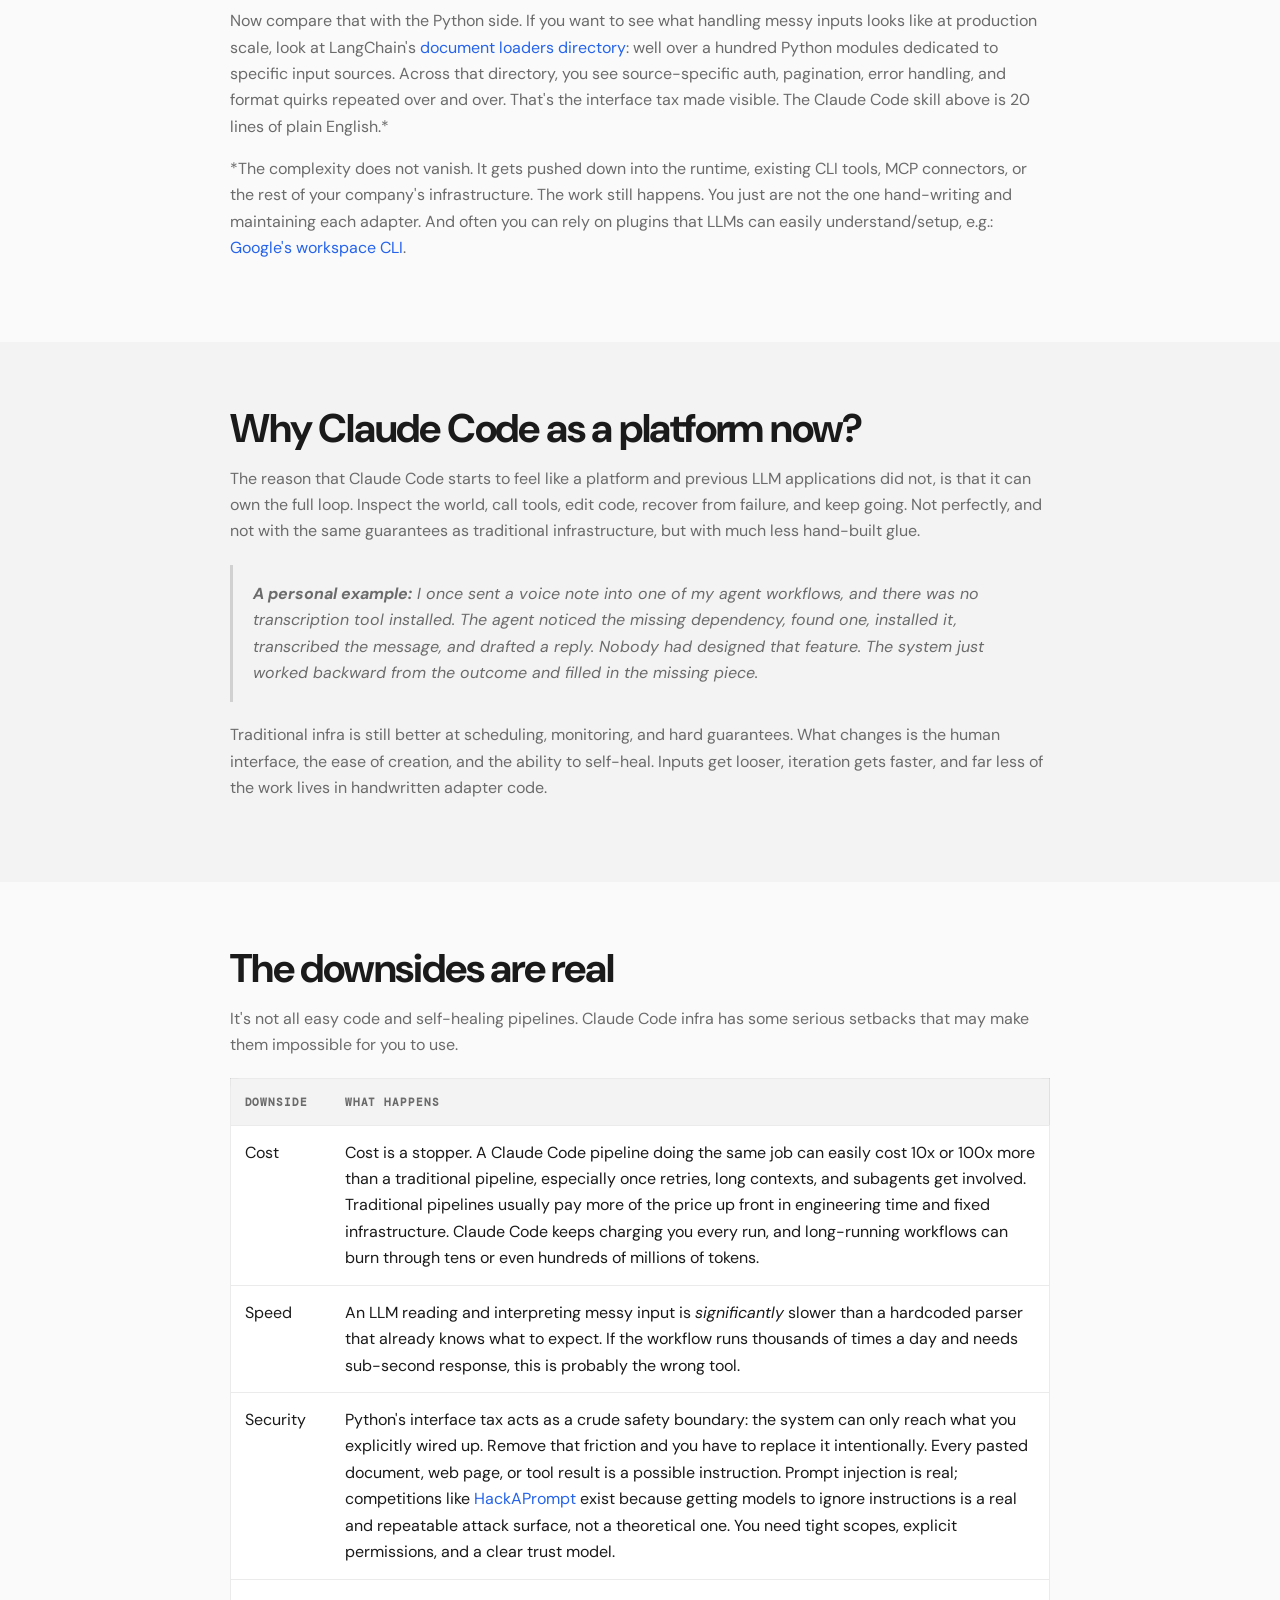
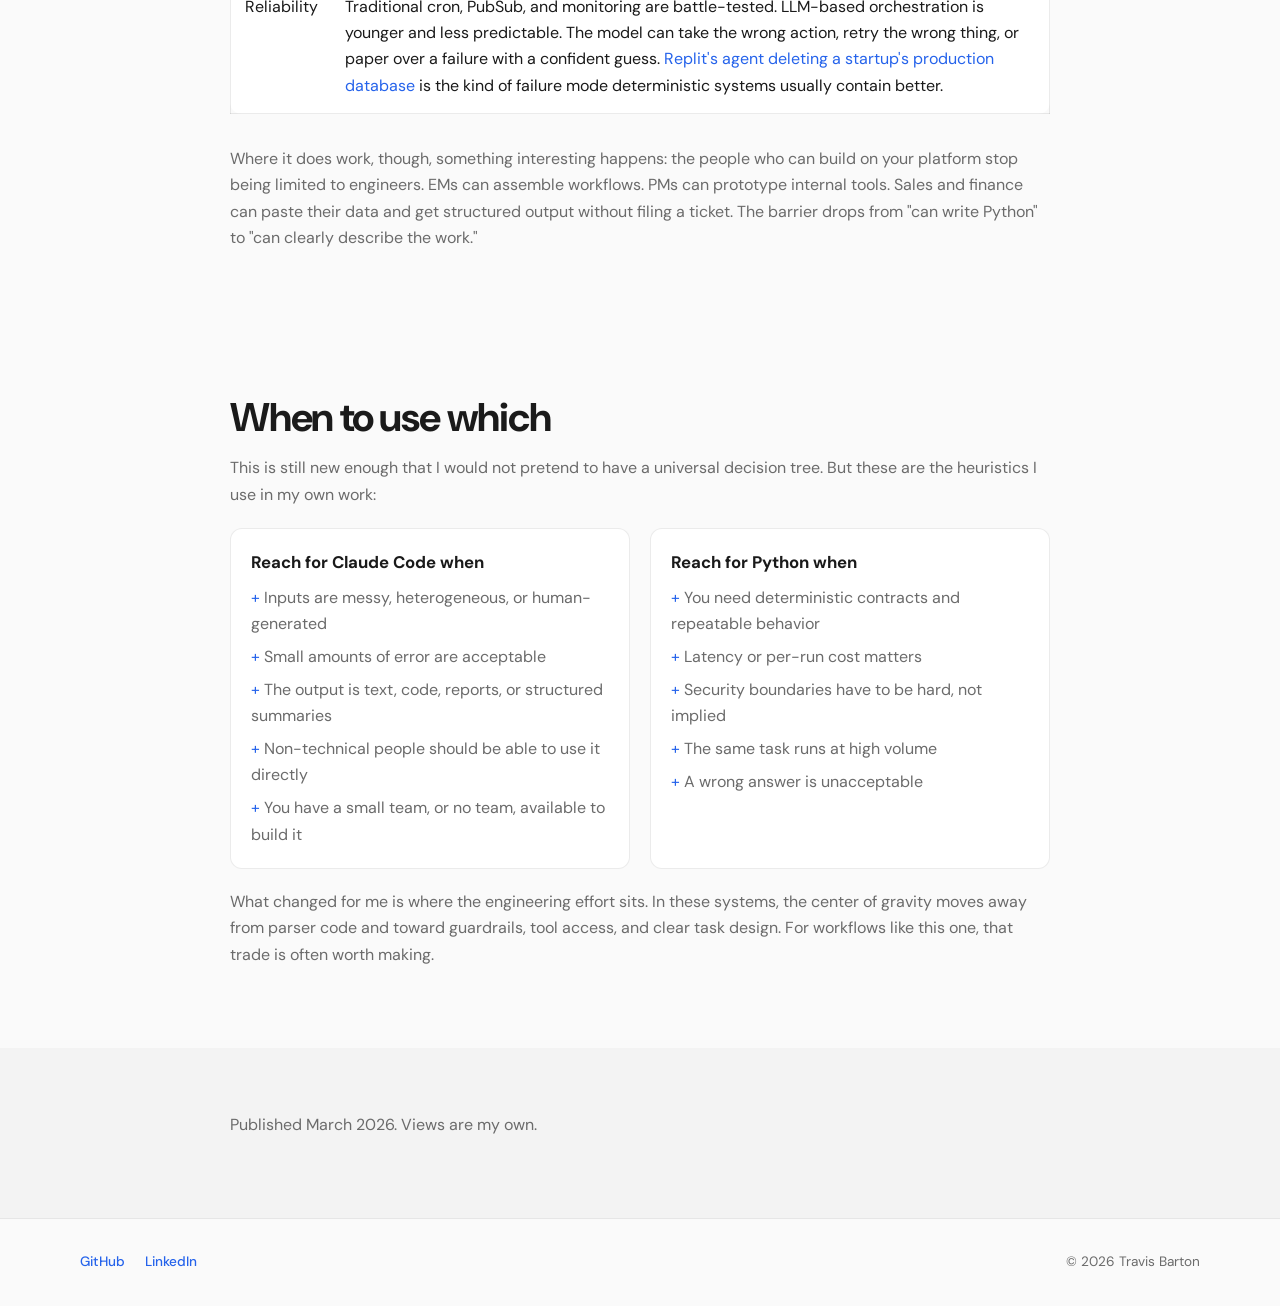
==== commit 4046cfeb: "Expand writing archive and revise article intro" ====
--- a/friction-removal-agent-platforms.html
+++ b/friction-removal-agent-platforms.html
@@ -42,7 +42,7 @@
             <img src="images/claude-infrastructure-cover.png" alt="Claude Code as Infrastructure" class="article-hero-banner">
             <p class="article-kicker">Essay &middot; March 2026</p>
             <h1 class="article-title">Claude Code as Infrastructure</h1>
-            <p class="article-subtitle">Most applied ML systems spend more engineering time on parsing, auth, pagination, OCR, and operational glue than on the actual model. Here's the same customer feedback workflow built two ways: once in Python, and once as a Claude Code pipeline.</p>
+            <p class="article-subtitle">Recently there’s been a boom in people building infrastructure not just with Claude Code, but on Claude Code. It’s a different way of building systems, with some real advantages and some real tradeoffs. In this article, I want to look at that shift through a simple example: two customer feedback workflows, one built in Python and the other as a Claude Code pipeline.</p>
             <div class="article-meta">
                 <span class="meta-pill">Applied ML</span>
                 <span class="meta-pill">Interfaces</span>
--- a/styles.css
+++ b/styles.css
@@ -210,6 +210,7 @@
     height: 100%;
     transform-style: preserve-3d;
     -webkit-transform-style: preserve-3d;
+    touch-action: pan-y;
 }
 
 .coverflow-slide {
@@ -350,14 +351,16 @@
     font-size: 0.75rem;
     font-weight: 500;
     letter-spacing: 0.08em;
-    color: var(--text-primary);
+    color: var(--text);
     background: var(--surface);
     padding: 0.35rem 1rem;
     border-radius: 999px;
     border: 1px solid var(--border);
     box-shadow: 0 4px 12px rgba(0, 0, 0, 0.06);
     text-align: center;
-    white-space: nowrap;
+    line-height: 1.4;
+    max-width: min(90vw, 28rem);
+    white-space: normal;
     transition: opacity 0.3s ease;
     z-index: 10;
 }
@@ -657,12 +660,22 @@
     background: var(--surface);
     border: 1px solid var(--border);
     box-shadow: var(--shadow-sm);
-    transition: transform var(--transition), box-shadow var(--transition);
+    transition: transform var(--transition), box-shadow var(--transition), opacity 500ms ease, filter 500ms ease;
 }
 
 .nail-card:hover {
     transform: translateY(-4px);
     box-shadow: var(--shadow-lg);
+}
+
+.nail-card.is-faded {
+    opacity: 0.28;
+    filter: saturate(0.8) brightness(0.92);
+}
+
+.nail-card.is-featured {
+    opacity: 1;
+    filter: none;
 }
 
 .nail-card img {
@@ -1041,30 +1054,38 @@
     }
 
     .coverflow {
-        height: 300px;
+        height: 320px;
     }
 
     .coverflow-slide {
-        width: 220px;
-        height: 270px;
-        margin-left: -110px;
-        margin-top: -135px;
+        width: 240px;
+        height: 280px;
+        margin-left: -120px;
+        margin-top: -140px;
     }
 
     .coverflow-slide[data-pos="1"] {
-        transform: translateX(170px) translateZ(-50px) rotateY(-30deg);
+        transform: translateX(145px) translateZ(-45px) rotateY(-24deg);
     }
     .coverflow-slide[data-pos="-1"] {
-        transform: translateX(-170px) translateZ(-50px) rotateY(30deg);
-    }
-
-    .coverflow-prev { left: 0.5rem; }
-    .coverflow-next { right: 0.5rem; }
+        transform: translateX(-145px) translateZ(-45px) rotateY(24deg);
+    }
+
+    .coverflow-prev { left: 0.4rem; }
+    .coverflow-next { right: 0.4rem; }
 
     .coverflow-btn {
-        width: 40px;
-        height: 40px;
+        width: 44px;
+        height: 44px;
         font-size: 1.3rem;
+        background: rgba(255, 255, 255, 0.82);
+    }
+
+    .coverflow-label {
+        bottom: -18px;
+        max-width: calc(100vw - 2.5rem);
+        font-size: 0.7rem;
+        padding: 0.35rem 0.8rem;
     }
 
     .section {
@@ -1650,9 +1671,23 @@
 }
 
 @media (max-width: 768px) {
-    .lightbox-prev { left: -1rem; background: rgba(0,0,0,0.3); border-radius: 50%; width: 3rem; height: 3rem; padding:0; }
-    .lightbox-next { right: -1rem; background: rgba(0,0,0,0.3); border-radius: 50%; width: 3rem; height: 3rem; padding:0; }
-    .lightbox-close { top: -1.5rem; right: -1.5rem; background: rgba(0,0,0,0.3); border-radius: 50%; width: 3rem; height: 3rem; padding:0; }
+    .lightbox-content {
+        width: min(100vw - 1.25rem, 32rem);
+        max-width: 100%;
+    }
+
+    .lightbox-img {
+        max-height: 72vh;
+    }
+
+    .lightbox-prev { left: 0.25rem; background: rgba(0,0,0,0.38); border-radius: 50%; width: 3rem; height: 3rem; padding:0; }
+    .lightbox-next { right: 0.25rem; background: rgba(0,0,0,0.38); border-radius: 50%; width: 3rem; height: 3rem; padding:0; }
+    .lightbox-close { top: 0.25rem; right: 0.25rem; background: rgba(0,0,0,0.45); border-radius: 50%; width: 3rem; height: 3rem; padding:0; }
+
+    .lightbox-caption {
+        margin-top: 0.9rem;
+        max-width: calc(100vw - 2rem);
+    }
 }
 
 /* Make gallery images look clickable */
